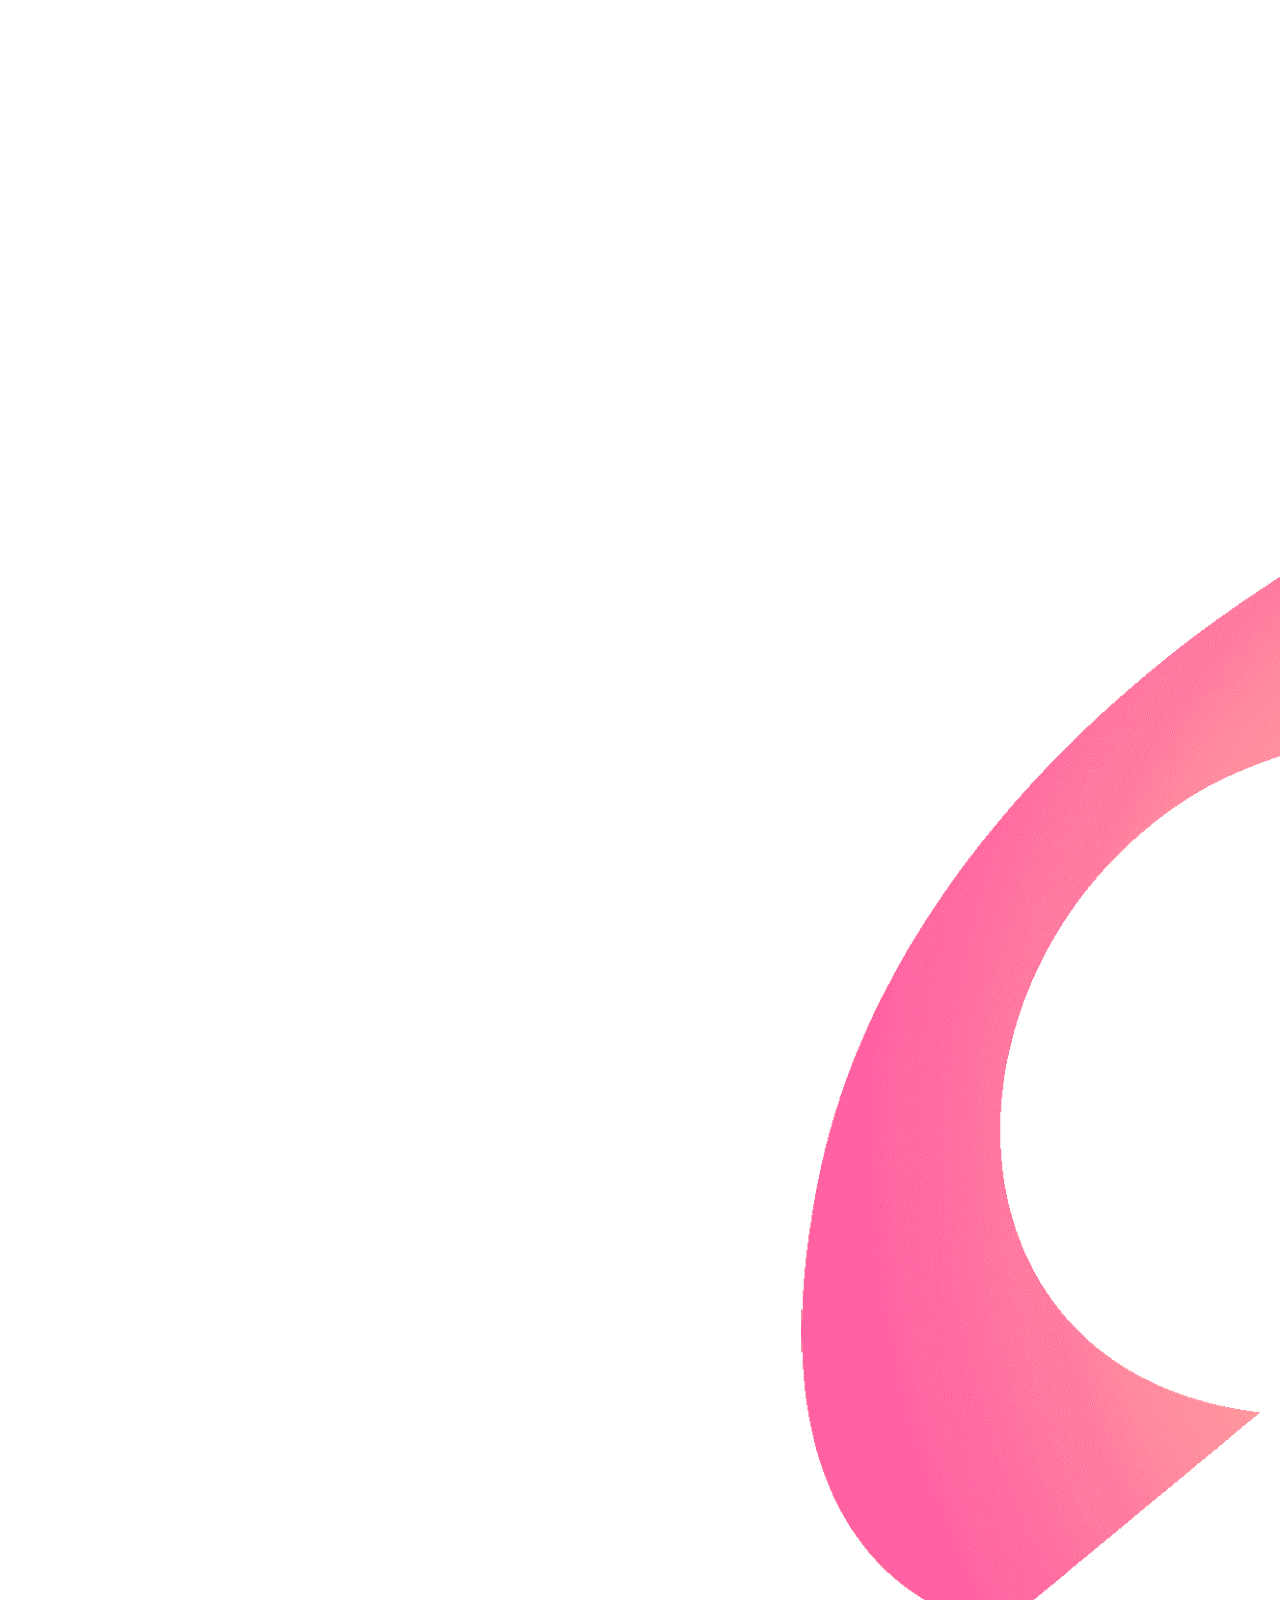
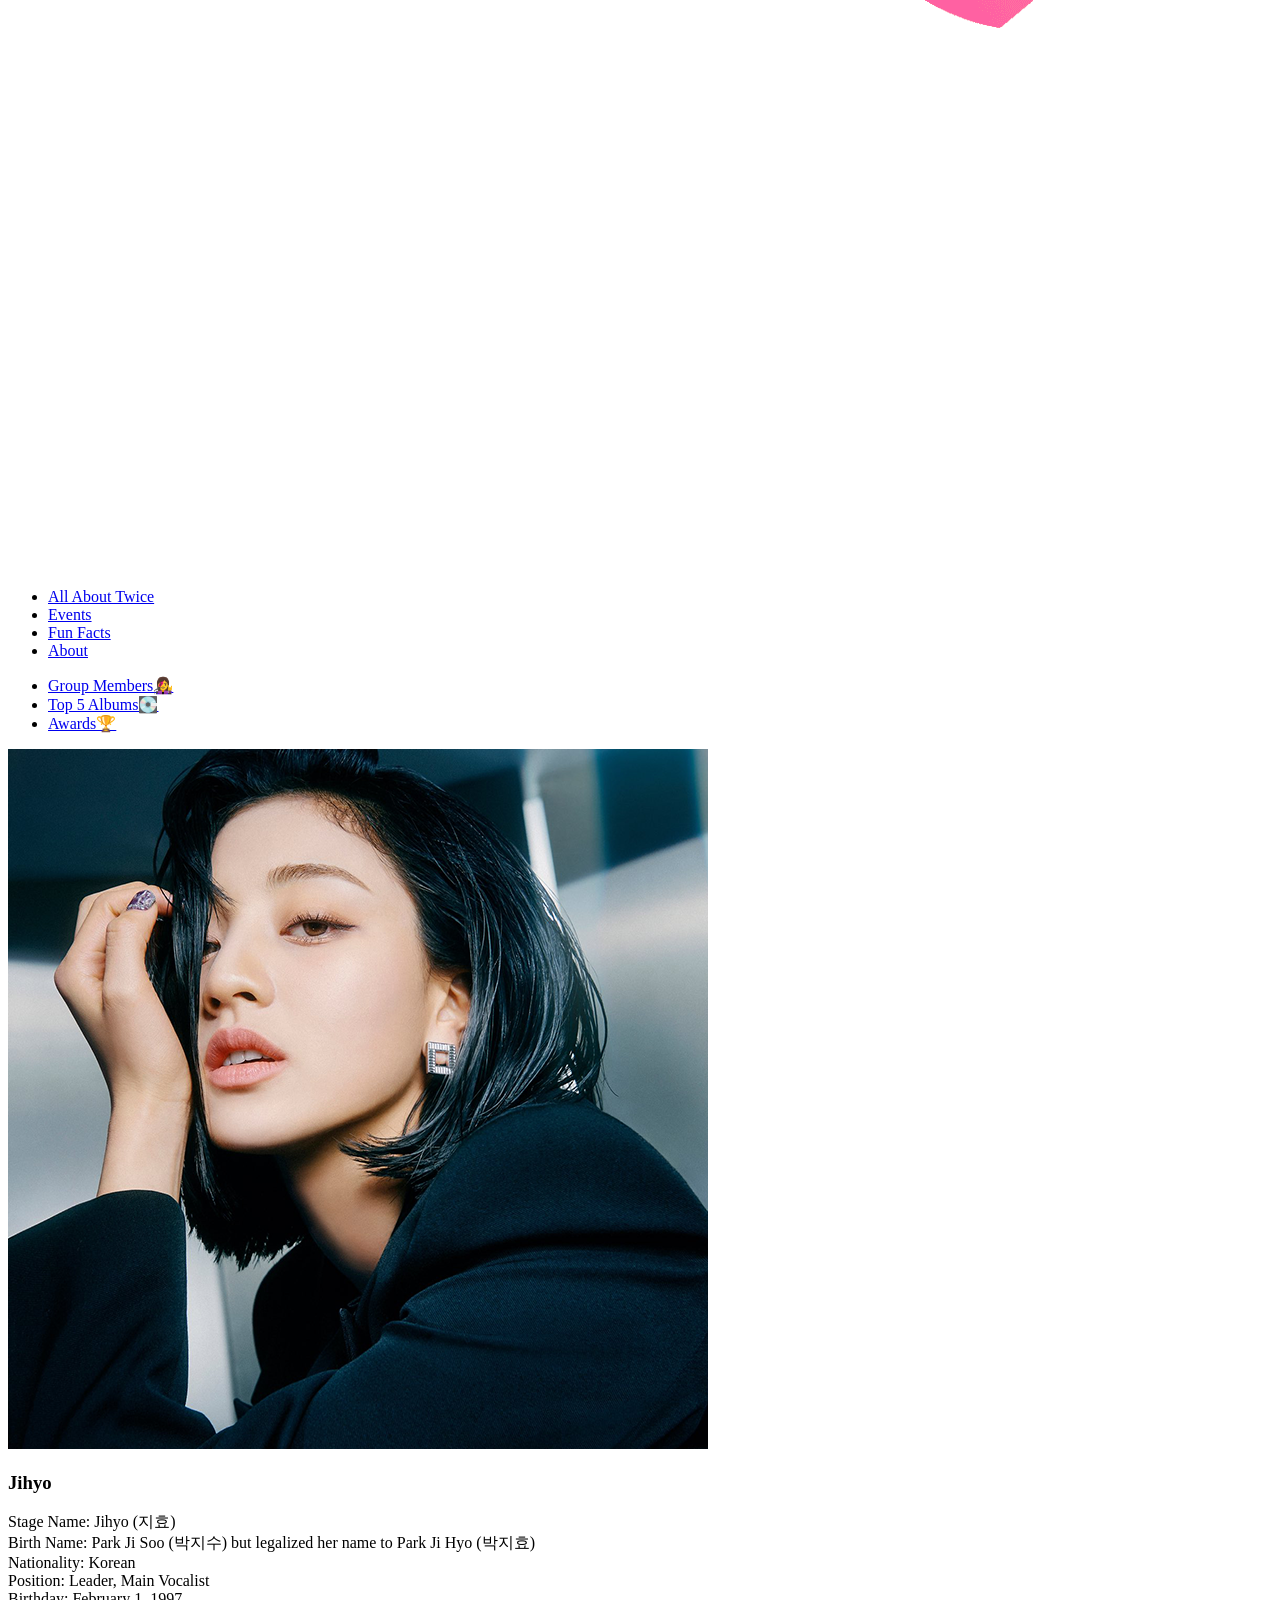
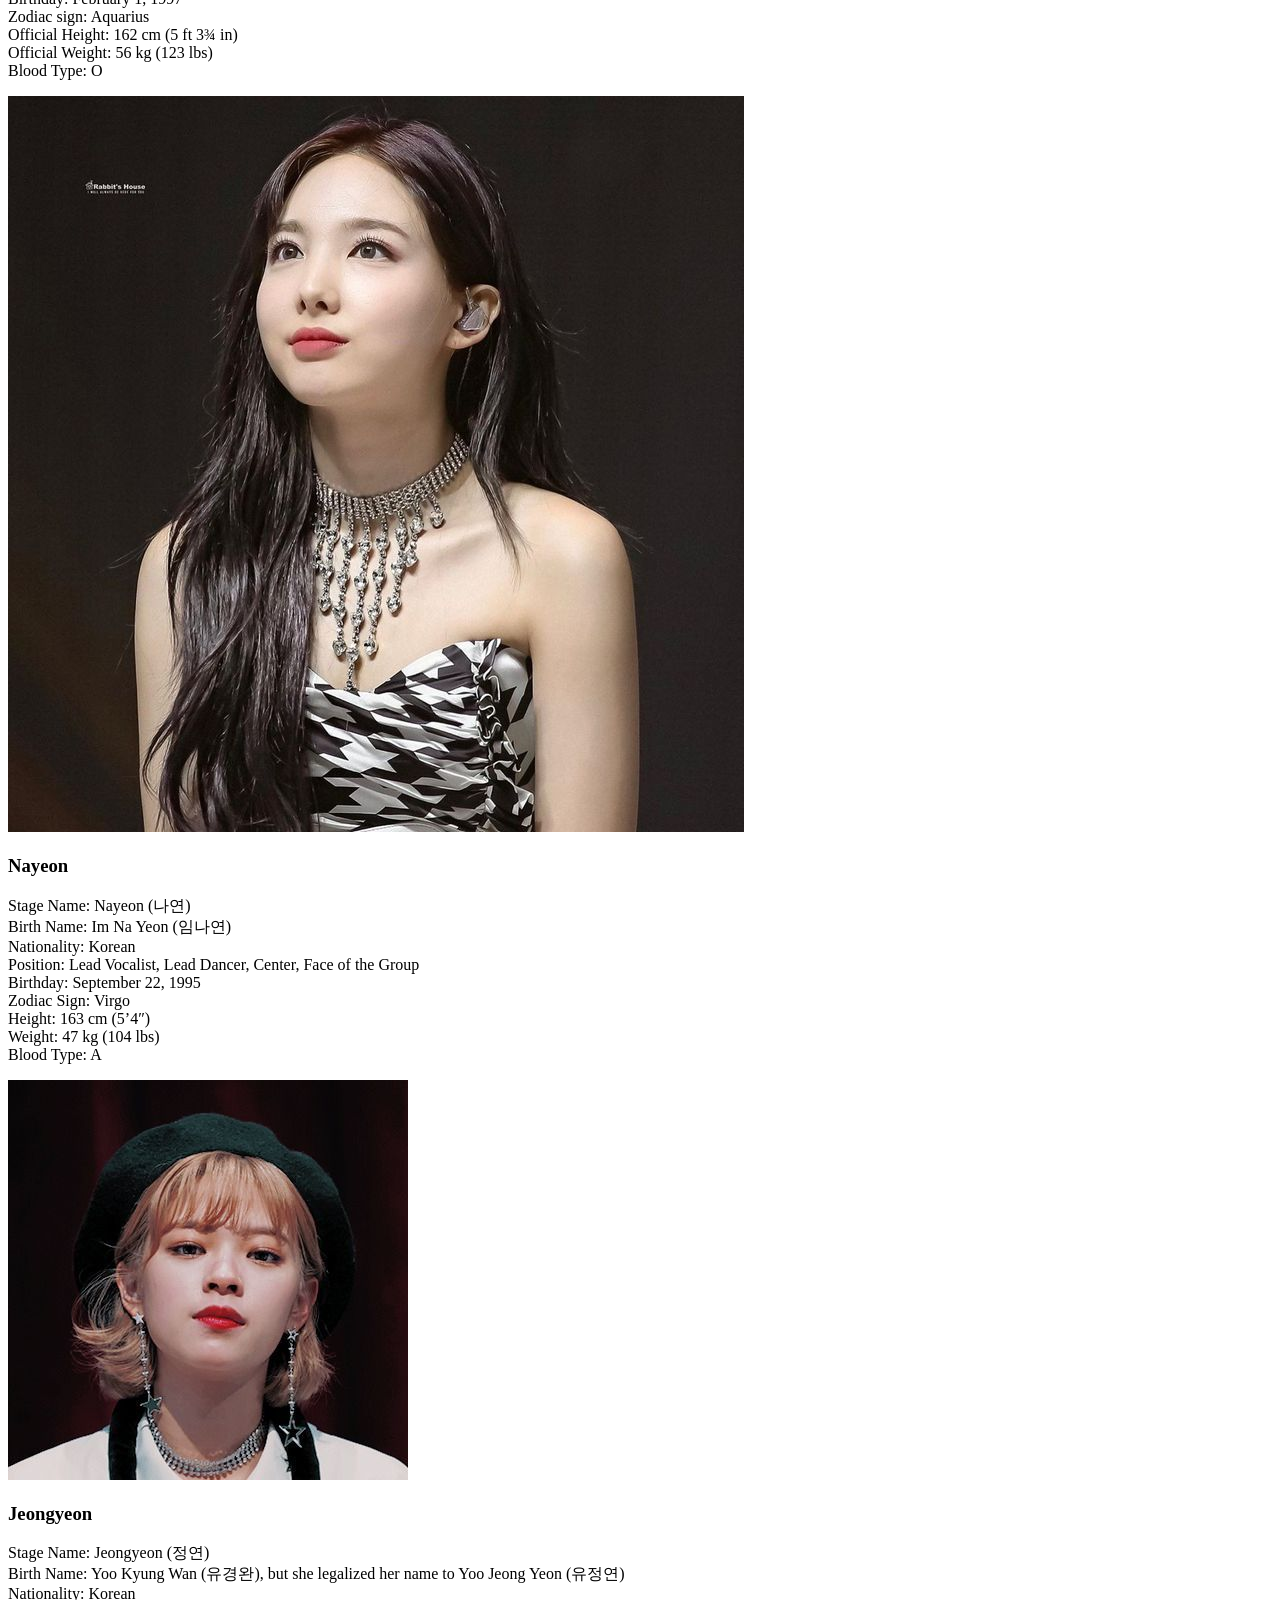
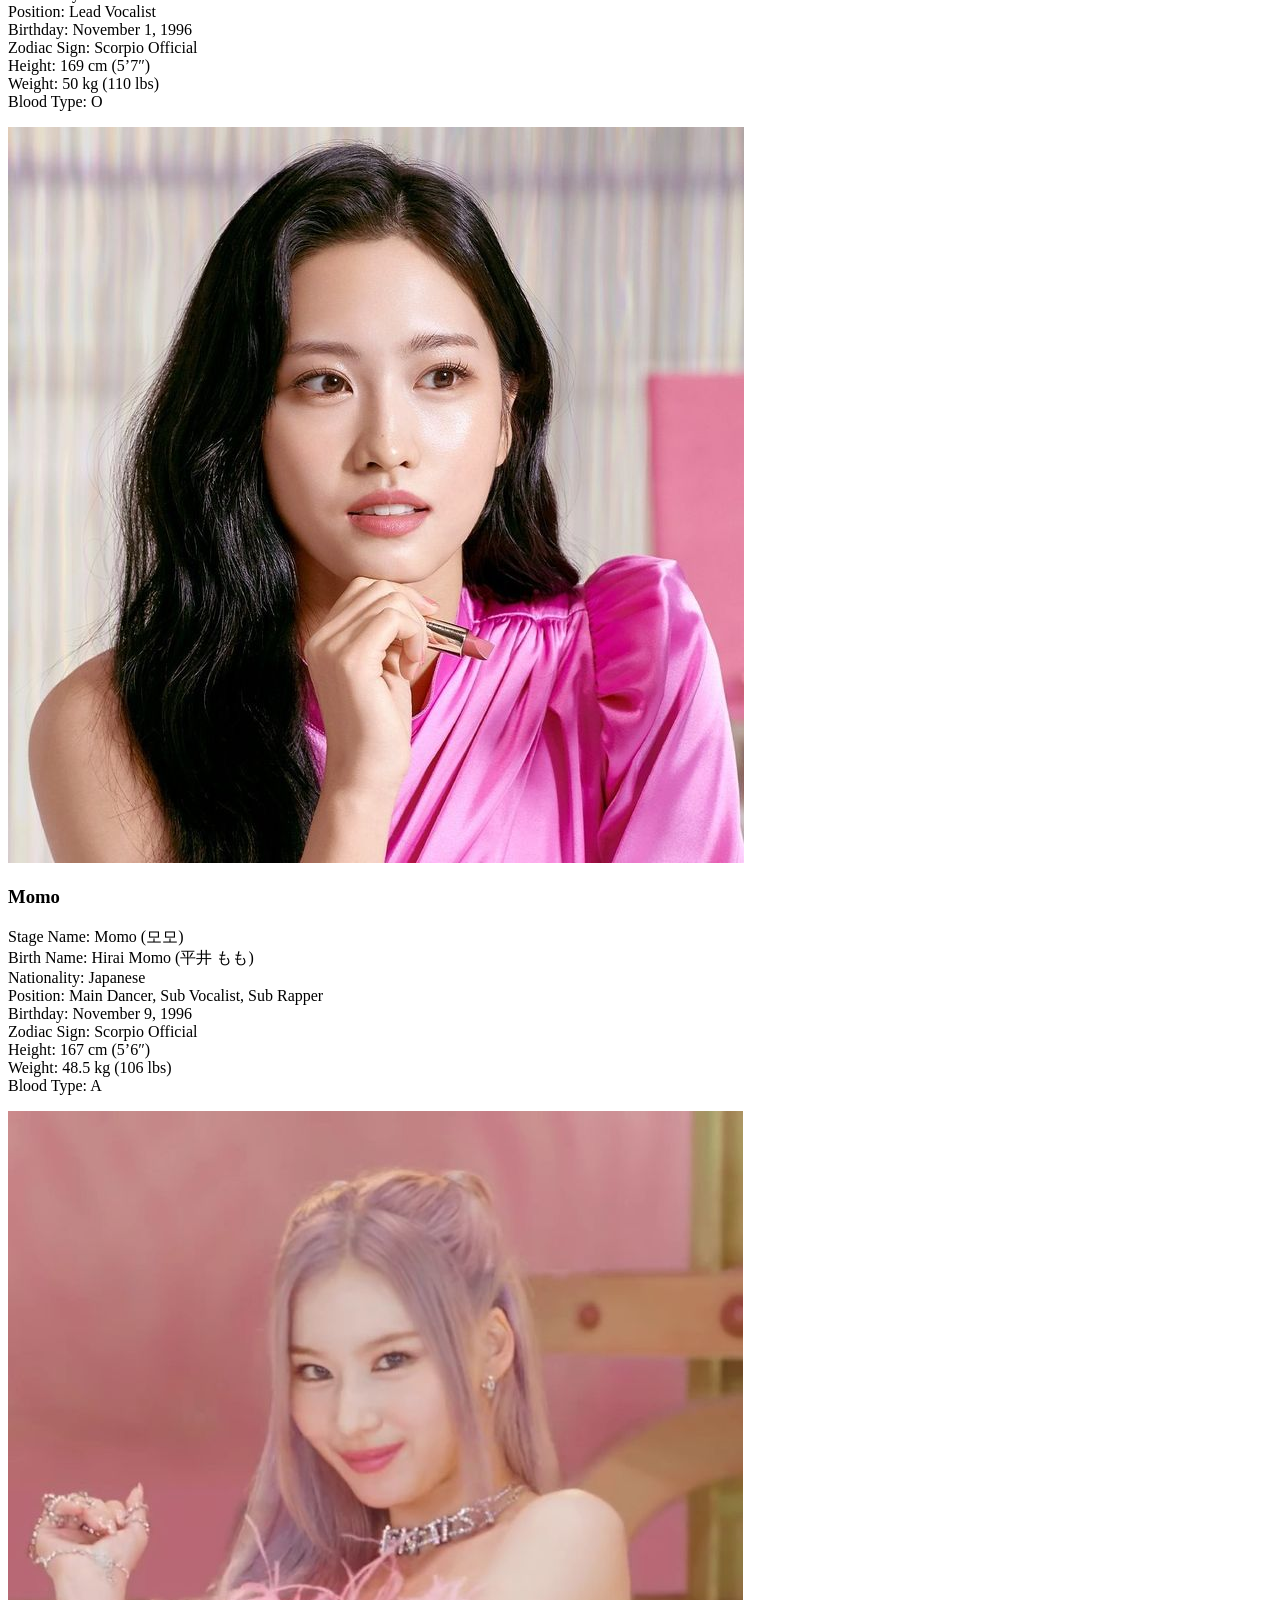
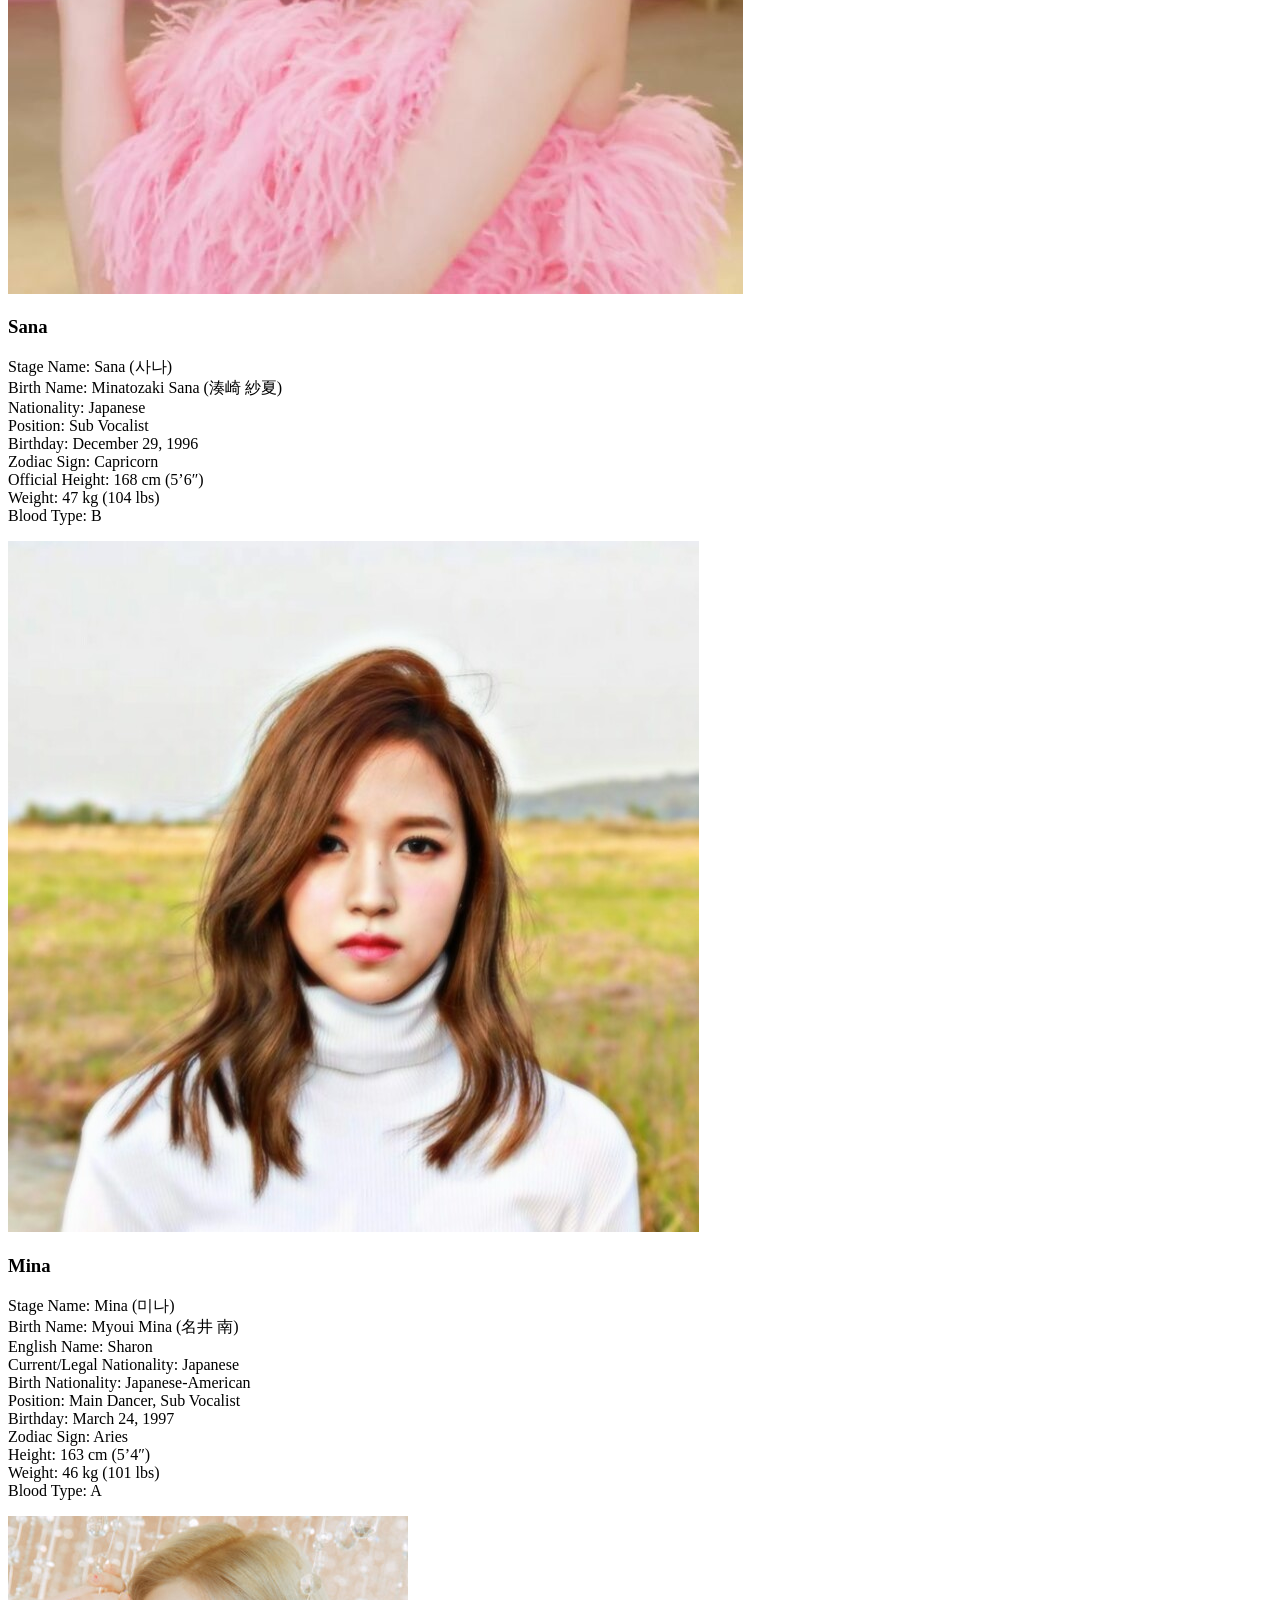
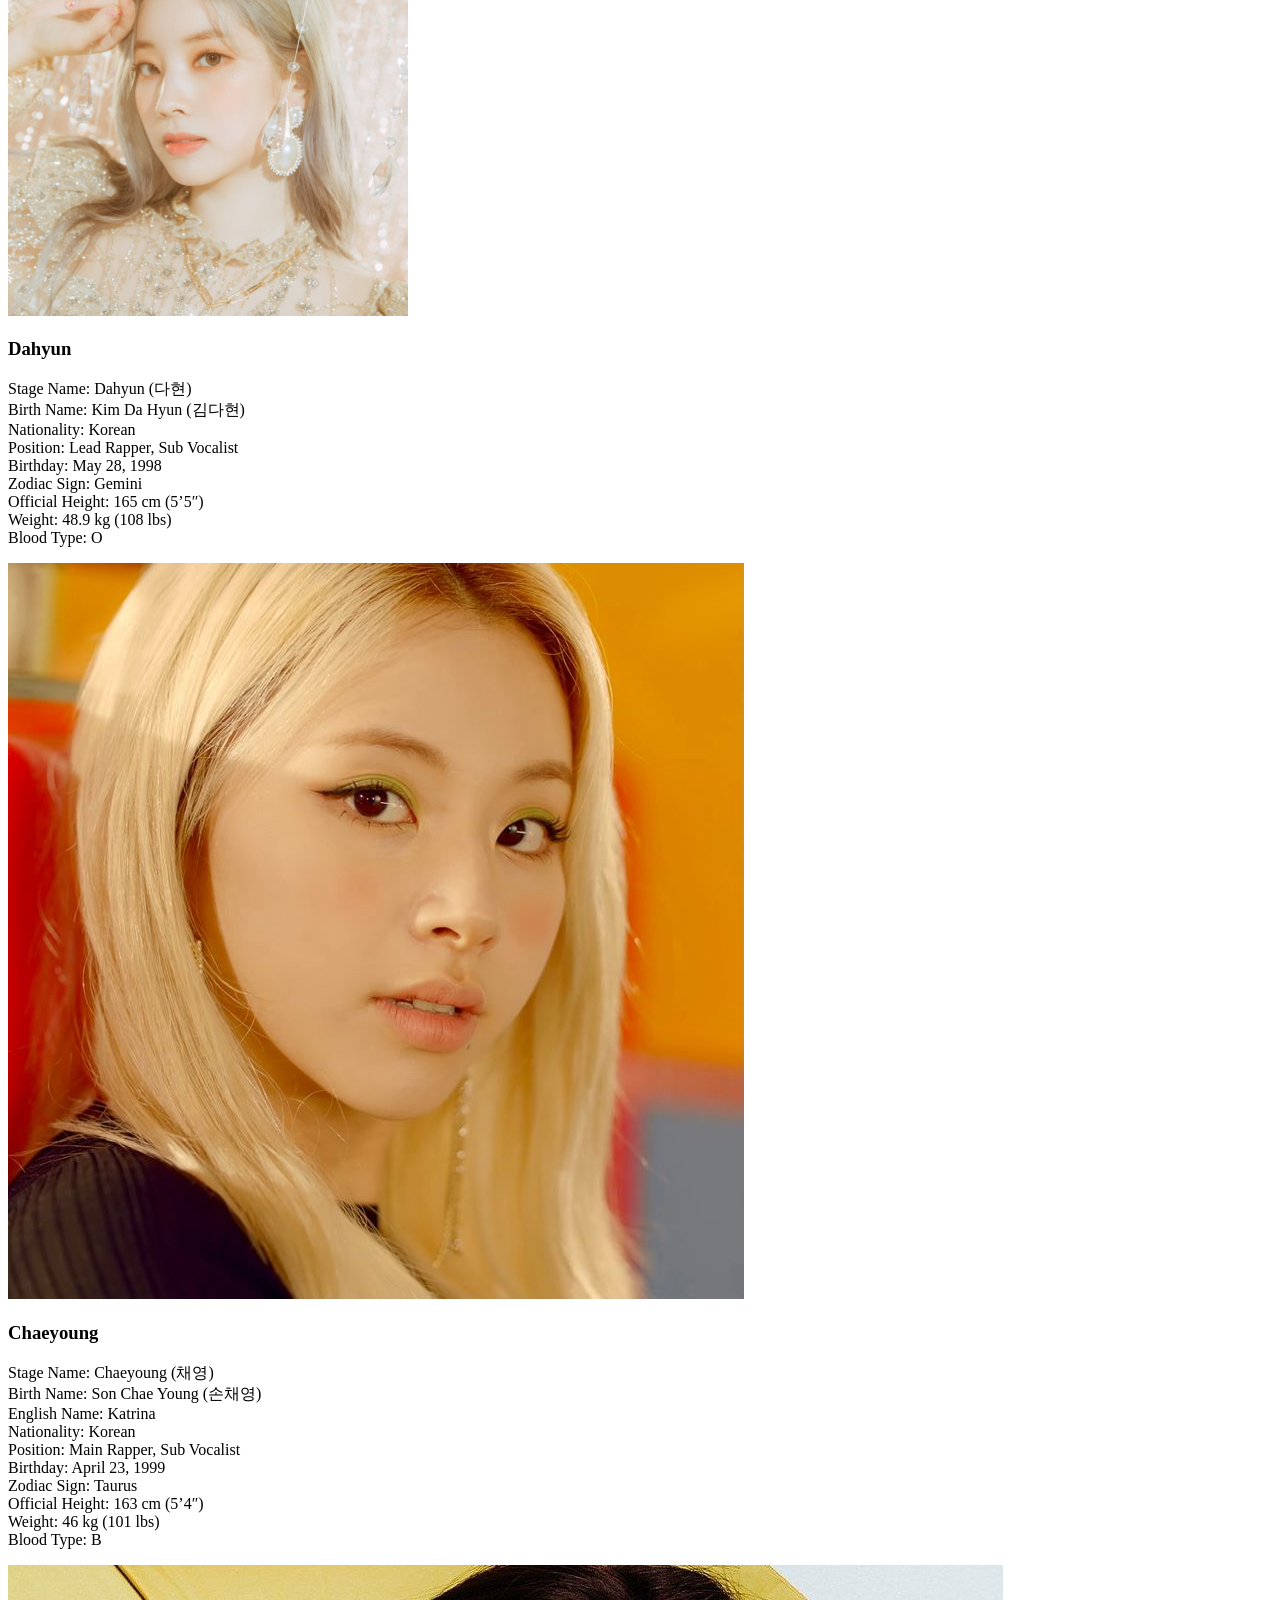
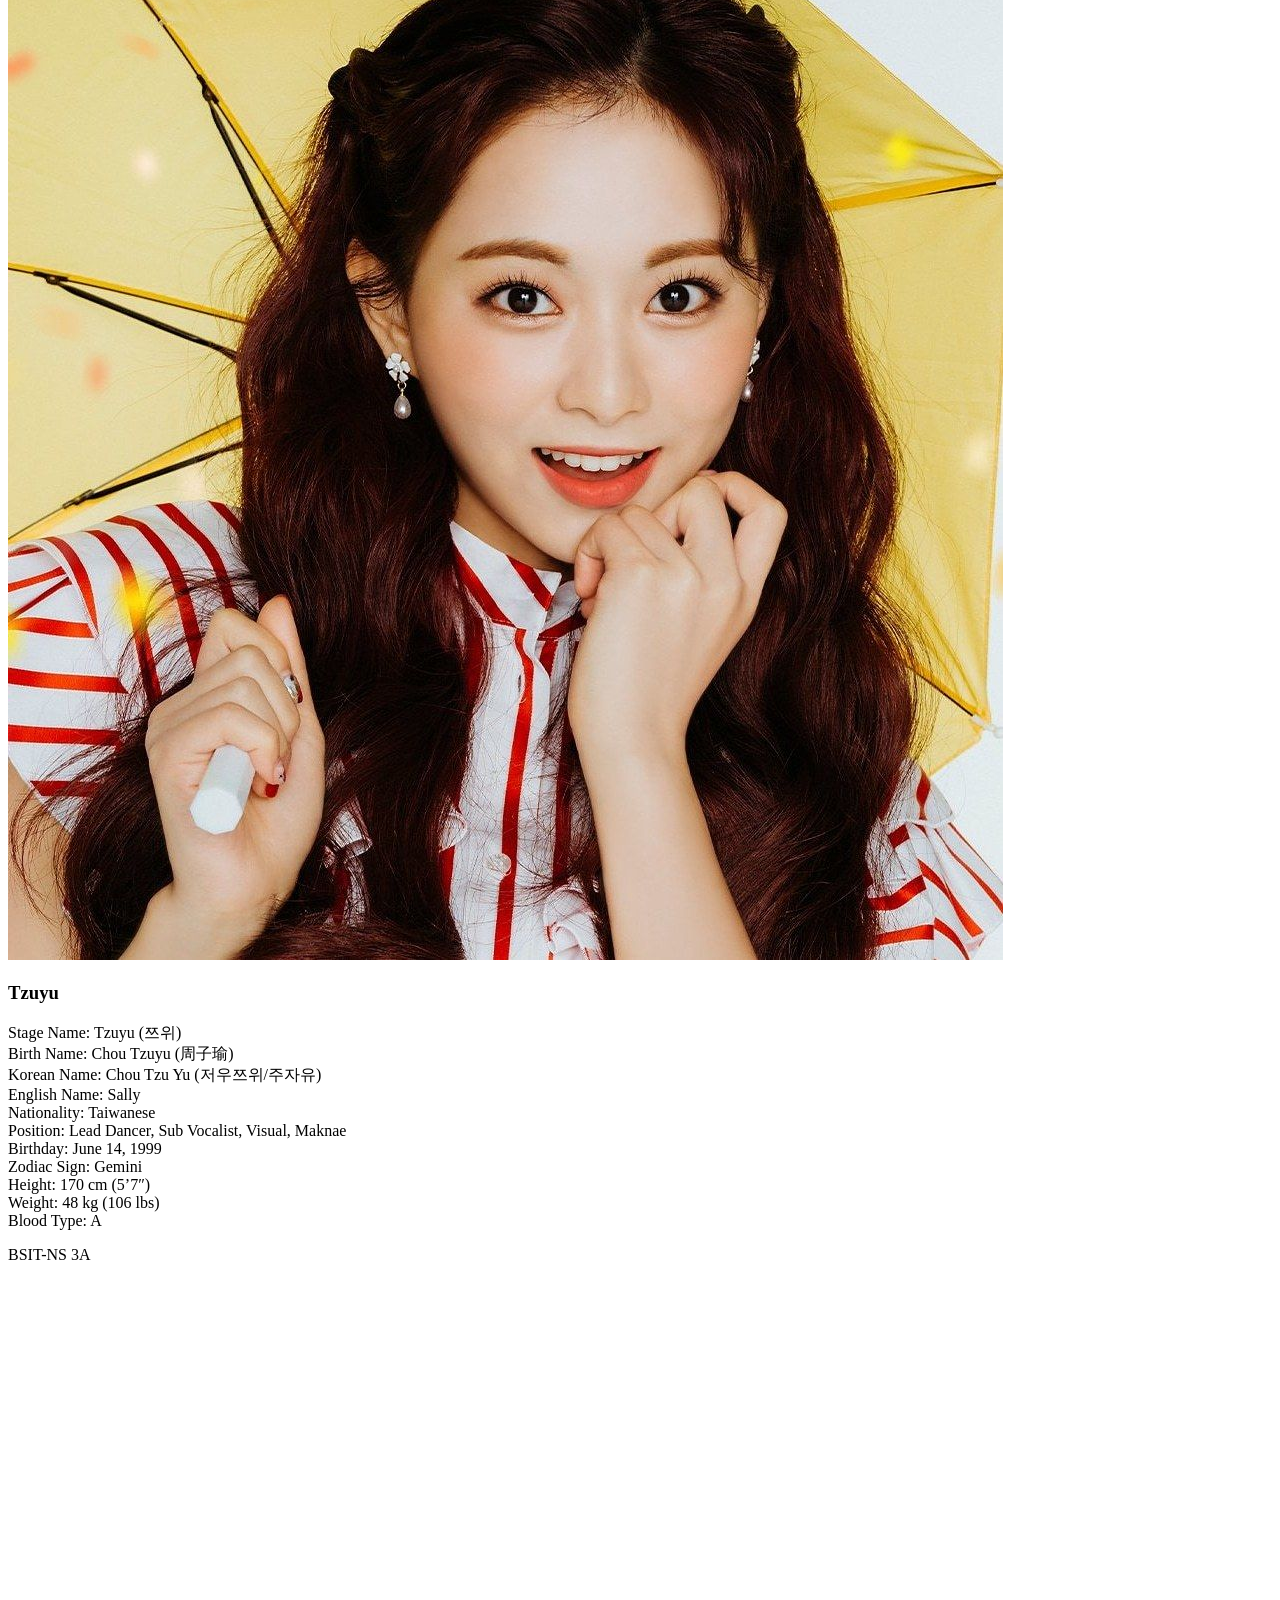
==== index.html @ b96ccc8d "Merge branch 'main' of https://github.com/016Dan/GR-WEB-INTRST" ====
<!DOCTYPE html>
<html lang="en">
  <head>
    <meta charset="UTF-8" />
    <meta name="viewport" content="width=device-width, initial-scale=1.0" />
    <title>The Meta of Twice</title>
    <link
      href="https://fonts.googleapis.com/css?family=Open+Sans:300,400"
      rel="stylesheet"
    />
    <!-- https://fonts.google.com/ -->
    <link rel="stylesheet" href="css/style.css" />
  </head>
  <body>
    <div class="tm-container">
      <div class="tm-row">
        <!-- Site Header -->
        <div class="tm-left">
          <div class="tm-left-inner">
            <div class="tm-site-header">
              <img
                class="tm-site-name"
                src="img/Twice-Symbol.png"
                alt="TWICE"
              />
            </div>
            <nav class="tm-site-nav">
              <ul class="tm-site-nav-ul">
                <li class="tm-page-nav-item">
                  <a href="#aatwices" class="tm-page-link active">
                    <i class="fas fa-mug-hot tm-page-link-icon"></i>
                    <span>All About Twice</span>
                  </a>
                </li>
                <li class="tm-page-nav-item">
                  <a href="#event" class="tm-page-link">
                    <i class="fas fa-users tm-page-link-icon"></i>
                    <span>Events</span>
                  </a>
                </li>
                <li class="tm-page-nav-item">
                  <a href="#FunFacts" class="tm-page-link">
                    <i class="fas fa-glass-martini tm-page-link-icon"></i>
                    <span>Fun Facts</span>
                  </a>
                </li>
                <li class="tm-page-nav-item">
                  <a href="#aboutt" class="tm-page-link">
                    <i class="fas fa-comments tm-page-link-icon"></i>
                    <span>About</span>
                  </a>
                </li>
              </ul>
            </nav>
          </div>
        </div>
        <div class="tm-right">
          <main class="tm-main">
            <div id="aatwices" class="tm-page-content">
              <!-- All About TWice Page -->
              <nav class="tm-black-bg tm-aatwices-nav">
                <ul>
                  <li>
                    <a href="#" class="tm-tab-link active" data-id="member"
                      >Group Members👩‍🎤</a
                    >
                  </li>
                  <li>
                    <a href="#" class="tm-tab-link" data-id="albm"
                      >Top 5 Albums💽</a
                    >
                  </li>
                  <li>
                    <a href="#" class="tm-tab-link" data-id="awrd">Awards🏆</a>
                  </li>
                </ul>
              </nav>

              <div id="member" class="tm-tab-content">
                <div class="tm-list">
                  <div class="tm-list-item">
                    <img
                      src="img/jihyo.png"
                      alt="Image"
                      class="tm-list-item-img"
                    />
                    <div class="tm-black-bg tm-list-item-text">
                      <h3 class="tm-list-item-name">Jihyo</h3>
                      <p class="tm-list-item-description">
                        Stage Name: Jihyo (지효)<br />Birth Name: Park Ji Soo
                        (박지수) but legalized her name to Park Ji Hyo
                        (박지효)<br />Nationality: Korean <br />Position:
                        Leader, Main Vocalist <br />Birthday: February 1, 1997
                        <br />Zodiac sign: Aquarius<br />Official Height: 162 cm
                        (5 ft 3¾ in) <br />Official Weight: 56 kg (123 lbs)<br />Blood
                        Type: O
                      </p>
                    </div>
                  </div>
                  <div class="tm-list-item">
                    <img
                      src="img/nayeon.jpg"
                      alt="Image"
                      class="tm-list-item-img"
                    />
                    <div class="tm-black-bg tm-list-item-text">
                      <h3 class="tm-list-item-name">Nayeon</h3>
                      <p class="tm-list-item-description">
                        Stage Name: Nayeon (나연) <br />Birth Name: Im Na Yeon
                        (임나연) <br />Nationality: Korean <br />Position: Lead
                        Vocalist, Lead Dancer, Center, Face of the Group
                        <br />Birthday: September 22, 1995 <br />Zodiac Sign:
                        Virgo<br />
                        Height: 163 cm (5’4″) <br />Weight: 47 kg (104 lbs)<br />
                        Blood Type: A
                      </p>
                    </div>
                  </div>
                  <div class="tm-list-item">
                    <img
                      src="img/Jeongyeon.jpg"
                      alt="Image"
                      class="tm-list-item-img"
                    />
                    <div class="tm-black-bg tm-list-item-text"> 
                      <h3 class="tm-list-item-name">Jeongyeon</h3>
                      <p class="tm-list-item-description">
                        Stage Name: Jeongyeon (정연) <br />Birth Name: Yoo Kyung
                        Wan (유경완), but she legalized her name to Yoo Jeong
                        Yeon (유정연) <br />Nationality: Korean <br />Position:
                        Lead Vocalist <br />Birthday: November 1, 1996
                        <br />Zodiac Sign: Scorpio Official <br />Height: 169 cm
                        (5’7″) <br />Weight: 50 kg (110 lbs) <br />Blood Type: O
                      </p>
                    </div>
                  </div>
                  <div class="tm-list-item">
                    <img
                      src="img/Momo.jpg"
                      alt="Image"
                      class="tm-list-item-img"
                    />
                    <div class="tm-black-bg tm-list-item-text">
                      <h3 class="tm-list-item-name">Momo</h3>
                      <p class="tm-list-item-description">
                        Stage Name: Momo (모모) <br />Birth Name: Hirai Momo
                        (平井 もも) <br />Nationality: Japanese <br />Position:
                        Main Dancer, Sub Vocalist, Sub Rapper <br />Birthday:
                        November 9, 1996 <br />Zodiac Sign: Scorpio Official
                        <br />Height: 167 cm (5’6″) <br />Weight: 48.5 kg (106
                        lbs) <br />Blood Type: A
                      </p>
                    </div>
                  </div>
                  <div class="tm-list-item">
                    <img
                      src="img/Sana.jpg"
                      alt="Image"
                      class="tm-list-item-img"
                    />
                    <div class="tm-black-bg tm-list-item-text">
                      <h3 class="tm-list-item-name">Sana</h3>
                      <p class="tm-list-item-description">
                        Stage Name: Sana (사나)<br />Birth Name: Minatozaki Sana
                        (湊崎 紗夏) <br />Nationality: Japanese<br />Position:
                        Sub Vocalist<br />Birthday: December 29, 1996
                        <br />Zodiac Sign: Capricorn<br />Official Height: 168
                        cm (5’6″) <br />Weight: 47 kg (104 lbs)<br />Blood Type:
                        B
                      </p>
                    </div>
                  </div>
                  <div class="tm-list-item">
                    <img
                      src="img/Mina.jpg"
                      alt="Image"
                      class="tm-list-item-img"
                    />
                    <div class="tm-black-bg tm-list-item-text">
                      <h3 class="tm-list-item-name">Mina</h3>
                      <p class="tm-list-item-description">
                        Stage Name: Mina (미나)
                        <br />Birth Name: Myoui Mina (名井 南) <br />English
                        Name: Sharon <br />Current/Legal Nationality: Japanese
                        <br />Birth Nationality: Japanese-American
                        <br />Position: Main Dancer, Sub Vocalist
                        <br />Birthday: March 24, 1997 <br />Zodiac Sign: Aries
                        <br />Height: 163 cm (5’4″) <br />Weight: 46 kg (101
                        lbs) <br />Blood Type: A
                      </p>
                    </div>
                  </div>
                  <div class="tm-list-item">
                    <img
                      src="img/Dahyun.jpg"
                      alt="Image"
                      class="tm-list-item-img"
                    />
                    <div class="tm-black-bg tm-list-item-text">
                      <h3 class="tm-list-item-name">Dahyun</h3>
                      <p class="tm-list-item-description">
                        Stage Name: Dahyun (다현)
                        <br />Birth Name: Kim Da Hyun (김다현)
                        <br />Nationality: Korean <br />Position: Lead Rapper,
                        Sub Vocalist <br />Birthday: May 28, 1998 <br />Zodiac
                        Sign: Gemini <br />Official Height: 165 cm (5’5″)
                        <br />Weight: 48.9 kg (108 lbs) <br />Blood Type: O
                      </p>
                    </div>
                  </div>
                  <div class="tm-list-item">
                    <img
                      src="img/Chaeyoung.jpg"
                      alt="Image"
                      class="tm-list-item-img"
                    />
                    <div class="tm-black-bg tm-list-item-text">
                      <h3 class="tm-list-item-name">Chaeyoung</h3>
                      <p class="tm-list-item-description">
                        Stage Name: Chaeyoung (채영)
                        <br />Birth Name: Son Chae Young (손채영) <br />English
                        Name: Katrina <br />Nationality: Korean <br />Position:
                        Main Rapper, Sub Vocalist <br />Birthday: April 23, 1999
                        <br />Zodiac Sign: Taurus <br />Official Height: 163 cm
                        (5’4″) <br />Weight: 46 kg (101 lbs) <br />Blood Type: B
                      </p>
                    </div>
                  </div>
                  <div class="tm-list-item">
                    <img
                      src="img/Tzuyu.jpg"
                      alt="Image"
                      class="tm-list-item-img"
                    />
                    <div class="tm-black-bg tm-list-item-text">
                      <h3 class="tm-list-item-name">Tzuyu</h3>
                      <p class="tm-list-item-description">
                        Stage Name: Tzuyu (쯔위)
                        <br />Birth Name: Chou Tzuyu (周子瑜) <br />Korean Name:
                        Chou Tzu Yu (저우쯔위/주자유) <br />English Name: Sally
                        <br />Nationality: Taiwanese <br />Position: Lead
                        Dancer, Sub Vocalist, Visual, Maknae <br />Birthday:
                        June 14, 1999 <br />Zodiac Sign: Gemini <br />Height:
                        170 cm (5’7″) <br />Weight: 48 kg (106 lbs) <br />Blood
                        Type: A
                      </p>
                    </div>
                  </div>
                </div>
              </div>

              <div id="albm" class="tm-tab-content">
                <div class="tm-list">
                  <div class="tm-list-item">
                    <img
                      src="img/whatislove.jpg"
                      alt="Image"
                      class="tm-list-item-img"
                    />
                    <div class="tm-black-bg tm-list-item-text">
                      <h3 class="tm-list-item-name">
                        5TH: What Is Love? <span>(5th mini-album)</span>
                      </h3>
                      <p class="tm-list-item-description">
                        Released on April 9, 2018, this album has sold 414.7k
                        copies since then based on Gaon! The title track is
                        “What Is Love?”, which has 427.0 million views on
                        YouTube.
                      </p>
                    </div>
                  </div>
                  <div class="tm-list-item">
                    <img
                      src="img/fancyyou.jpg"
                      alt="Image"
                      class="tm-list-item-img"
                    />
                    <div class="tm-black-bg tm-list-item-text">
                      <h3 class="tm-list-item-name">
                        4TH: Fancy You<span>(7th mini-album)</span>
                      </h3>
                      <p class="tm-list-item-description">
                        Released on April 22, 2019, this album has sold 419.9k
                        copies since then based on Gaon! The title track is
                        “Fancy”, which has 344.5 million views on YouTube.
                      </p>
                    </div>
                  </div>
                  <div class="tm-list-item">
                    <img
                      src="img/feelspecial.jpg"
                      alt="Image"
                      class="tm-list-item-img"
                    />
                    <div class="tm-black-bg tm-list-item-text">
                      <h3 class="tm-list-item-name">
                        3RD: Feel Special<span>(8th mini-album)</span>
                      </h3>
                      <p class="tm-list-item-description">
                        Released on September 23, 2019, this album has sold
                        456.6k copies since then based on Gaon! The title track
                        is “Feel Special”, which has 272.2 million views on
                        YouTube.
                      </p>
                    </div>
                  </div>
                  <div class="tm-list-item">
                    <img
                      src="img/lane1.jpg"
                      alt="Image"
                      class="tm-list-item-img"
                    />
                    <div class="tm-black-bg tm-list-item-text">
                      <h3 class="tm-list-item-name">
                        2ND: LANE 1<span>(3rd mini-album)</span>
                      </h3>
                      <p class="tm-list-item-description">
                        Released on October 24, 2016, this album has sold 475.3k
                        copies since then based on Gaon! The title track is
                        “TT”, which has 543.9 million views on YouTube.
                      </p>
                    </div>
                  </div>
                  <div class="tm-list-item">
                    <img
                      src="img/more.jpg"
                      alt="Image"
                      class="tm-list-item-img"
                    />
                    <div class="tm-black-bg tm-list-item-text">
                      <h3 class="tm-list-item-name">
                        More & More<span>(9th mini-album)</span>
                      </h3>
                      <p class="tm-list-item-description">
                        Released on June 1, 2020, this album has sold 569.1k
                        copies since then based on Gaon! The title track is
                        “More & More”, which has 187.1 million views on YouTube.
                      </p>
                    </div>
                  </div>
                </div>
              </div>

              <div id="awrd" class="tm-tab-content">
                <div class="tm-list">
                  <div class="tm-list-item">
                    <div class="tm-black-bg tm-list-item-text">
                      <h3 class="tm-list-item-name">
                        Recent Awards of the Group<span>(2015 - 2023)</span>
                      </h3>
                      <p class="tm-list-item-description">
                        2015 (2 Awards)<br />
                        🏆MAMA Awards🏆<br />
                        Best New Female Artist<br />
                        🏆Philippine K-POP Awards🏆<br />
                        Female Rookie of the Year<br />
                        <br />
                        2016 (10 Awards)<br />
                        🏆Asia Artist Awards🏆<br />
                        Best Artist Award – Singer<br />
                        🏆Golden Disc Awards🏆<br />
                        Rookie of the Year Award<br />
                        🏆Korea Cable TV Association Awards🏆<br />
                        Best Singer Selected by Cable TV Music Producers<br />
                        🏆Korean Consumer Forum Award🏆<br />
                        Korea’s Brand of the Year<br />
                        🏆MAMA Awards🏆<br />
                        Best Female Group<br />
                        🏆Melon Music Awards🏆<br />
                        Song of the Year “Cheer Up”<br />
                        Top 10 Artists<br />
                        🏆Philippine K-POP Awards🏆<br />
                        Best Female Group<br />
                        Song of the Year “Cheer Up”<br />
                        🏆V LIVE Awards🏆<br />
                        V Refreshing Youngster Award<br />
                        <br />
                        2017 (18 Awards)<br />
                        🏆Circle Chart Music Awards🏆<br />
                        Song of the Year – April “Cheer Up”<br />
                        Song of the Year – October “TT”<br />
                        🏆Golden Disc Awards🏆<br />
                        Digital Daesang “Cheer Up”<br />
                        Digital Bonsang “Cheer Up”<br />
                        🏆Korea Cable TV Association Awards🏆<br />
                        Artist of the Year<br />
                        🏆Korea PD Awards🏆<br />
                        Performer of the Year (Daesang)<br />
                        🏆MAMA Awards🏆<br />
                        Best Female Group Dance Performance “Signal”<br />
                        Song of the Year “Signal”<br />
                        🏆Melon Music Awards🏆<br />
                        Best Female Dance “Knock Knock”<br />
                        Top 10 Artists<br />
                        🏆Philippine K-POP Awards🏆<br />
                        Song of the Year “Likey”<br />
                        🏆Seoul Music Awards🏆<br />
                        Record of the Year in Digital Release “Cheer Up”<br />
                        Bonsang Award<br />
                        Female Dance Performance Award<br />
                        🏆Soompi Awards🏆<br />
                        Best Female Group<br />
                        🏆Soribada Best K-Music Awards🏆<br />
                        Digital Daesang Award<br />
                        Bonsang Award<br />
                        🏆V LIVE Awards🏆<br />
                        Global Artist Top 10<br />
                        <br />
                        2018 (31 Awards)<br />
                        🏆Asia Artist Awards🏆<br />
                        Fabulous Singer Award<br />
                        Music Artist of the Year<br />
                        Best Singer Artist Award<br />
                        🏆Circle Chart Music Awards🏆<br />
                        Song of the Year – February “Knock Knock”<br />
                        Song of the Year – December “Heart Shaker”<br />
                        🏆The Fact Music Awards🏆<br />
                        Artist of the Year (Bonsang)<br />
                        Worldwide Icon<br />
                        🏆Genie Music Awards🏆<br />
                        The Best Selling Artist<br />
                        The Female Group<br />
                        Best Global Performance<br />
                        🏆Golden Disc Awards🏆<br />
                        Album Bonsang “Twicetagram”<br />
                        Digital Bonsang “Knock Knock”<br />
                        CeCi Asia Icon Award<br />
                        🏆Japan Gold Disc Awards🏆<br />
                        New Artist of the Year (Asia)<br />
                        Best 3 New Artist (Asia)<br />
                        Album of the Year (Asia) “#Twice”<br />
                        Best 3 Albums (Asia) “#Twice”<br />
                        Song of the Year by Download (Asia) “TT (Japanese
                        ver.)”<br />
                        🏆Japan Record Awards🏆<br />
                        Best Song Award “Wake Me Up”<br />
                        🏆Korea Popular Music Awards🏆<br />
                        Bonsang Award<br />
                        Best Digital Song “Heart Shaker”<br />
                        🏆MAMA Awards🏆<br />
                        Best Female Group Dance Performance “What Is Love?”<br />
                        Best Female Group<br />
                        Favorite Female Dance Artist<br />
                        Song of the Year “What Is Love?”<br />
                        Worldwide Fans’ Choice Top 10<br />
                        🏆Melon Music Awards🏆<br />
                        Top 10 Artists<br />
                        🏆Seoul Music Awards🏆<br />
                        Bonsang Award<br />
                        🏆Soribada Best K-Music Awards🏆<br />
                        Digital Daesang Award<br />
                        Bonsang Award<br />
                        🏆V LIVE Awards🏆<br />
                        Global Artist Top 10<br />
                        <br />
                        2019 (24 Awards)<br />
                        🏆Asia Artist Awards🏆<br />
                        Artist of the Year (Daesang)<br />
                        Best Social Music Artist Award<br />
                        🏆Circle Chart Music Awards🏆<br />
                        Song of the Year – April “What Is Love?”<br />
                        Song of the Year – July “Dance the Night Away”<br />
                        🏆The Fact Music Awards🏆<br />
                        Artist of the Year (Bonsang)<br />
                        🏆Genie Music Awards🏆<br />
                        The Best Selling Artist<br />
                        The Female Group<br />
                        🏆Golden Disc Awards🏆<br />
                        Album Bonsang “What Is Love?”<br />
                        Digital Bonsang “Heart Shaker”<br />
                        🏆Japan Gold Disc Awards🏆<br />
                        Best 3 Albums (Asia) “BDZ”<br />
                        Song of the Year by Download (Asia) “Candy Pop”<br />
                        🏆Korean Ministry of Culture, Sports and Tourism🏆<br />
                        Hallyu Culture Grand Prize<br />
                        🏆MAMA Awards🏆<br />
                        Best Female Group Dance Performance “Fancy”<br />
                        Best Female Group<br />
                        Worldwide Fans’ Choice Top 10<br />
                        2019 Qoo10 Favorite Female Artist<br />
                        🏆Philippine K-POP Awards🏆<br />
                        Best Female Group<br />
                        🏆Seoul Music Awards🏆<br />
                        Bonsang Award<br />
                        🏆Soribada Best K-Music Awards🏆<br />
                        Music of the Year<br />
                        Bonsang Award<br />
                        Female Popularity Award<br />
                        🏆V LIVE Awards🏆<br />
                        Artist Top 10<br />
                        Best Channel – 3 million followers<br />
                        Global Artist Top 12<br />
                        <br />
                        2020 (17 Awards)<br />
                        🏆Asia Artist Awards🏆<br />
                        Popularity Award Female Singer<br />
                        Artist of the Year (Daesang)<br />
                        🏆Bugs Music Awards🏆<br />
                        20th Anniversary Awards – Most Loved Music “Cheer Up” &
                        “TT”<br />
                        20th Anniversary Awards – Most Loved Artists<br />
                        🏆The Fact Music Awards🏆<br />
                        Artist of the Year (Bonsang)<br />
                        🏆Golden Disc Awards🏆<br />
                        Album Bonsang “Feel Special”<br />
                        Digital Bonsang “Yes or Yes”<br />
                        Cosmopolitan Artist Award<br />
                        🏆Japan Gold Disc Awards🏆<br />
                        Best 3 Albums (Asia) “&Twice” & “#Twice2”<br />
                        Album of the Year (Asia) “#Twice2”<br />
                        🏆MAMA Awards🏆<br />
                        Most Popular Artist<br />
                        Worldwide Fans’ Choice Top 10<br />
                        🏆Seoul Music Awards🏆<br />
                        Bonsang Award<br />
                        🏆Shorty Awards🏆<br />
                        Best in Music<br />
                        🏆Soribada Best K-Music Awards🏆<br />
                        Artist of the Year<br />
                        Bonsang Award<br />
                        New K-Wave Favorite Female Bias<br />
                        <br />
                        2021 (8 Awards)<br />
                        🏆APAN Music Awards🏆<br />
                        APAN Top 10 (Bonsang)<br />
                        Represent Record of the Year<br />
                        🏆Asia Artist Awards🏆<br />
                        RET Popularity Award – Female Singer<br />
                        🏆Edaily Culture Awards🏆<br />
                        Best Concert Award “TWICE: World in a Day”<br />
                        🏆Golden Disc Awards🏆<br />
                        Album Bonsang “More & More”<br />
                        🏆MAMA Awards🏆<br />
                        Best Female Group<br />
                        Worldwide Fans’ Choice Top 10<br />
                        🏆Seoul Music Awards🏆<br />
                        Bonsang Award<br />
                        <br />
                        2022 (1 Awards)<br />
                        🏆Circle Chart Music Awards🏆<br />
                        Song of the Year – November “Scientist“<br />
                        <br />
                        2023 (1 Awards)<br />
                        🏆Billboard Women in Music🏆<br />
                        Breakthrough Award<br />
                      </p>
                    </div>
                  </div>
                </div>
              </div>
              <!-- end All About Twice Page -->
            </div>

            <!-- Event Page -->
            <div id="event" class="tm-page-content">
              <div class="tm-black-bg tm-mb-20 tm-event-box-2">
                <div class="tm-list-item tm-list-item-2">
                  <div class="tm-list-item-text-2">
                    <h2 class="tm-text-primary">Twiceland - The Opening (2017) </h2>
                    <p>
                     Twice 1st Tour: Twiceland - The Opening on February 17, 2017 and ends
                     on June 18, 2017.
                    </p>
                  </div>
                  <img
                    src="img/twiceland.jpg"
                    alt="Image"
                    class="tm-list-item-img tm-list-item-img-big tm-img-right"
                  />
                </div>
                <p>
                 Their 1st tour lasting three days in Seoul, one day in Bangkok, 
                 one day in Singapore, and two days in Seoul for the Encore with a 
                 total attendees of 36,000.
                 <p>Associated albums: The Story Begins, Page Two, Twicecoaster: Lane 1, 
                  Twicecoaster: Lane 2, and Signal</p>
                </p>
              </div>
              
              <div class="tm-black-bg tm-mb-20 tm-event-box-2">
                <div class="tm-list-item tm-list-item-2">
                  <div class="tm-list-item-text-  2">
                    <h2 class="tm-text-primary">Twice Debut Showcase "Touchdown in Japan" (2017) </h2>
                    <p>
                     Twice "Touchdown in Japan" happen on July 2, 2017.
                    </p>
                  </div>
                  <img
                    src="img/touchdown.jpeg"
                    alt="Image"
                    class="tm-list-item-img tm-list-item-img-big tm-img-right"
                  />
                </div>
                <p>
                Twice Debut Showcase "Touchdown in Japan" having two shows in Tokyo, Japan.
                It has 15,000 attendees.
                <p>Associated albums: #Twice</p>
                </p>
              </div>

              <div class="tm-black-bg tm-mb-20 tm-event-box-2">
                <div class="tm-list-item tm-list-item-2">
                  <div class="tm-list-item-text-2">
                    <h2 class="tm-text-primary">Twice Showcase Live Tour "Candy Pop" (2018) </h2>
                    <p>
                     Twice "Candy Pop" starts on January 19, 2018
                     and ends on February 1, 2018.
                    </p>
                  </div>
                  <img
                    src="img/candypop.jpg"
                    alt="Image"
                    class="tm-list-item-img tm-list-item-img-big tm-img-right"
                  />
                </div>
                <p>
                The live tour has a total of 8 shows in different venues all over
                Japan and it has a total of 20,000 attendees.
                <p>Associated albums: One More Time and Candy Pop</p>
                </p>
              </div>

              <div class="tm-black-bg tm-mb-20 tm-event-box-2">
                <div class="tm-list-item tm-list-item-2">
                  <div class="tm-list-item-text-2">
                    <h2 class="tm-text-primary">Twice 2nd Tour: Twiceland Zone 2 - Fantasy Park (2018)</h2>
                    <p>
                     Twice "Fantasy Park" starts on May 18, 2018
                     and ends on August 25, 2018.
                    </p>
                  </div>
                  <img
                    src="img/fantasypark.jpg"
                    alt="Image"
                    class="tm-list-item-img tm-list-item-img-big tm-img-right"
                  />
                </div>
                <p>
                The asia tour has a total of 10 shows. Three shows in South Korea, four in Japan, 
                one in Singapore, one in Thailand, and one in Indonesia with a total of 90,000 attendees in
                these five countries.
                <p>Associated albums: Twicetagram and What Is Love?</p>
                </p>
              </div>

              <div class="tm-black-bg tm-mb-20 tm-event-box-2">
                <div class="tm-list-item tm-list-item-2">
                  <div class="tm-list-item-text-2">
                    <h2 class="tm-text-primary">Twice 1st Arena Tour "BDZ" (2018)</h2>
                    <p>
                     Twice "BDZ" starts on September 29, 2018 and ends on October 17, 2018.
                    </p>
                  </div>
                  <img
                    src="img/bdz.jpg"
                    alt="Image"
                    class="tm-list-item-img tm-list-item-img-big tm-img-right"
                  />
                </div>
                <p>
                A Japan tour has a total of 8 shows with a total of 70,000 attendees. 
                One in Chiba, two in Nagoya, three in Kobe, and two in Tokyo.
                <p>Associated albums: BDZ</p>
                </p>
              </div>

              <div class="tm-black-bg tm-mb-20 tm-event-box-2">
                <div class="tm-list-item tm-list-item-2">
                  <div class="tm-list-item-text-2">
                    <h2 class="tm-text-primary">Twice Dome Tour "#Dreamday" (2019)</h2>
                    <p>
                     Twice "#Dreamday" starts on March 20, 2019
                     and ends on April 6, 2019.
                    </p>
                  </div>
                  <img
                    src="img/dreamday.jpg"
                    alt="Image"
                    class="tm-list-item-img tm-list-item-img-big tm-img-right"
                  />
                </div>
                <p>
                Another Japan tour that has a total of 5 shows with a total of 220,000 attendees. 
                Two shows in Osaka, two in Tokyo, and one in Nagoya
                <p>Associated albums: #Twice2</p>
                </p>
              </div>

              <div class="tm-black-bg tm-mb-20 tm-event-box-2">
                <div class="tm-list-item tm-list-item-2">
                  <div class="tm-list-item-text-2">
                    <h2 class="tm-text-primary">Twice World Tour "Twicelights" (2019)</h2>
                    <p>
                     Twice "Twicelights" starts on May 25, 2019 and ends on February 23, 2020.
                    </p>
                  </div>
                  <img
                    src="img/twicelights.jpg"
                    alt="Image"
                    class="tm-list-item-img tm-list-item-img-big tm-img-right"
                  />
                </div>
                <p>
                This time it's World tour that has 21 shows in Asia and 4 in North America. The countries are Japan, 
                Malaysia, Mexico, Philippines, South Korea, Thailand, and United States 
                <p>Associated albums: Yes or Yes, Fancy You, Feel Special, and &Twice</p>
                </p>
              </div>

              <div class="tm-black-bg tm-mb-20 tm-event-box-2">
                <div class="tm-list-item tm-list-item-2">
                  <div class="tm-list-item-text-2">
                    <h2 class="tm-text-primary">Twice 4th World Tour "III" (2021)</h2>
                    <p>
                     Twice "III" starts on December 25, 2021 and ends on May 15, 2022.
                    </p>
                  </div>
                  <img
                    src="img/III.jpg"
                    alt="Image"
                    class="tm-list-item-img tm-list-item-img-big tm-img-right"
                  />
                </div>
                <p>
                This time it's World tour that has 5 shows in Asia and 9 in North America with a total of 14 shows. 
                The countries are Japan, South Korea, and United States. Some shows are cancelled due to new social 
                distancing guidelines in Seoul.
                <p>Associated albums: Formula of Love: O+T=<3</p>
                </p>
              </div>

              <div class="tm-black-bg tm-mb-20 tm-event-box-2">
                <div class="tm-list-item tm-list-item-2">
                  <div class="tm-list-item-text-2">
                    <h2 class="tm-text-primary">Twice 5th World Tour "Ready to Be" (2023)</h2>
                    <p>
                     Twice "Ready to Be" starts on April 15, 2023.
                    </p>
                  </div>
                  <img
                    src="img/readytobe.jpg"
                    alt="Image"
                    class="tm-list-item-img tm-list-item-img-big tm-img-right"
                  />
                </div>
                <p>
                Another World tour that has 17 shows in Asia, 15 in North America, 5 in Oceania, 
                5 in Europe, and 2 in South America with 44 in total. The countries are Australia, 
                Brazil, Canada, France, Germany, Indonesia, Japan, Mexico, Philippines, 
                Singapore, South Korea, Thailand, United Kingdom, and lastly the United States.
                <p>Associated albums: Ready to Be</p>
                </p>
              </div>       

             <div class="tm-black-bg tm-mb-20 tm-event-box-2">
                <div class="tm-list-item tm-list-item-2">
                  <div class="tm-list-item-text-2">
                    <h2 class="tm-text-primary">Beyond Live (2020)</h2>
                    <p>
                     "Twice: World in a Day"
                    </p>
                  </div>
                  <img
                    src="img/beyond live.jpg"
                    alt="Image"
                    class="tm-list-item-img tm-list-item-img-big tm-img-right"
                  />
                </div>
                <p>
                  Twice’s “World in A Day” was held under the concept of traveling the world
                  in a day via an online tour, where the stage was themed around 16 cities
                  across the world and the songs were rearranged to match the vibe of the
                  different cities, from Seoul to Bangkok, Manila and Singapore to Los Angeles,
                  New York and Chicago. Keeping true to the theme, thousands of fans from 126 
                  countries around the world joined in to watch the concert, paying a minimum 
                  of 33,000 won ($28) per ticket.
                </p>
              </div>
            </div>          
            <!-- end events Page -->

            <!-- FUN FACTS -->
            <div id="FunFacts" class="tm-page-content">
              <div class="twice-funfacts">
                <div class="tm-black-bg tm-funfact">
                  <img src="img/FunFact_Group.jpg" alt="Image" />
                  <div class="tm-funfacts-description">
                    <h2 class="tm-text-primary tm-funfacts-title">TWICE</h2>
                    <h2 class="tm-text-primary tm-funfacts-title2">
                      As a Group 🎵🎤🌟 
                    </h2>
                    <p class="tm-funfatcs-text">
                      🩷 Their fandom is called ONCE.<br />
                      🩷 TWICE releases music in different languages.<br />
                      🩷 The band was created as part of a television competition
                      series. <br />
                    </p>
                  </div>
                </div>
                <div class="tm-black-bg tm-funfact">
                  <img src="img/FunFact_Jihyo.jpg" alt="Image" />
                  <div class="tm-funfacts-description">
                    <h2 class="tm-text-primary tm-funfacts-title">TWICE</h2>
                    <h2 class="tm-text-primary tm-funfacts-title2">
                      Jihyo (지효) 👑
                    </h2>
                    <p class="tm-funfatcs-text">
                      👑 Jihyo loves karaoke it is also her stress reliever.<br />
                      👑 Her hobbies include web-surfing and reading
                      webtoons.<br />
                      👑 Jihyo likes yogurt, smoothies, chicken, and meat. She
                      hates broccoli.<br />
                    </p>
                  </div>
                </div>
                <div class="tm-black-bg tm-funfact">
                  <img src="img/FunFact_Nayeon.jpg" alt="Image" />
                  <div class="tm-funfacts-description">
                    <h2 class="tm-text-primary tm-funfacts-title">TWICE</h2>
                    <h2 class="tm-text-primary tm-funfacts-title2">
                      Nayeon (나연) 🐰
                    </h2>
                    <p class="tm-funfatcs-text">
                      🐰 Nayeon likes spicy food, but not good at eating
                      them.<br />
                      🐰 Nayeon hobby is binge-watching dramas and movies.<br />
                      🐰 Nayeon thinks her most prettiest part are her lips.<br />
                    </p>
                  </div>
                </div>
                <div class="tm-black-bg tm-funfact">
                  <img src="img/FunFact_Dahyun.jpg" alt="Image" />
                  <div class="tm-funfacts-description">
                    <h2 class="tm-text-primary tm-funfacts-title">TWICE</h2>
                    <h2 class="tm-text-primary tm-funfacts-title2">
                      Dahyun (다현) 🍭
                    </h2>
                    <p class="tm-funfatcs-text">
                      🍭 Dahyun is the most flexible in TWICE.<br />
                      🍭 Dahyun is the heavy sleeper in TWICE.<br />
                      🍭 Dahyun cannot and will not watch horror movies.<br />
                    </p>
                  </div>
                </div>
                <div class="tm-black-bg tm-funfact">
                  <img src="img/FunFact__Mina.jpg" alt="Image" />
                  <div class="tm-funfacts-description">
                    <h2 class="tm-text-primary tm-funfacts-title">TWICE</h2>
                    <h2 class="tm-text-primary tm-funfacts-title2">
                      Mina (미나) 🐧
                    </h2>
                    <p class="tm-funfatcs-text">
                      🐧 Mina loves The Harry Potter Series. She like
                      Hermione.<br />
                      🐧 Mina dislikes Plum Blossom and Natto.<br />
                      🐧 Mina’s favorite song to Karaoke is “Almost is never
                      Enough” by Ariana Grande.<br />
                    </p>
                  </div>
                </div>
                <div class="tm-black-bg tm-funfact">
                  <img src="img/FunFact_Sana.jpg" alt="Image" />
                  <div class="tm-funfacts-description">
                    <h2 class="tm-text-primary tm-funfacts-title">TWICE</h2>
                    <h2 class="tm-text-primary tm-funfacts-title2">
                      Sana (사나) 🌞
                    </h2>
                    <p class="tm-funfatcs-text">
                      🌞 Sana relieves stress by taking walks or lighting
                      candles.<br />
                      🌞 Sana likes horror movies, she’s the type to scream
                      while she keeps watching it.<br />
                      🌞 Sana was scouted while she was still in high school
                      walking down a street.<br />
                    </p>
                  </div>
                </div>
                <div class="tm-black-bg tm-funfact">
                  <img src="img/FunFact_Momo.jpg" alt="Image" />
                  <div class="tm-funfacts-description">
                    <h2 class="tm-text-primary tm-funfacts-title">TWICE</h2>
                    <h2 class="tm-text-primary tm-funfacts-title2">
                      Momo (모모) 🍑
                    </h2>
                    <p class="tm-funfatcs-text">
                      🍑 MoMo dislikes cucumbers, watermelon, and melon.<br />
                      🍑 When on a diet, she looks at pictures of food.<br />
                      🍑 Momo is touchy in clingy with the other members.<br />
                    </p>
                  </div>
                </div>
                <div class="tm-black-bg tm-funfact">
                  <img src="img/FunFact_Tzuyu.jpg" alt="Image" />
                  <div class="tm-funfacts-description">
                    <h2 class="tm-text-primary tm-funfacts-title">TWICE</h2>
                    <h2 class="tm-text-primary tm-funfacts-title2">
                      Tzuyu (쯔위) 💐
                    </h2>
                    <p class="tm-funfatcs-text">
                      💐 Tzuyu likes Choco-ae-mong (Chocolate Milk).<br />
                      💐 Tzuyu is the earliest member to sleep in TWICE.<br />
                      💐 Tzuyu is really truthful and honest, based on Jihyo.<br />
                    </p>
                  </div>
                </div>
                <div class="tm-black-bg tm-funfact">
                  <img src="img/FunFact_Chaeyoung.jpg" alt="Image" />
                  <div class="tm-funfacts-description">
                    <h2 class="tm-text-primary tm-funfacts-title">TWICE</h2>
                    <h2 class="tm-text-primary tm-funfacts-title2">
                      Chaeyoung (채영) 🍓
                    </h2>
                    <p class="tm-funfatcs-text">
                      🍓 Chaeyoung likes basketball.<br />
                      🍓 Chaeyoung sleeps the most of the group.<br />
                      🍓 Chaeyoung likes eating healthy like fruits and veggies,
                      she does not like sweets. <br />
                    </p>
                  </div>
                </div>
                <div class="tm-black-bg tm-funfact">
                  <img src="img/FunFact_Jeongyeon.jpg" alt="Image" />
                  <div class="tm-funfacts-description">
                    <h2 class="tm-text-primary tm-funfacts-title">TWICE</h2>
                    <h2 class="tm-text-primary tm-funfacts-title2">
                      Jeongyeon (유정연) 💃🏻
                    </h2>
                    <p class="tm-funfatcs-text">
                      💃🏻 Jeongyeon is in charge of cleaning the dorm. She likes
                      to clean.<br />
                      💃🏻 Jungyeon said she wants to learn how to play piano.<br />
                      💃🏻 Jungyeon has 2 dogs, a white Pomeranian named Bbosongie
                      and a poodle named Nanan.<br />
                    </p>
                  </div>
                </div>
              </div>
            </div>
            <!-- End of FUNFATCS -->

            <!-- ABOUT - GROUP MEMBERS -->
            <div id="aboutt" class="tm-page-content">
              <div class="tm-black-bg tm-aboutt-text-container">
                <h2 class="tm-text-primary">About</h2>
                <p>
                  This website is jointly created for our activity, where we're 
                  showcasing our individual/group interests. It's all about expressing 
                  our passions and demonstrating our web development skills using HTML,
                   CSS, and JavaScript. Explore our unique website which is based on the
                   Kpop group TWICE!
                </p>
              </div>
              <div class="tm-black-bg tm-aboutt-form-container tm-align-right">
                <h2 class="tm-text-primary">Members</h2>
                <div class="tm-black-bg tm-funfact">
                  <img src="img/grp-members/member-1.jpg" alt="Image" />
                  <div class="tm-funfacts-description">
                    <h2 class="tm-text-primary tm-funfacts-title">Leader</h2>
                    <h2 class="tm-text-primary tm-funfacts-title2">
                      Edan Fher Raymundo
                    </h2>
                  </div>
                </div>
                <div class="tm-black-bg tm-funfact">
                  <img src="img/grp-members/member-2.jpg" alt="Image" />
                  <div class="tm-funfacts-description">
                    <h2 class="tm-text-primary tm-funfacts-title">Member</h2>
                    <h2 class="tm-text-primary tm-funfacts-title2">
                      Nolly Alvarado
                    </h2>
                  </div>
                </div>
                <div class="tm-black-bg tm-funfact">
                  <img src="img/grp-members/member-3.jpg" alt="Image" />
                  <div class="tm-funfacts-description">
                    <h2 class="tm-text-primary tm-funfacts-title">Member</h2>
                    <h2 class="tm-text-primary tm-funfacts-title2">
                      Jestro De Castro
                    </h2>
                  </div>
                </div>
                <div class="tm-black-bg tm-funfact">
                  <img src="img/grp-members/member-5.jpg" alt="Image" />
                  <div class="tm-funfacts-description">
                    <h2 class="tm-text-primary tm-funfacts-title">Member</h2>
                    <h2 class="tm-text-primary tm-funfacts-title2">
                      Angelo Padilla
                    </h2>
                  </div>
                </div>
                <div class="tm-black-bg tm-funfact">
                  <img src="img/grp-members/member-4.jpg" alt="Image" />
                  <div class="tm-funfacts-description">
                    <h2 class="tm-text-primary tm-funfacts-title">Member</h2>
                    <h2 class="tm-text-primary tm-funfacts-title2">
                      RonaldJr. E. Labrado
                    </h2>
                  </div>
                </div>
            <!-- end Contact Page -->
          </main>
        </div>
      </div>
      <footer class="tm-site-footer">
        <p class="tm-black-bg tm-footer-text">BSIT-NS 3A</p>
      </footer>
    </div>

    <!-- Background video -->
    <div class="tm-video-wrapper">
      <i id="tm-video-control-button" class="fas fa-pause"></i>
      <video autoplay muted loop id="tm-video">
        <source src="video/bgvideo.mp4" type="video/mp4" />
      </video>
    </div>

    <script src="js/jquery-3.4.1.min.js"></script>
    <script>
      function setVideoSize() {
        const vidWidth = 1920;
        const vidHeight = 1080;
        const windowWidth = window.innerWidth;
        const windowHeight = window.innerHeight;
        const tempVidWidth = (windowHeight * vidWidth) / vidHeight;
        const tempVidHeight = (windowWidth * vidHeight) / vidWidth;
        const newVidWidth =
          tempVidWidth > windowWidth ? tempVidWidth : windowWidth;
        const newVidHeight =
          tempVidHeight > windowHeight ? tempVidHeight : windowHeight;
        const tmVideo = $("#tm-video");

        tmVideo.css("width", newVidWidth);
        tmVideo.css("height", newVidHeight);
      }

      function openTab(evt, id) {
        $(".tm-tab-content").hide();
        $("#" + id).show();
        $(".tm-tab-link").removeClass("active");
        $(evt.currentTarget).addClass("active");
      }

      function initPage() {
        let pageId = location.hash;

        if (pageId) {
          highlightMenu($(`.tm-page-link[href^="${pageId}"]`));
          showPage($(pageId));
        } else {
          pageId = $(".tm-page-link.active").attr("href");
          showPage($(pageId));
        }
      }

      function highlightMenu(menuItem) {
        $(".tm-page-link").removeClass("active");
        menuItem.addClass("active");
      }

      function showPage(page) {
        $(".tm-page-content").hide();
        page.show();
      }

      $(document).ready(function () {
        /***************** Pages *****************/

        initPage();

        $(".tm-page-link").click(function (event) {
          if (window.innerWidth > 991) {
            event.preventDefault();
          }

          highlightMenu($(event.currentTarget));
          showPage($(event.currentTarget.hash));
        });

        /***************** Tabs *******************/

        $(".tm-tab-link").on("click", (e) => {
          e.preventDefault();
          openTab(e, $(e.target).data("id"));
        });

        $(".tm-tab-link.active").click(); // Open default tab

        /************** Video background *********/

        setVideoSize();

        // Set video background size based on window size
        let timeout;
        window.onresize = function () {
          clearTimeout(timeout);
          timeout = setTimeout(setVideoSize, 100);
        };
      });
    </script>
  </body>
</html>
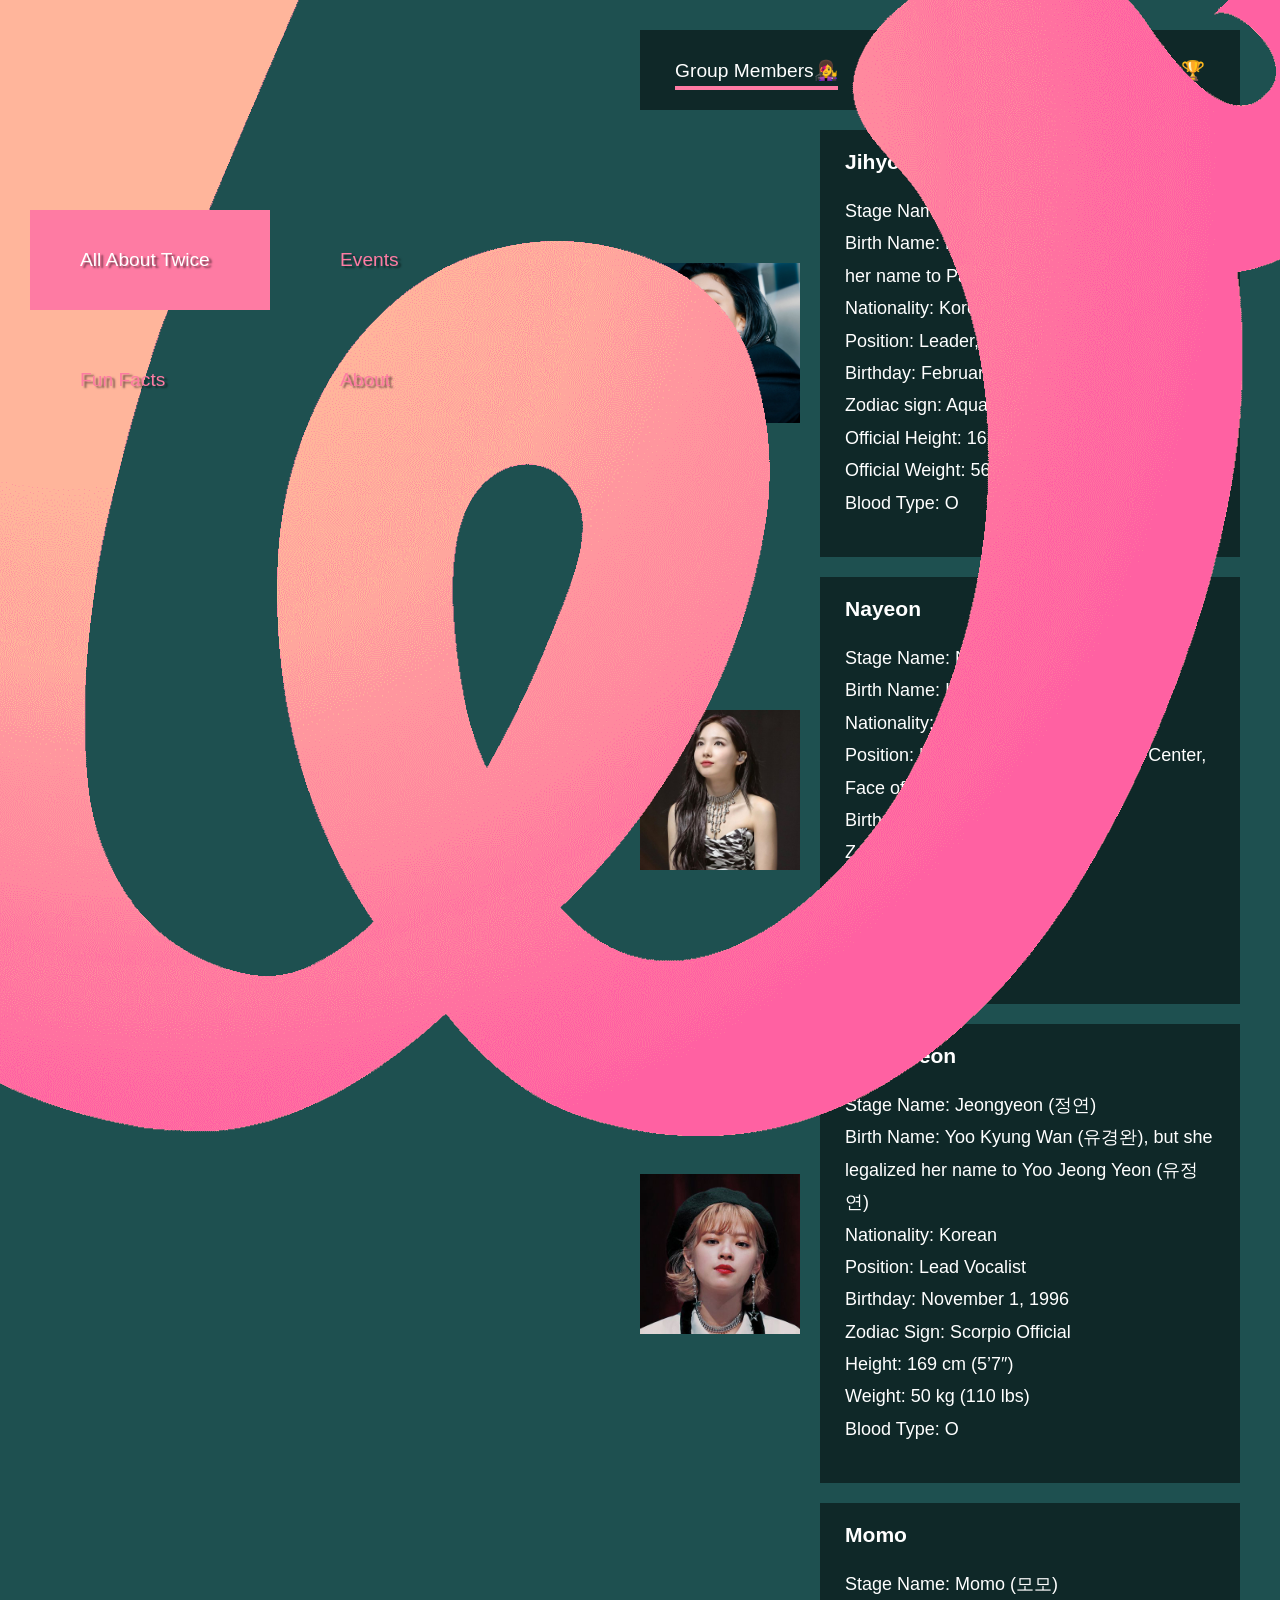
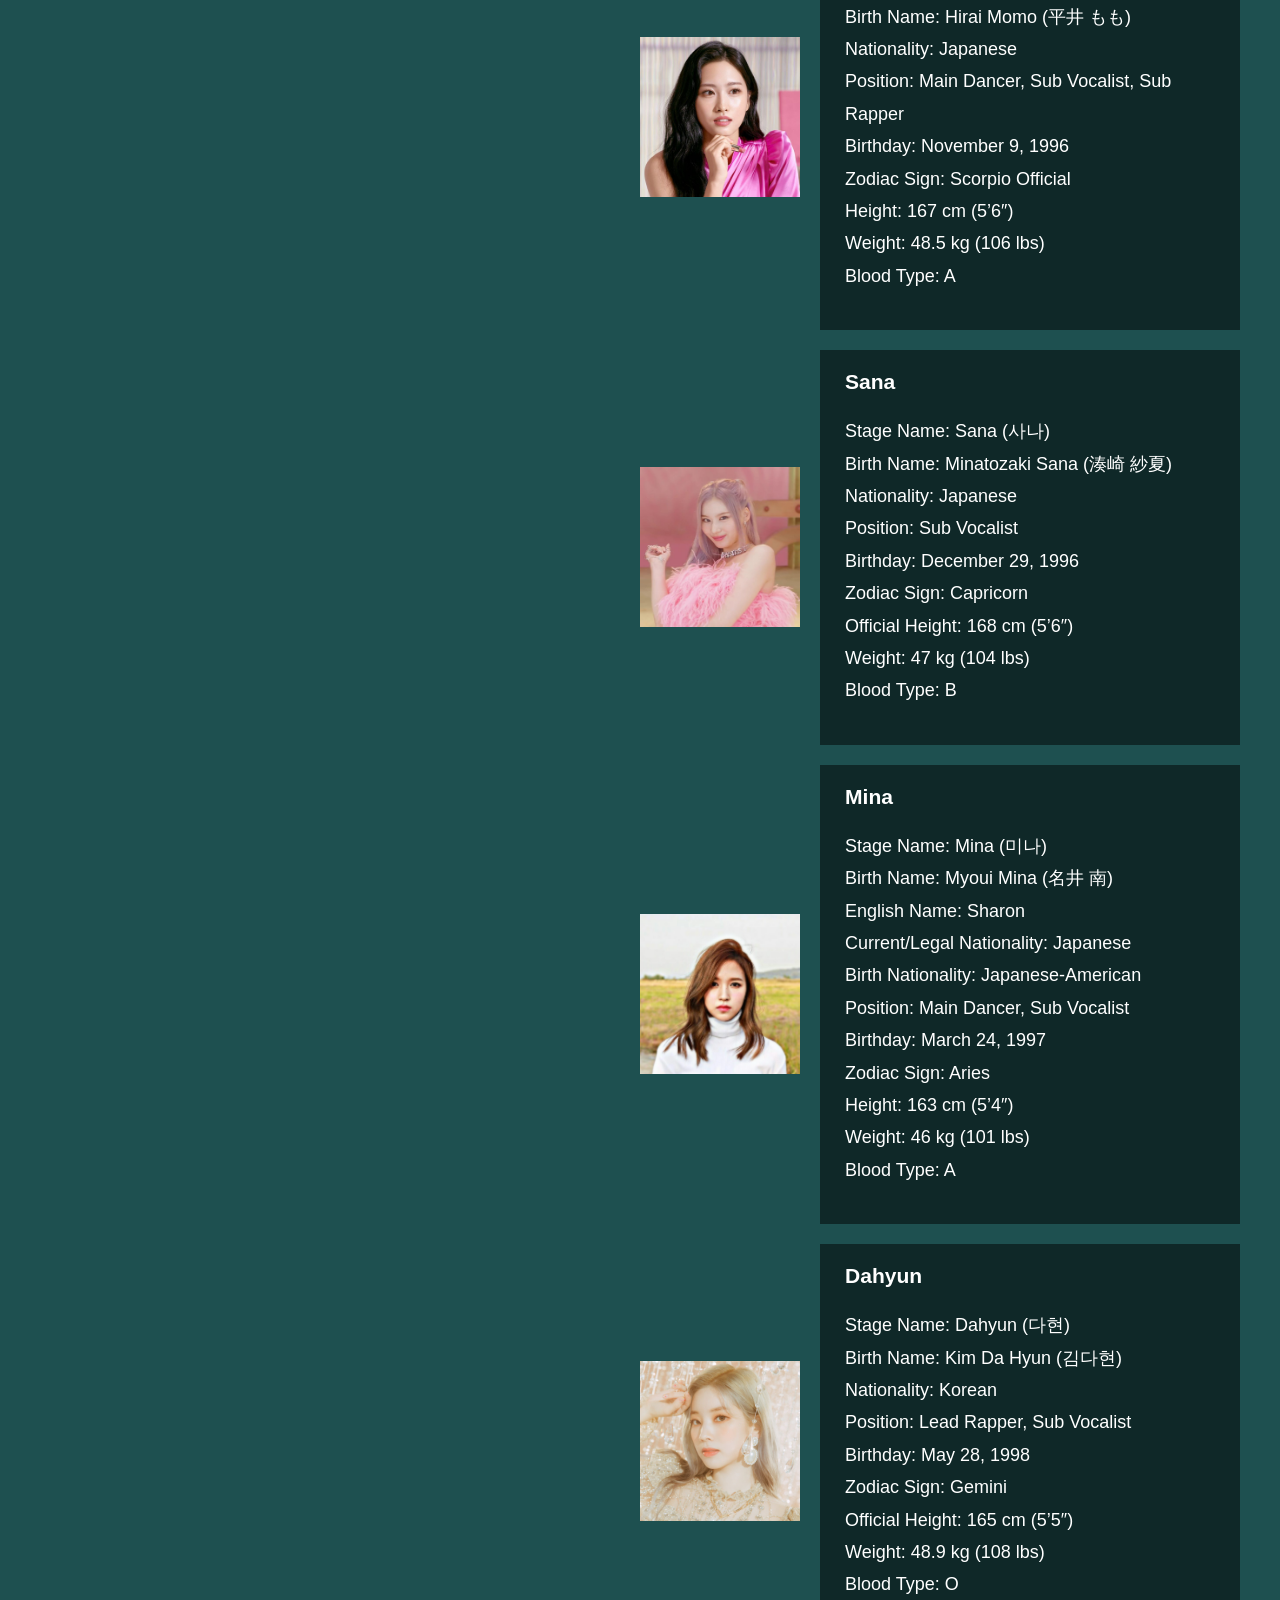
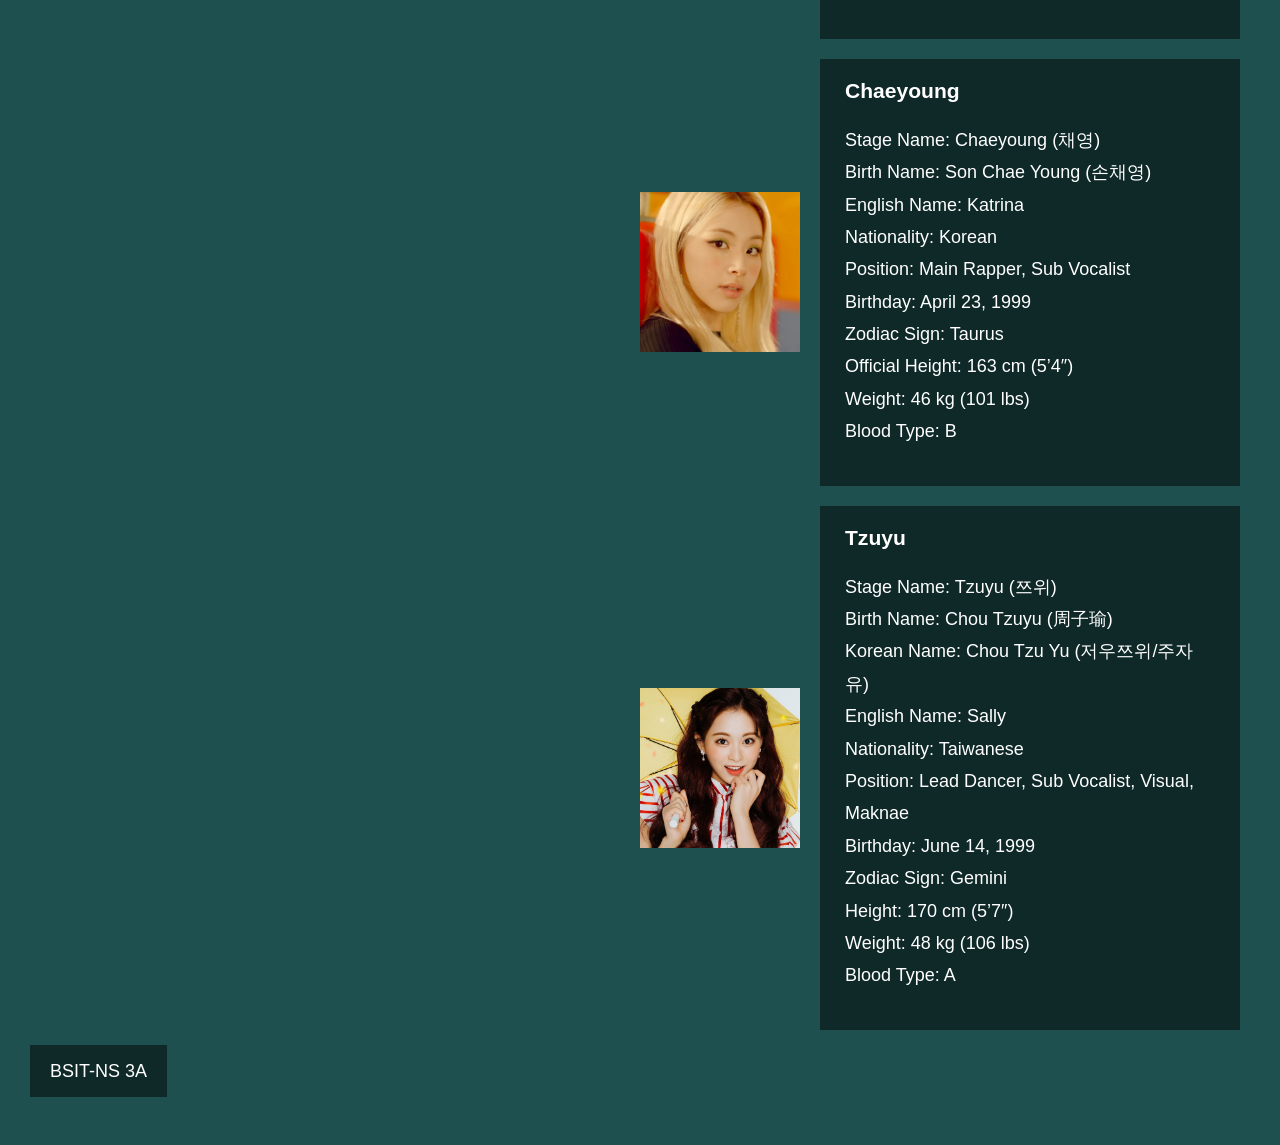
==== commit abbb5e21: "Update index.html" ====
--- a/index.html
+++ b/index.html
@@ -9,7 +9,7 @@
       rel="stylesheet"
     />
     <!-- https://fonts.google.com/ -->
-    <link rel="stylesheet" href="css/style.css" />
+    <link rel="stylesheet" href="style.css" />
   </head>
   <body>
     <div class="tm-container">
@@ -658,8 +658,8 @@
                   />
                 </div>
                 <p>
-                A Japan tour has a total of 8 shows with a total of 70,000 attendees. 
-                One in Chiba, two in Nagoya, three in Kobe, and two in Tokyo.
+                A Japan tour has a total of 8 shows with a total of 70,000 attendees. One in Chiba, 
+                two in Nagoya, three in Kobe, and two in Tokyo.
                 <p>Associated albums: BDZ</p>
                 </p>
               </div>
--- a/style.css
+++ b/style.css
@@ -0,0 +1,362 @@
+@import url("https://fonts.googleapis.com/css2?family=Oswald:wght@600&family=Poppins:wght@300;400;500;600&display=swap");
+
+html {
+  scroll-behavior: smooth;
+}
+
+body {
+  margin: 0;
+  padding: 0;
+  font-family: "Open Sans", Arial, Helvetica, sans-serif;
+  font-size: 18px;
+  overflow-x: hidden;
+  background-color: #1e5050;
+}
+
+ul {
+  padding: 0;
+  margin: 0;
+}
+
+nav > ul > li {
+  list-style: none;
+}
+
+a {
+  color: #3cf;
+  text-decoration: none;
+  transition: all 0.3 ease;
+}
+
+p {
+  line-height: 1.8;
+  margin-top: 0;
+}
+
+h2 {
+  margin-top: 0;
+}
+
+#tm-video {
+  position: fixed;
+  right: 0;
+  bottom: 0;
+  z-index: -1000;
+}
+
+.tm-video-wrapper {
+  position: relative;
+}
+
+.tm-container {
+  padding: 30px;
+}
+
+.tm-row {
+  display: flex;
+  justify-content: space-between;
+}
+
+.tm-left,
+.tm-right {
+  width: 50%;
+}
+
+.tm-left-inner {
+  position: fixed;
+}
+
+.tm-site-header {
+  background-color: 0 0 0;
+  color: #099;
+  width: 100%;
+  height: 160px;
+  display: flex;
+  align-items: center;
+  justify-content: center;
+}
+
+.tm-site-logo {
+  margin-right: 30px;
+}
+
+.time-site-name {
+  font-size: 2.2rem;
+  font-size: italic;
+  max-width: 200px;
+  max-height: 200px;
+}
+
+.tm-left-inner {
+  max-width: 500px;
+  width: 100%;
+}
+
+.tm-site-nav-ul {
+  display: flex;
+  flex-wrap: wrap;
+  justify-content: space-between;
+}
+
+.tm-page-nav-item {
+  margin-top: 20px;
+}
+
+.tm-page-link {
+  min-width: 240px;
+  height: 100px;
+  background-color: 0 0 0;
+  color: #fe7ba3;
+  text-shadow: 3px 2px 2px rgba(0, 0, 0, 0.5);
+  display: flex;
+  text-decoration: none;
+  align-items: center;
+  font-size: 1.2rem;
+}
+
+.tm-page-link:hover,
+.tm-page-link.active {
+  background-color: #fe7ba3;
+  color: white;
+}
+
+.tm-page-link-icon {
+  margin-right: 25px;
+  margin-left: 25px;
+  font-size: 1.5rem;
+}
+
+.tm-black-bg {
+  background-color: rgba(0, 0, 0, 0.5);
+  color: white;
+}
+
+.tm-aatwices-nav > ul > li {
+  display: inline-block;
+}
+
+.tm-aatwices-nav > ul > li > a {
+  color: white;
+  font-size: 1.2rem;
+  padding-top: 15px;
+  padding-bottom: 5px;
+  border-bottom: 3px solid transparent;
+}
+
+.tm-aatwices-nav {
+  height: 80px;
+}
+
+.tm-main {
+  max-width: 600px;
+}
+
+.tm-aatwices-nav > ul {
+  display: flex;
+  align-items: center;
+  justify-content: space-around;
+  height: 100%;
+}
+
+.tm-aatwices-nav > ul > li a.active,
+.tm-aatwices-nav > ul > li a:hover {
+  color: white;
+  border-bottom: 4px solid #fe7ba3;
+}
+
+.tm-list-item {
+  display: flex;
+  align-items: center;
+  justify-content: space-between;
+  margin-top: 20px;
+}
+
+.tm-list-item-2 {
+  align-items: flex-start;
+}
+
+.tm-list-item-img {
+  margin-right: 20px;
+  width: 160px;
+  height: 160px;
+  background: #099;
+}
+
+.tm-list-item-img-big {
+  margin-right: 25px;
+  width: 200px;
+  height: 200px;
+}
+
+.tm-list-item-text {
+  padding: 20px 25px;
+  flex: 1;
+}
+
+.tm-list-item-text-2 {
+  flex: 1;
+}
+
+.tm-list-item-name {
+  display: flex;
+  justify-content: space-between;
+  margin-top: 0;
+}
+
+.tm-list-item-price {
+  color: #96feff;
+}
+
+.tm-site-footer {
+  margin-top: 15px;
+}
+
+.tm-footer-text {
+  padding: 10px 20px 10px 20px;
+  display: inline-block;
+}
+
+.tm-footer-link {
+  color: white;
+}
+.tm-tab-content {
+  animation: fadeEffect 1s;
+}
+.tm-page-content {
+  animation: fadeEffect 1s;
+}
+
+.tm-text-primary {
+  color: #fe7ba3;
+}
+.tm-mb-20 {
+  margin-bottom: 20px;
+}
+.tm-mb-30 {
+  margin-bottom: 30px;
+}
+.tm-img-right {
+  margin-left: 30px;
+  margin-right: 0;
+}
+
+@keyframes fadeEffect {
+  from {
+    opacity: 0.3;
+  }
+  to {
+    opacity: 1;
+  }
+}
+
+/* EVENTS */
+.tm-event-box-1 {
+  padding: 40px 30px 50px 0;
+}
+
+.tm-event-box-2 {
+  padding: 50px 40px 30px;
+}
+
+.tm-event-header {
+  margin-left: 220px;
+}
+
+/* EVENTS */
+
+/*FUNFACTS*/
+
+.twice-funfacts {
+  display: flex;
+  flex-wrap: wrap;
+  margin: -30px -10px 0;
+}
+
+.tm-funfacts-title {
+  font-size: 1rem;
+  color: pink;
+}
+
+.tm-funfacts-title2 {
+  font-size: 1.4rem;
+  color: palevioletred;
+}
+
+.tm-funfacts-description {
+  padding: 25px 30px;
+}
+
+/* aboutt */
+
+/* end aboutt */
+
+.tm-aboutt-text-container {
+  padding: 45px 50px;
+  margin-bottom: 20px;
+}
+
+.tm-aboutt-form-container {
+  max-width: 460px;
+  padding: 40px 50px;
+  box-sizing: border-box;
+}
+.gallery-container {
+  display: flex;
+  justify-content: center;
+  flex-wrap: wrap;
+  max-width: 800px;
+  margin: 0 auto;
+  padding: 20px;
+}
+
+.gallery {
+  flex-basis: calc(50% - 10px);
+  text-align: center;
+  margin: 5px;
+  box-sizing: border-box;
+}
+
+.gallery:first-child {
+  flex: 0 0 100%;
+}
+
+.gallery:nth-child(2),
+.gallery:nth-child(3) {
+  flex-basis: calc(50% - 10px);
+}
+
+.gallery img {
+  max-width: 70%;
+  height: 70%;
+}
+
+.tm-form-group {
+  margin-bottom: 25px;
+}
+
+.tm-form-control {
+  display: block;
+  box-sizing: border-box;
+  width: 100%;
+  padding: 15px;
+  font-family: "Open Sans", Arial, Helvetica, sans-serif;
+  font-size: 1rem;
+  line-height: 1.5;
+  color: #fff;
+  background-color: transparent;
+  background-clip: padding-box;
+  border: 0;
+  border-bottom: 1px solid white;
+}
+
+.tm-form-control::-webkit-input-placeholder {
+  color: white;
+}
+
+/* Edge */
+
+.tm-form-control:-ms-input-placeholder {
+  color: white;
+}
+
+/* Internet Explorer 10-11 */
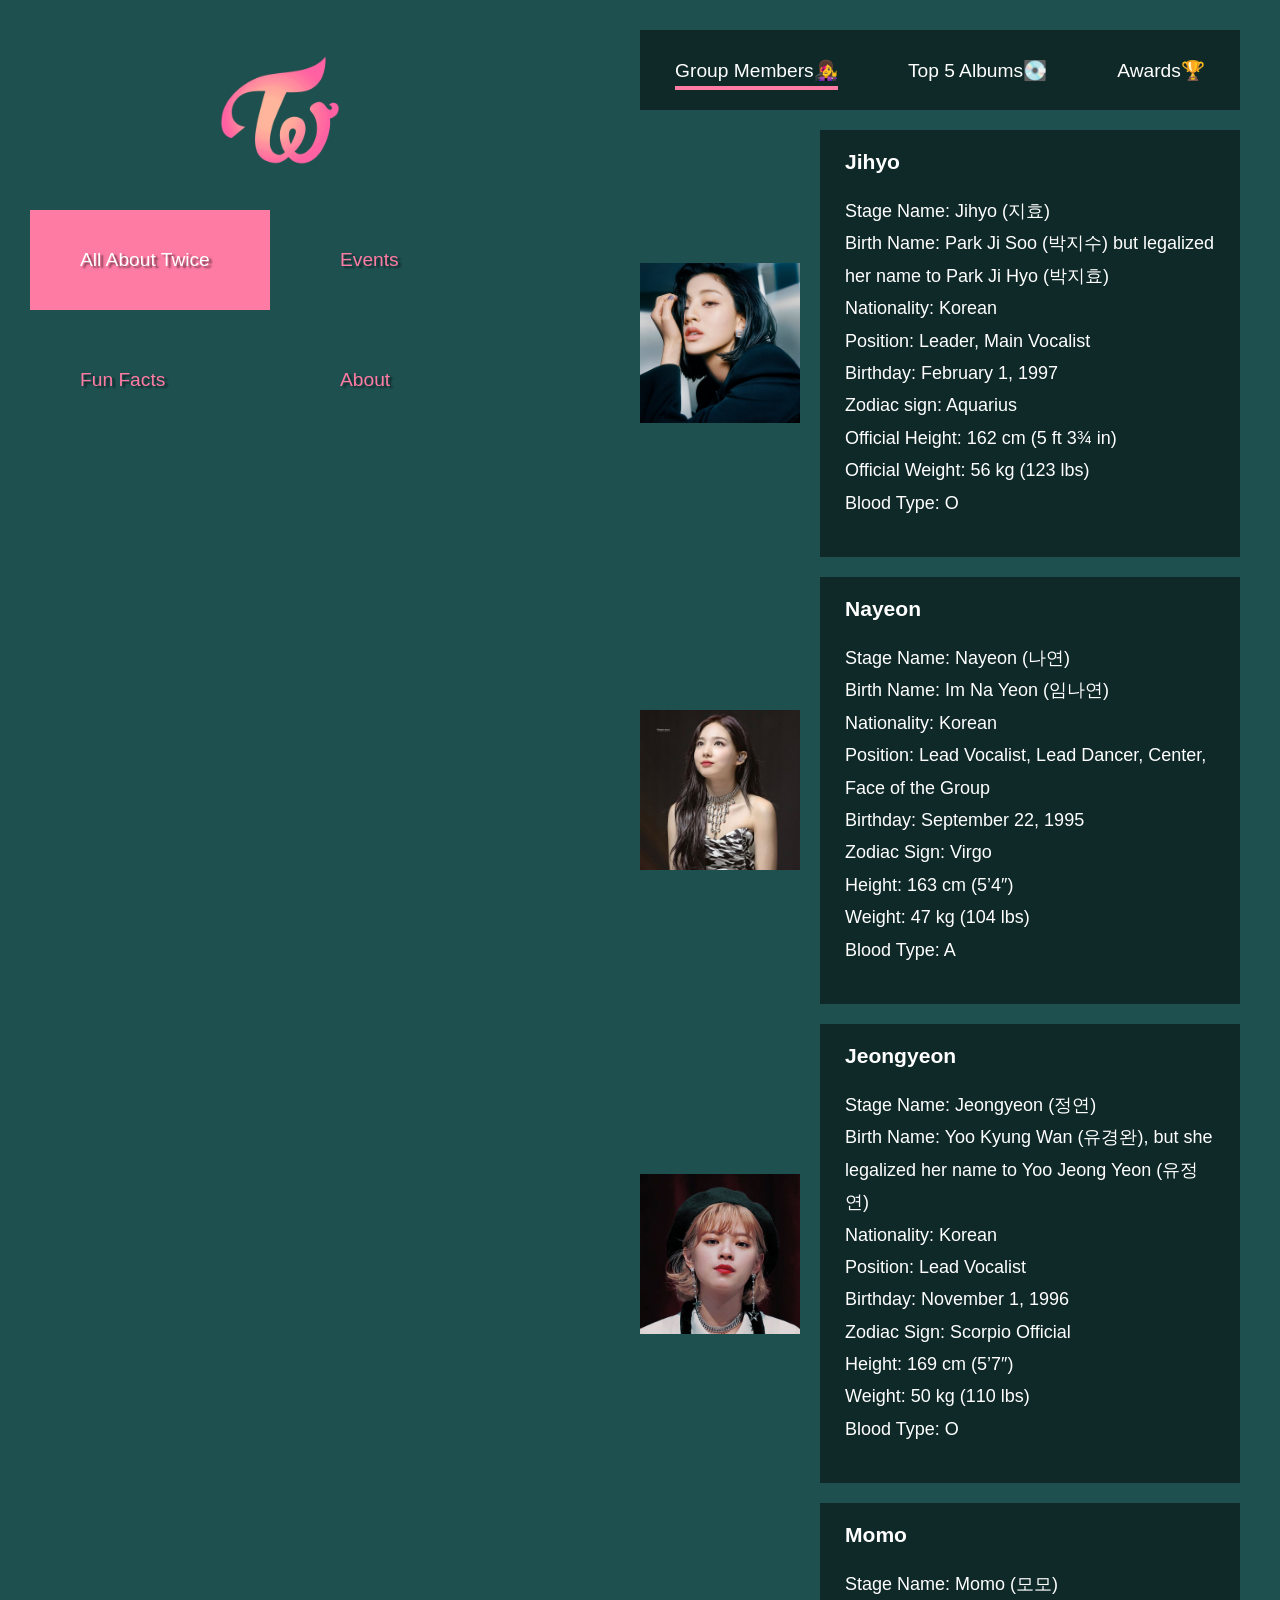
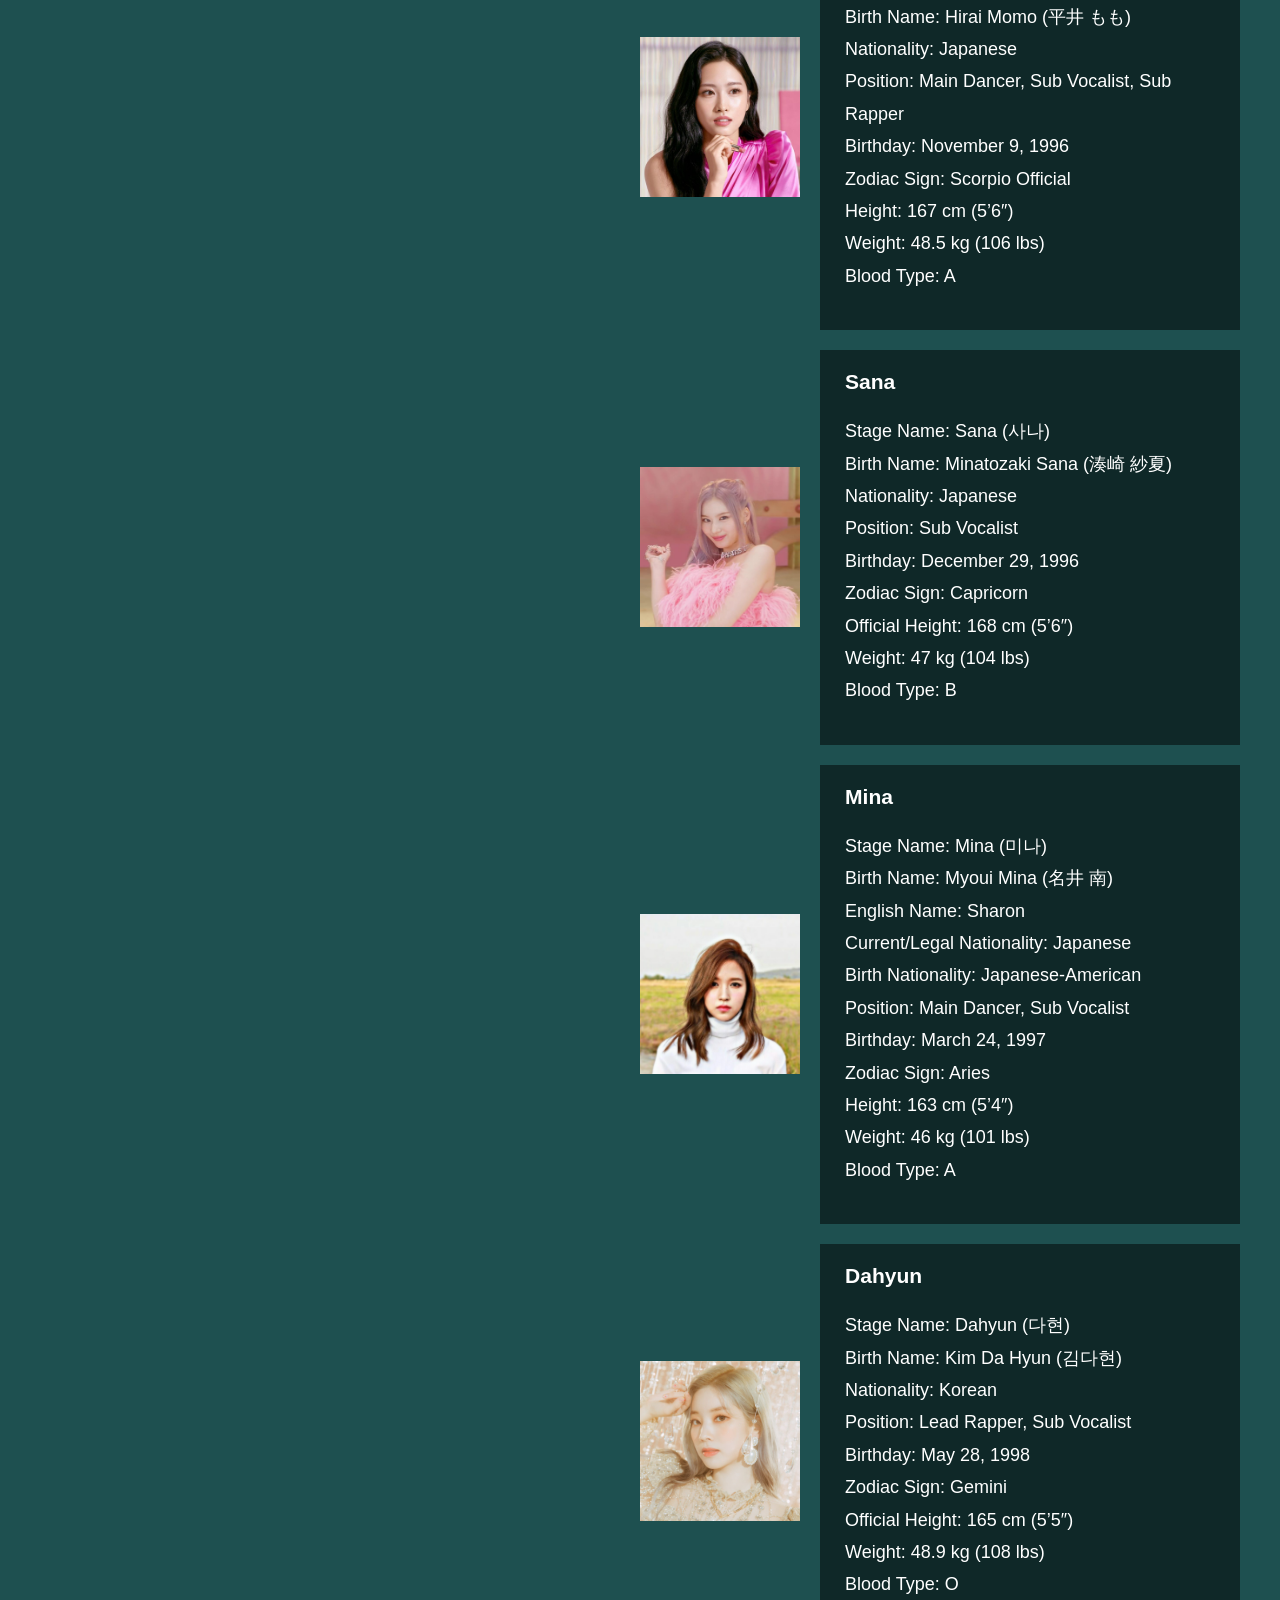
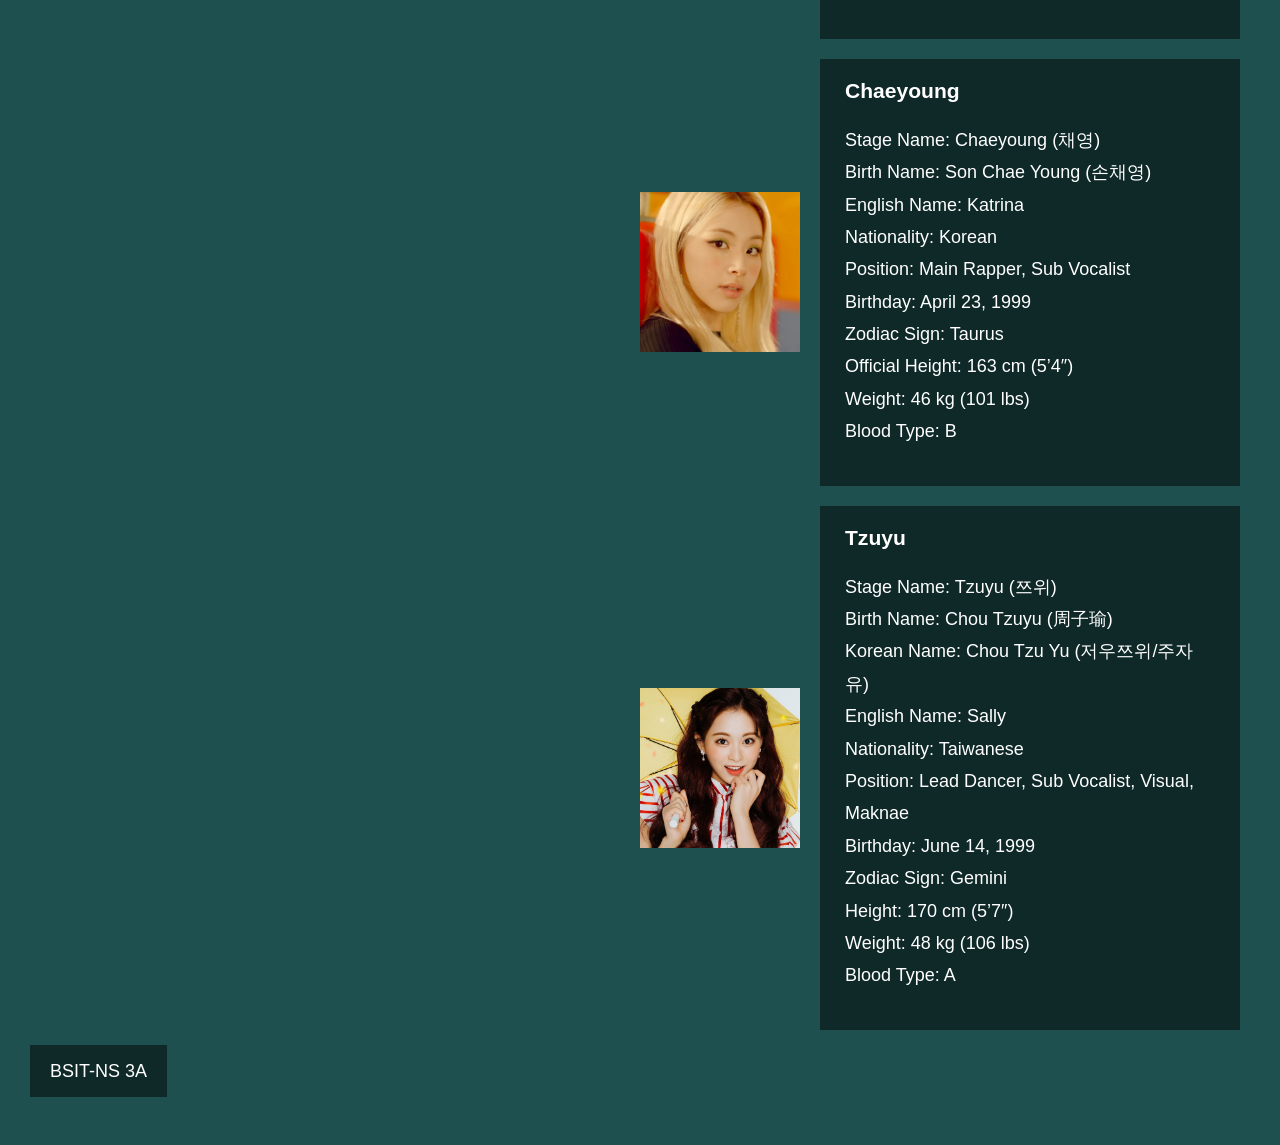
==== commit 1fc59659: "Minor changes" ====
--- a/index.html
+++ b/index.html
@@ -28,7 +28,7 @@
               <ul class="tm-site-nav-ul">
                 <li class="tm-page-nav-item">
                   <a href="#aatwices" class="tm-page-link active">
-                    <i class="fas fa-mug-hot tm-page-link-icon"></i>
+                    <i class="fas tm-page-link-icon"></i>
                     <span>All About Twice</span>
                   </a>
                 </li>
@@ -40,7 +40,7 @@
                 </li>
                 <li class="tm-page-nav-item">
                   <a href="#FunFacts" class="tm-page-link">
-                    <i class="fas fa-glass-martini tm-page-link-icon"></i>
+                    <i class="fas tm-page-link-icon"></i>
                     <span>Fun Facts</span>
                   </a>
                 </li>
--- a/style.css
+++ b/style.css
@@ -79,7 +79,12 @@
 .tm-site-logo {
   margin-right: 30px;
 }
-
+.tm-site-name {
+  font-size: 2.2rem;
+  font-style: italic;
+  max-width: 200px;
+  max-height: 200px;
+}
 .time-site-name {
   font-size: 2.2rem;
   font-size: italic;
@@ -270,6 +275,11 @@
   display: flex;
   flex-wrap: wrap;
   margin: -30px -10px 0;
+}
+
+.tm-funfact {
+  max-width: 320px;
+  margin: 30px 10px;
 }
 
 .tm-funfacts-title {
@@ -360,3 +370,158 @@
 }
 
 /* Internet Explorer 10-11 */
+
+.tm-form-control::placeholder {
+  color: white;
+}
+
+.tm-btn-primary {
+  color: #099;
+  background-color: white;
+  border: 0;
+  padding: 12px 40px;
+  font-size: 1.4rem;
+  cursor: pointer;
+  transition: all 0.3s ease;
+}
+
+.tm-btn-primary:hover {
+  color: white;
+  background-color: #fe7ba3;
+}
+
+.tm-align-right {
+  display: block;
+  margin-left: auto;
+  margin-right: 0;
+}
+
+.tm-mb-30 {
+  margin-bottom: 30px;
+}
+
+@media (max-width: 1130px) and (min-width: 992px) {
+  .tm-left-inner {
+    max-width: 380px;
+  }
+
+  .tm-site-name {
+    font-size: 2.6rem;
+  }
+
+  .tm-site-logo {
+    margin-right: 20px;
+  }
+
+  .tm-page-link {
+    width: 100%;
+  }
+
+  .tm-page-link-icon {
+    margin-right: 15px;
+  }
+
+  .tm-left {
+    width: 45%;
+  }
+
+  .tm-right {
+    width: 55%;
+  }
+}
+
+@media (max-width: 991px) {
+  .tm-left-inner {
+    position: static;
+  }
+
+  .tm-left,
+  .tm-right {
+    width: 100%;
+  }
+
+  .tm-left {
+    margin-bottom: 50px;
+  }
+
+  .tm-row {
+    display: block;
+  }
+}
+
+@media (max-width: 574px) {
+  .tm-site-nav-ul {
+    display: block;
+  }
+}
+
+@media (max-width: 550px) and (min-width: 501px) {
+  .tm-list-item-img-big {
+    width: 160px;
+    height: 160px;
+  }
+
+  .tm-about-header {
+    margin-left: 180px;
+  }
+}
+
+@media (max-width: 500px) {
+  .tm-about-header {
+    margin-left: 0;
+  }
+
+  .tm-list-item-2 {
+    flex-direction: column;
+  }
+
+  .tm-about-box-1 {
+    padding-left: 30px;
+  }
+
+  .tm-list-item-img-big {
+    margin-right: 0;
+    margin-bottom: 25px;
+  }
+
+  .tm-img-right {
+    margin-left: 0;
+  }
+}
+
+@media (max-width: 479px) {
+  .tm-site-name {
+    font-size: 2.6rem;
+  }
+
+  .tm-site-logo {
+    margin-right: 20px;
+  }
+
+  .tm-list-item {
+    flex-direction: column;
+    margin-top: 40px;
+  }
+
+  .tm-list-item-img {
+    margin-right: 0;
+    margin-bottom: 15px;
+  }
+
+  .tm-aatwices-nav {
+    height: auto;
+  }
+
+  .tm-aatwices-nav>ul {
+    flex-direction: column;
+    padding: 15px;
+  }
+
+  .tm-aatwices-nav>ul>li {
+    margin-bottom: 10px;
+  }
+
+  .tm-aatwices-nav>ul>li>a {
+    display: block;
+  }
+}
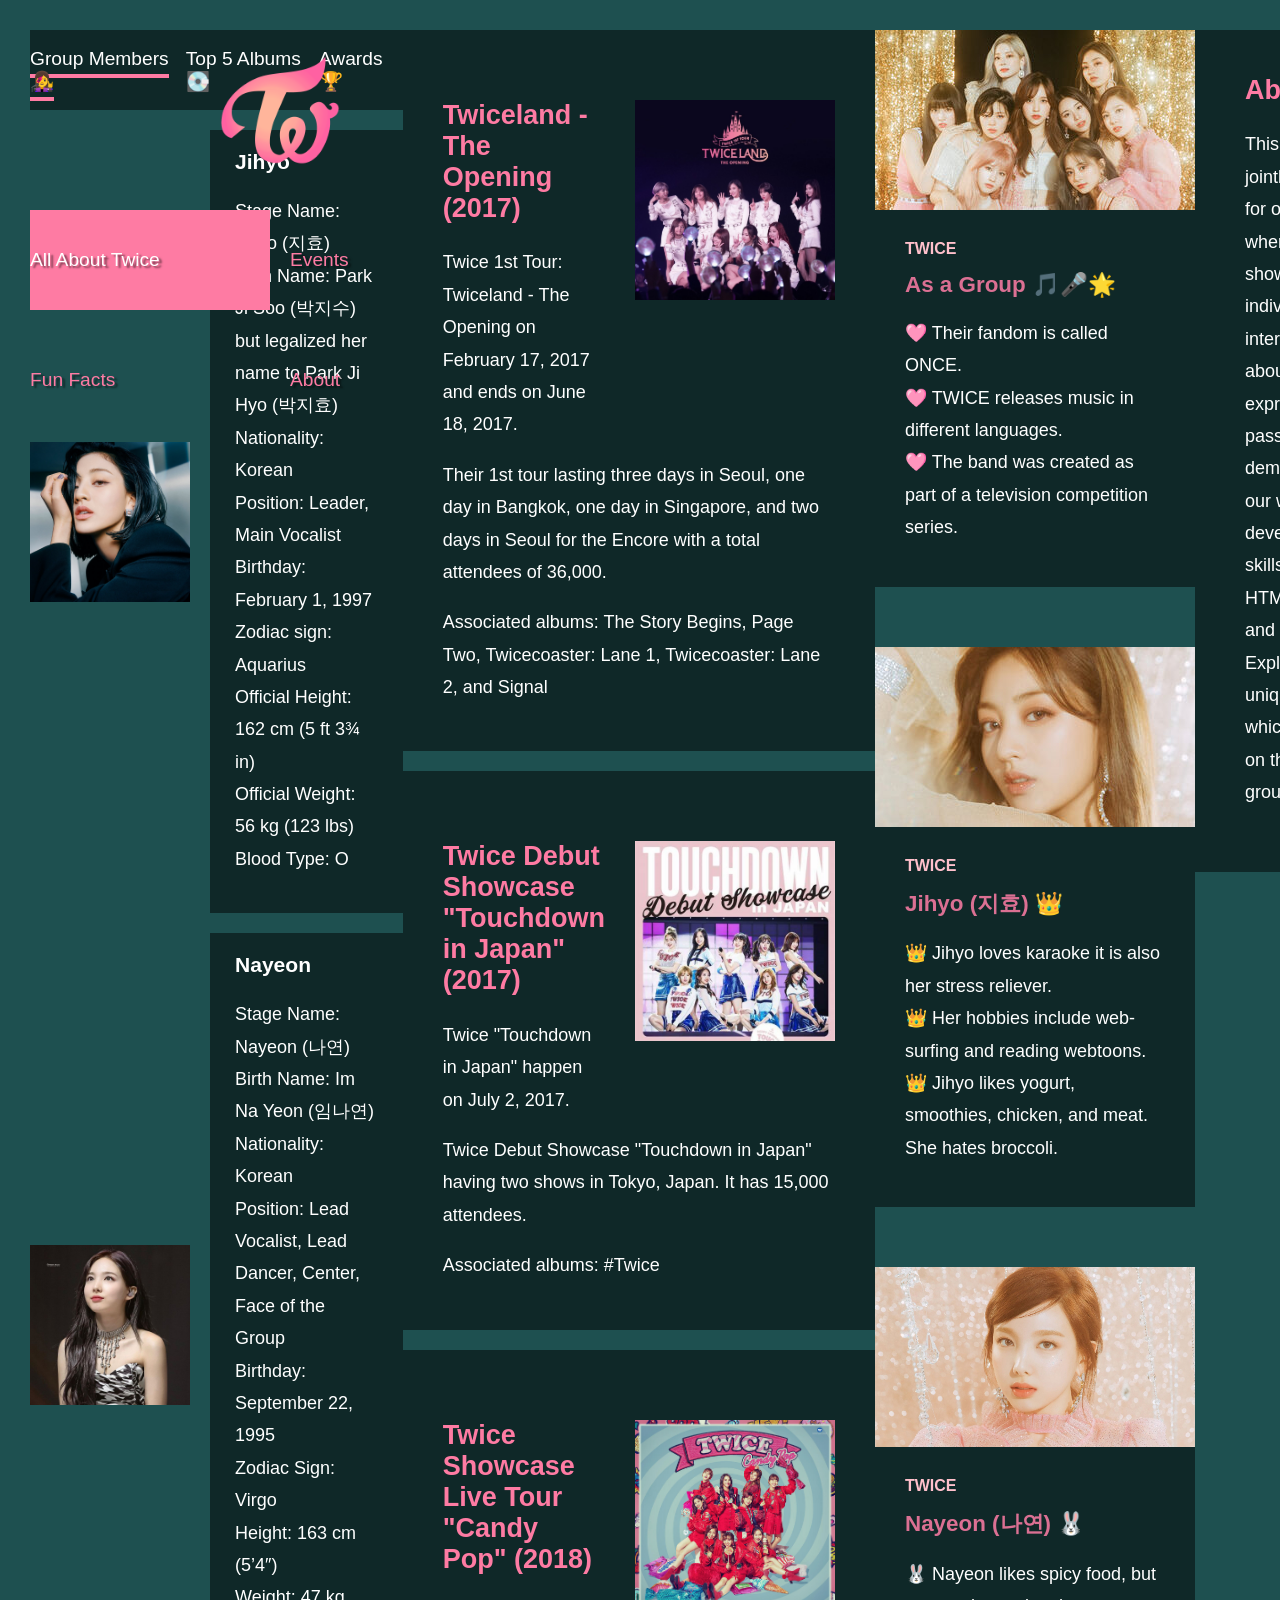
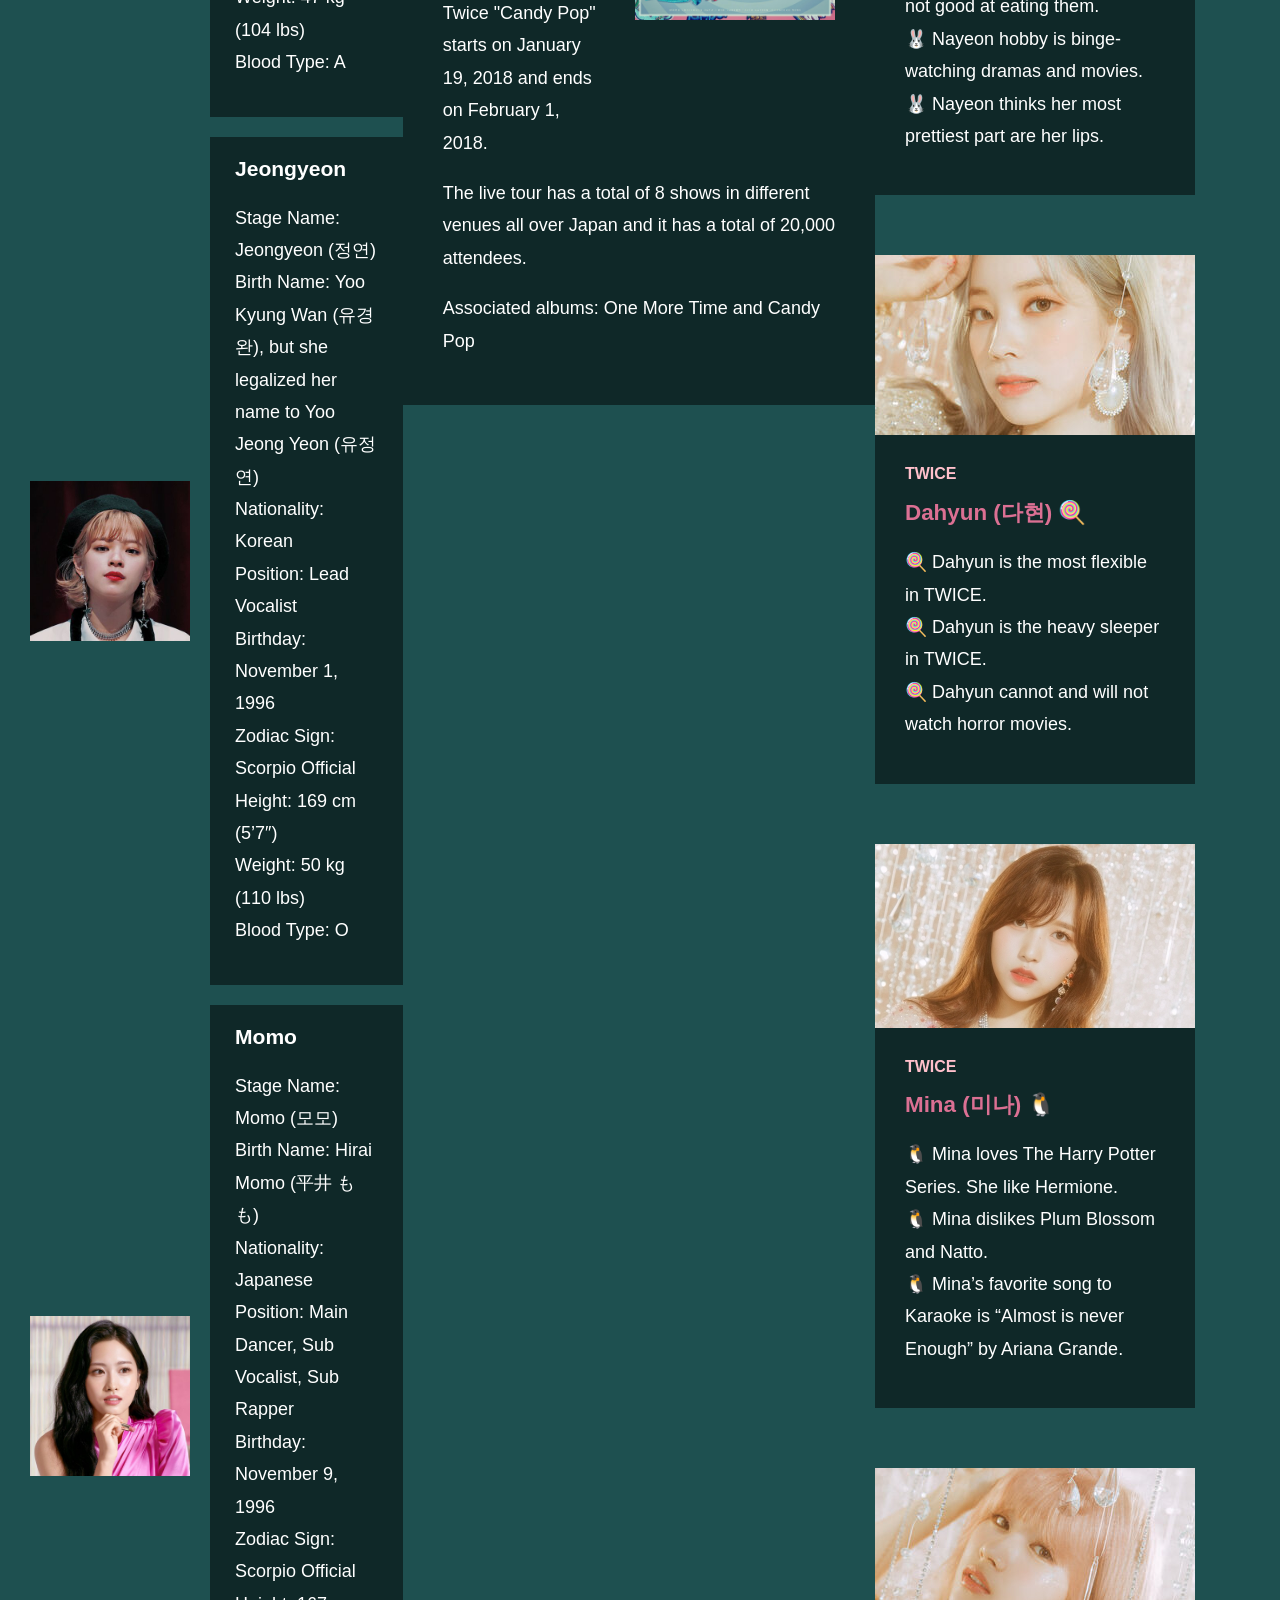
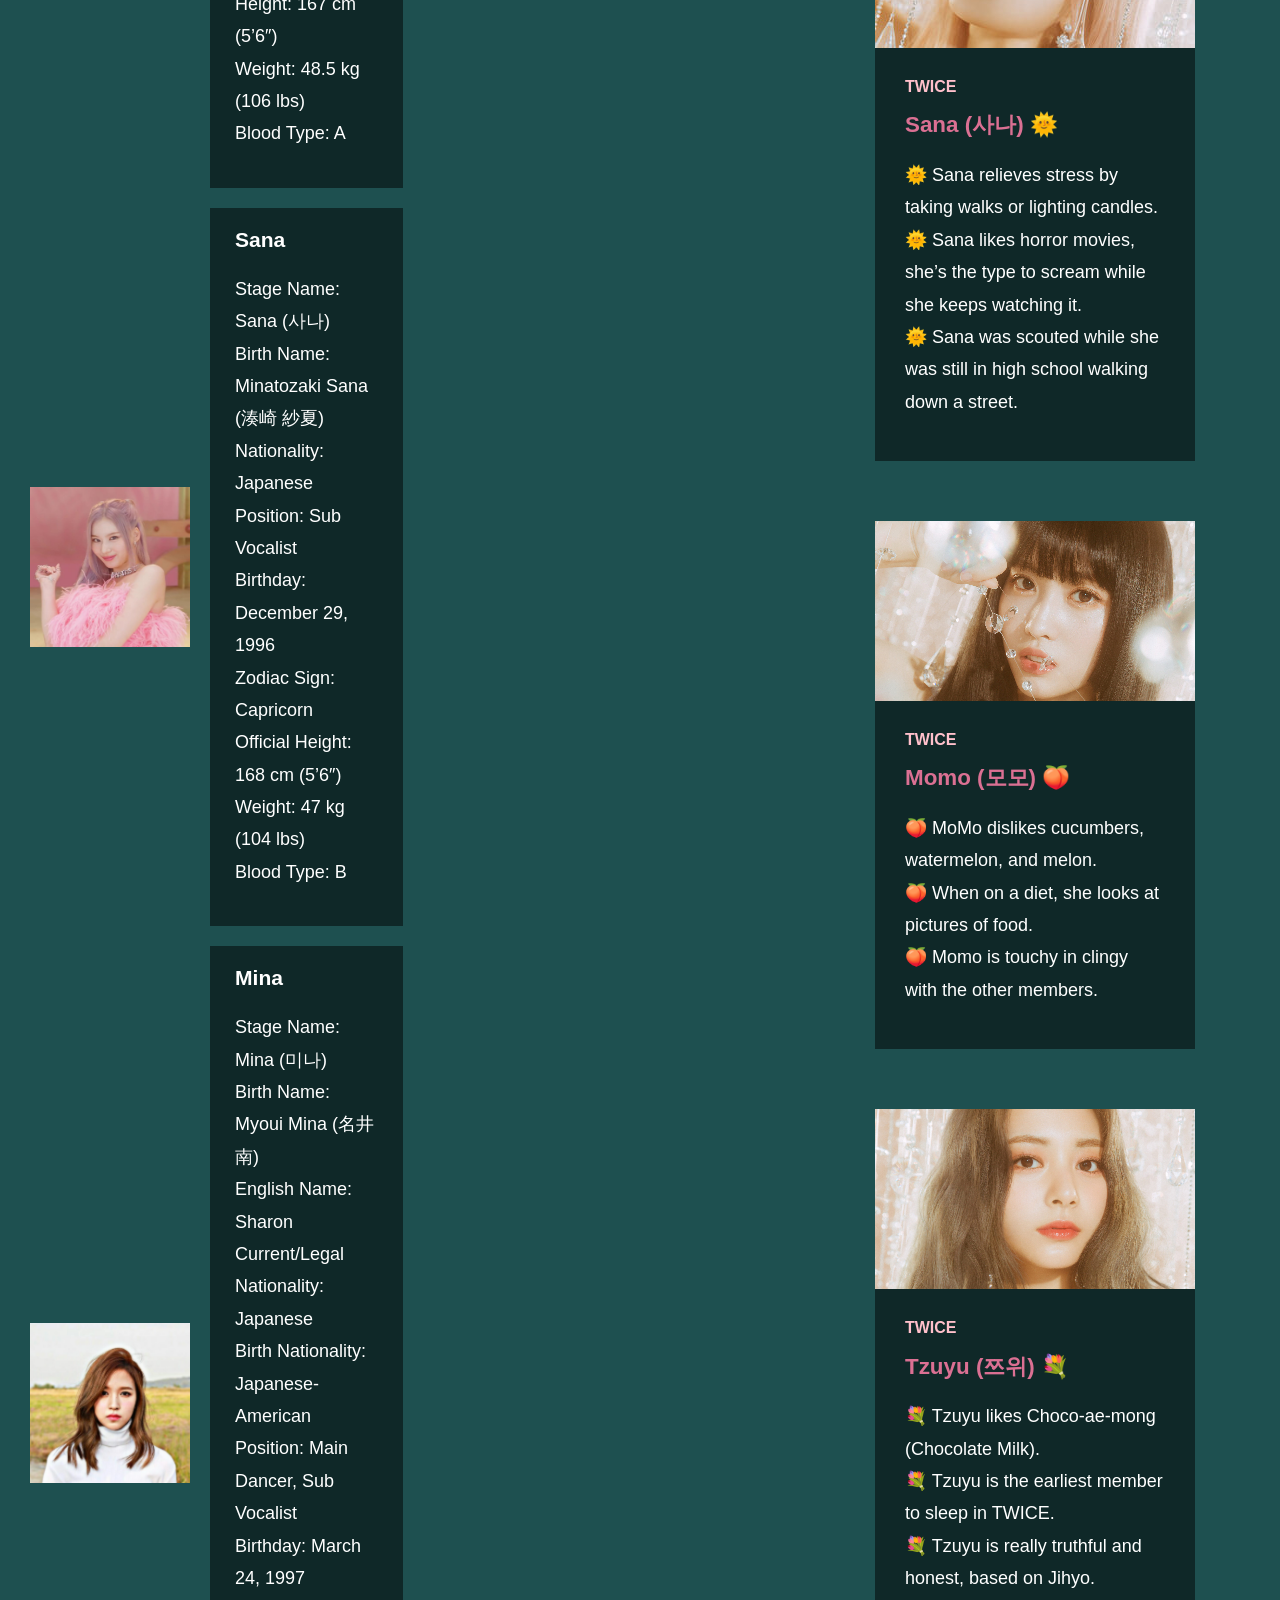
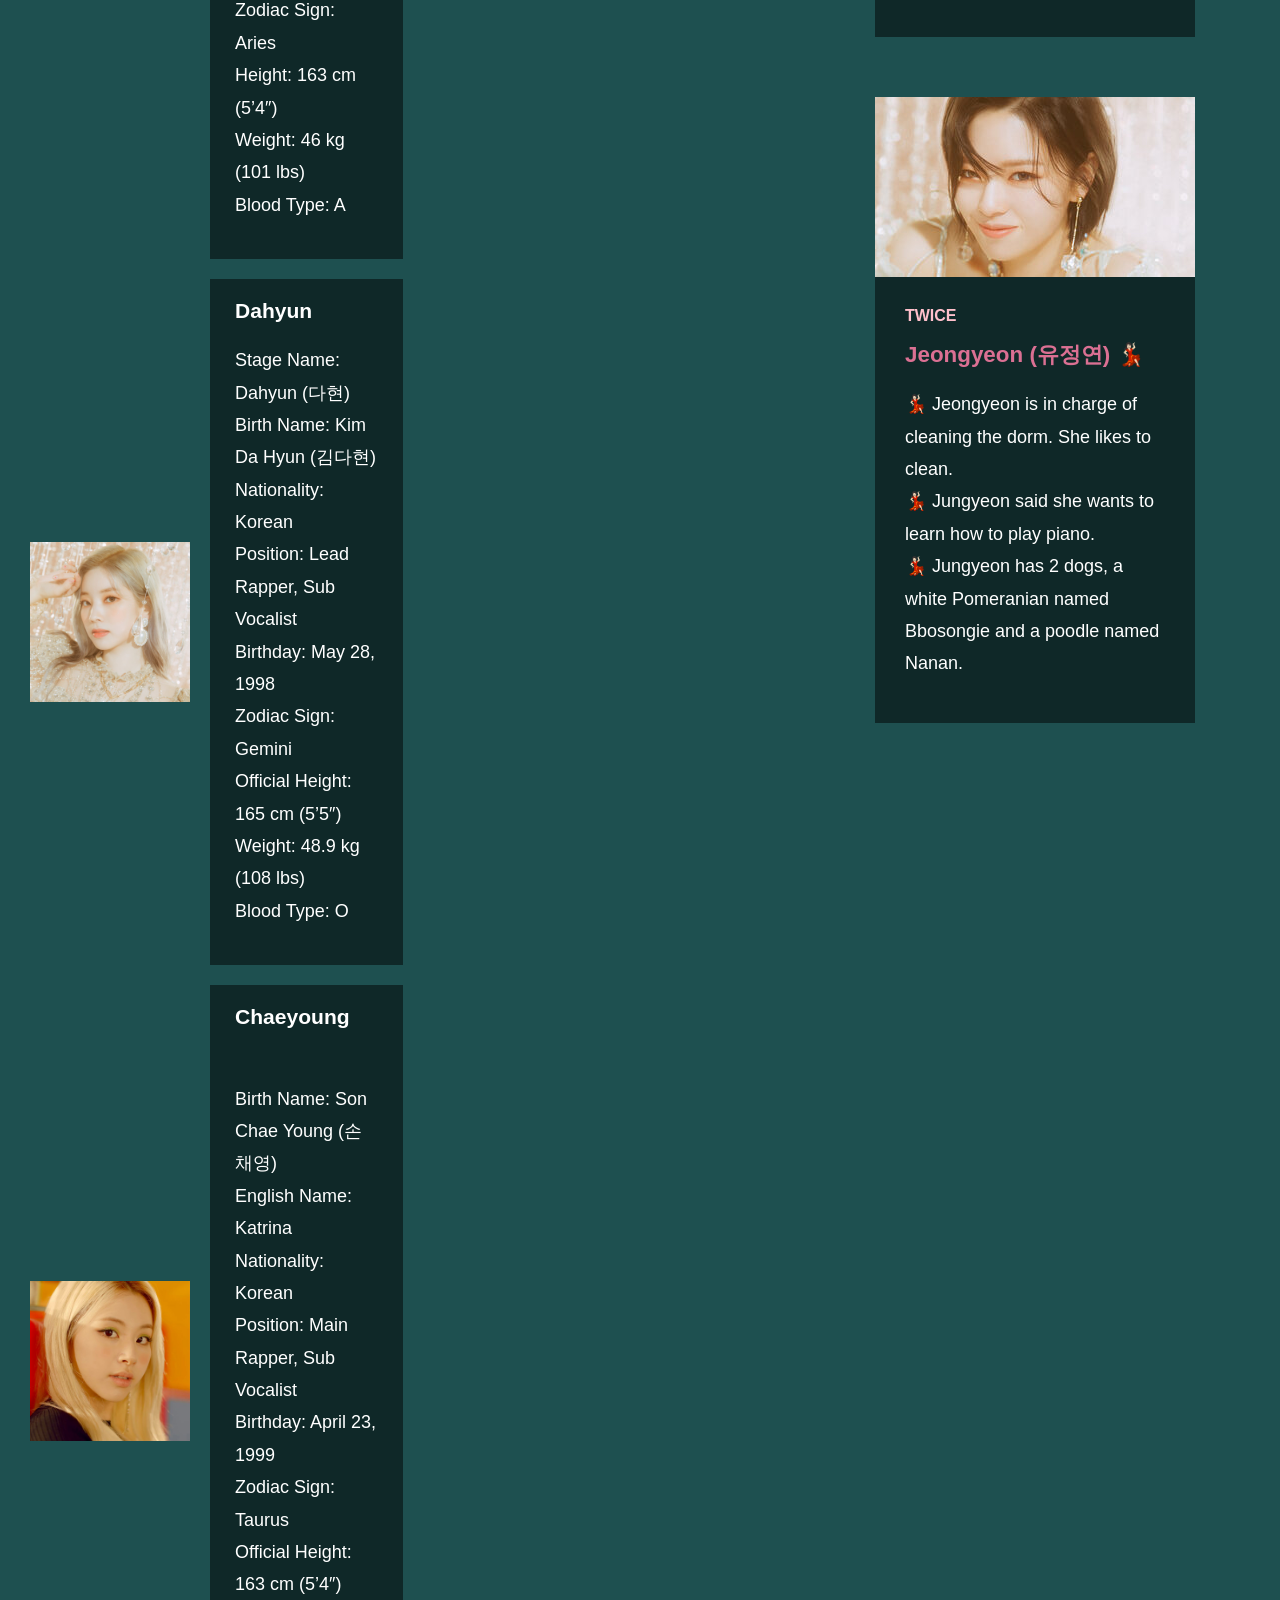
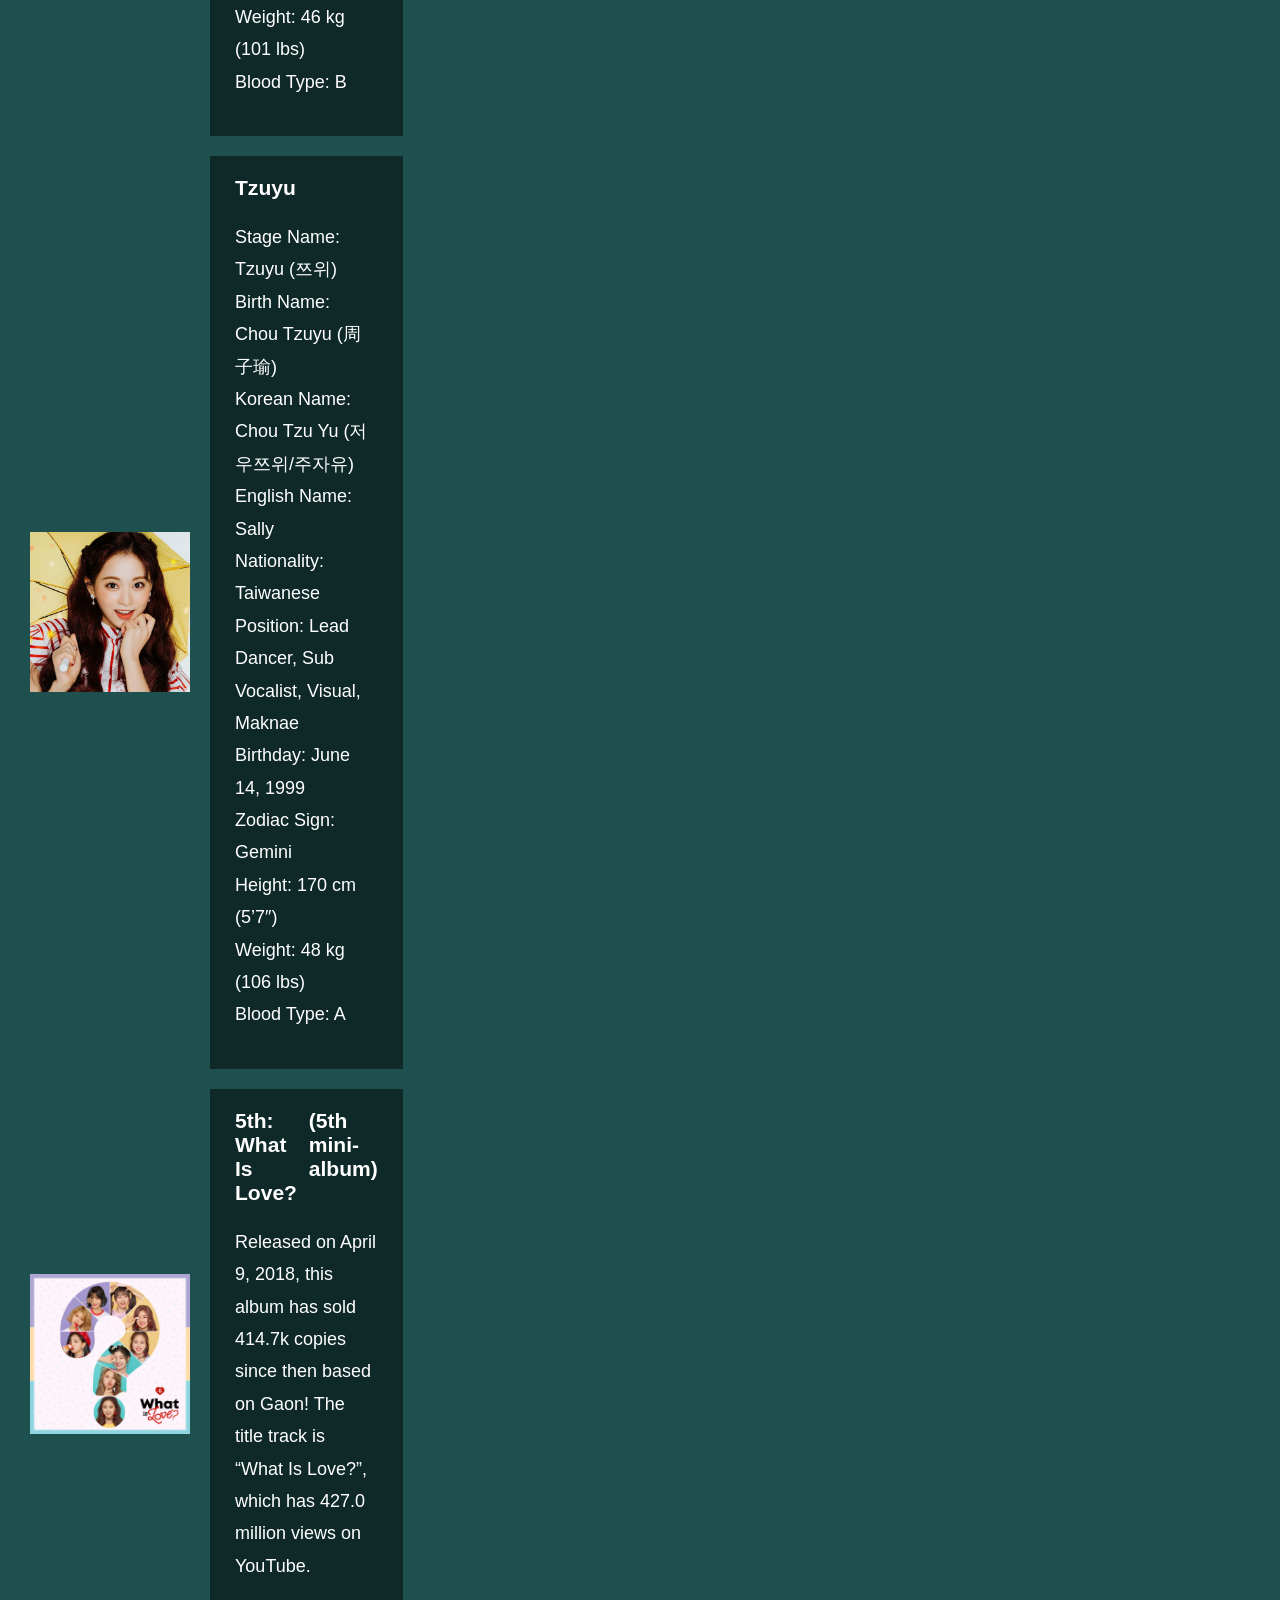
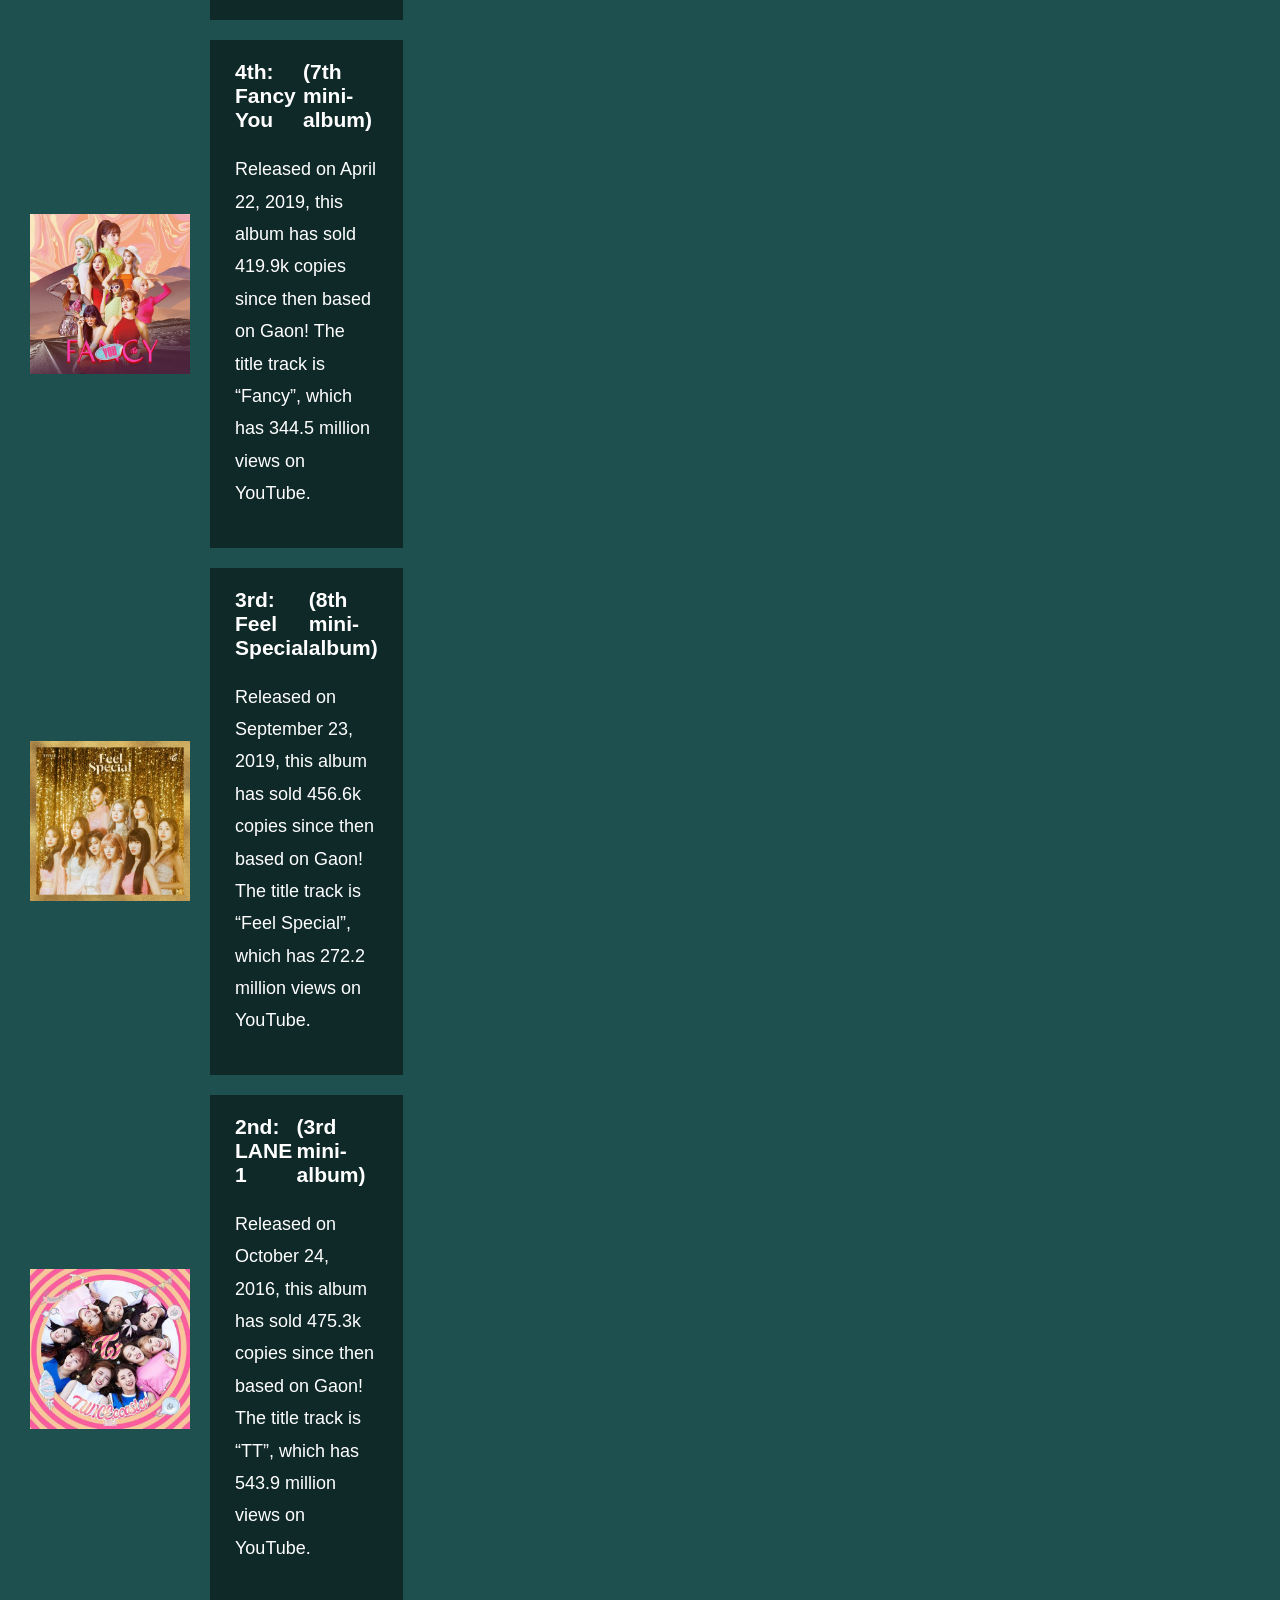
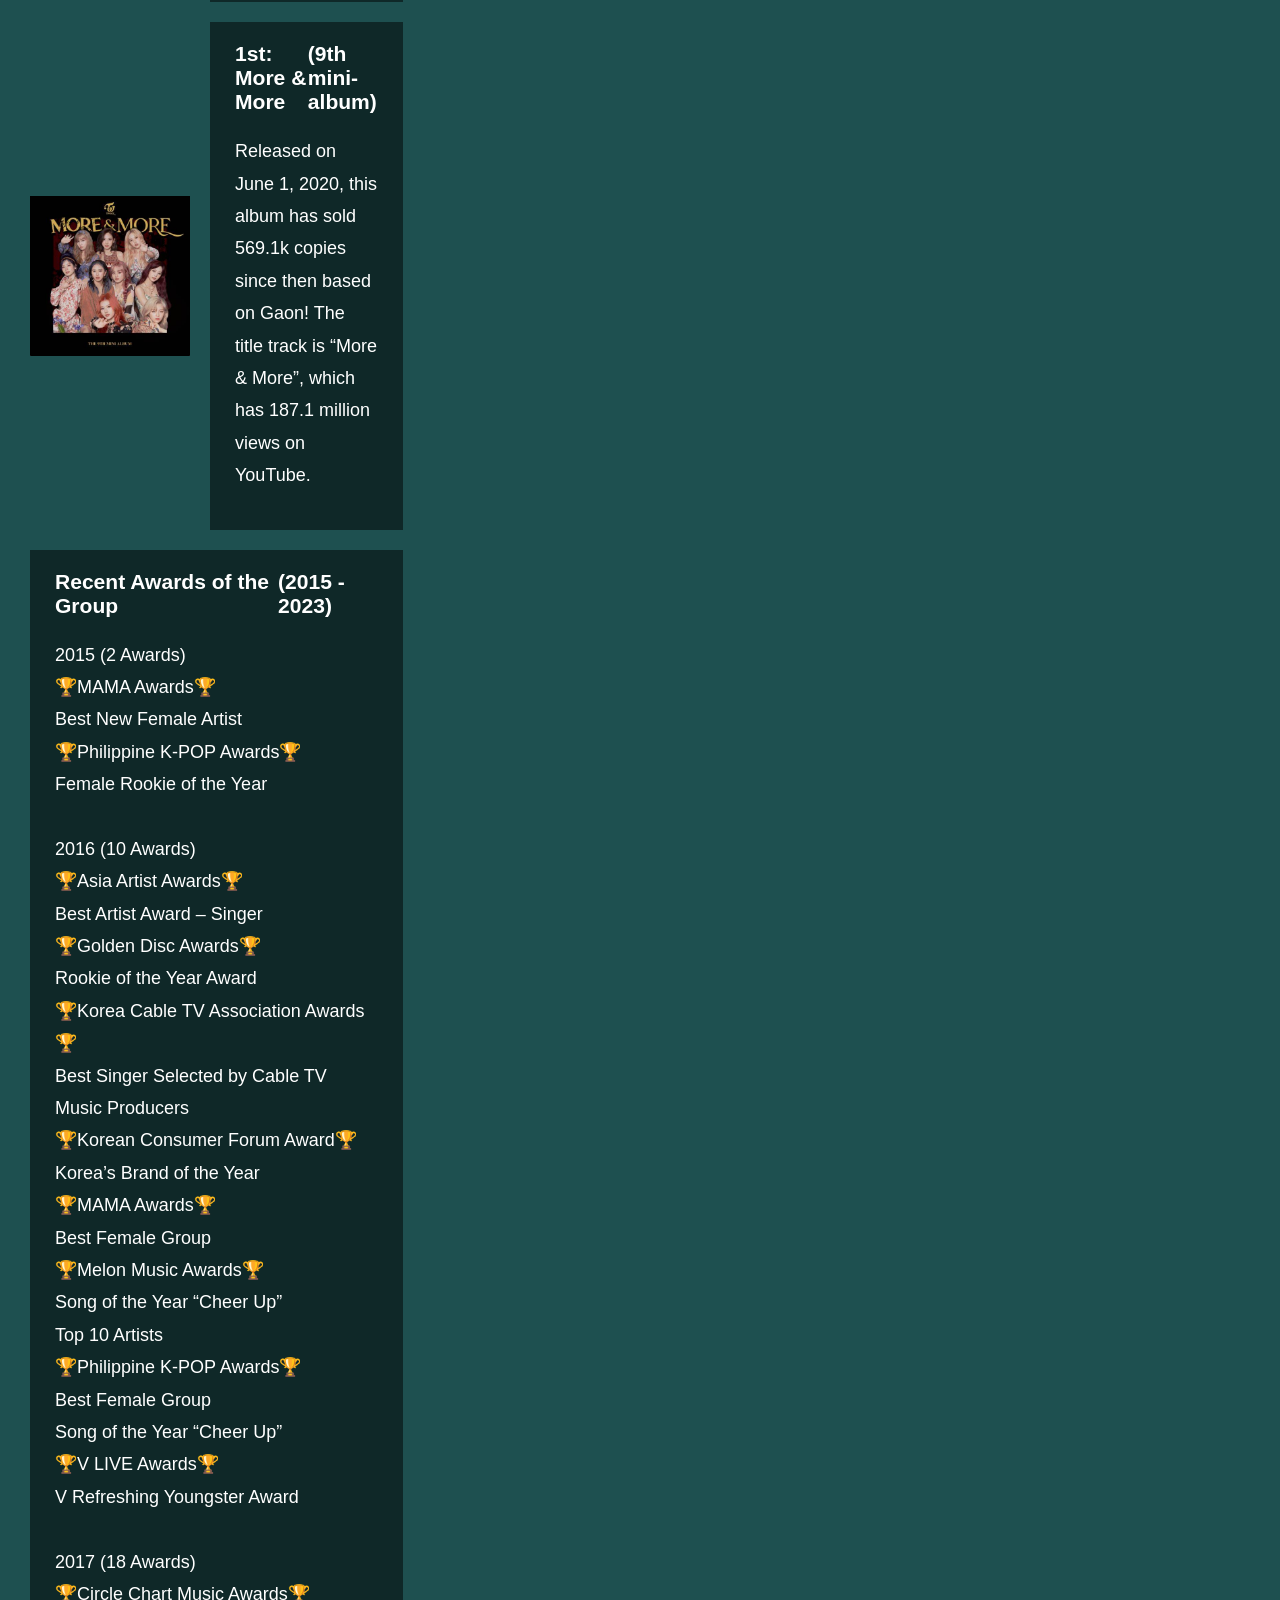
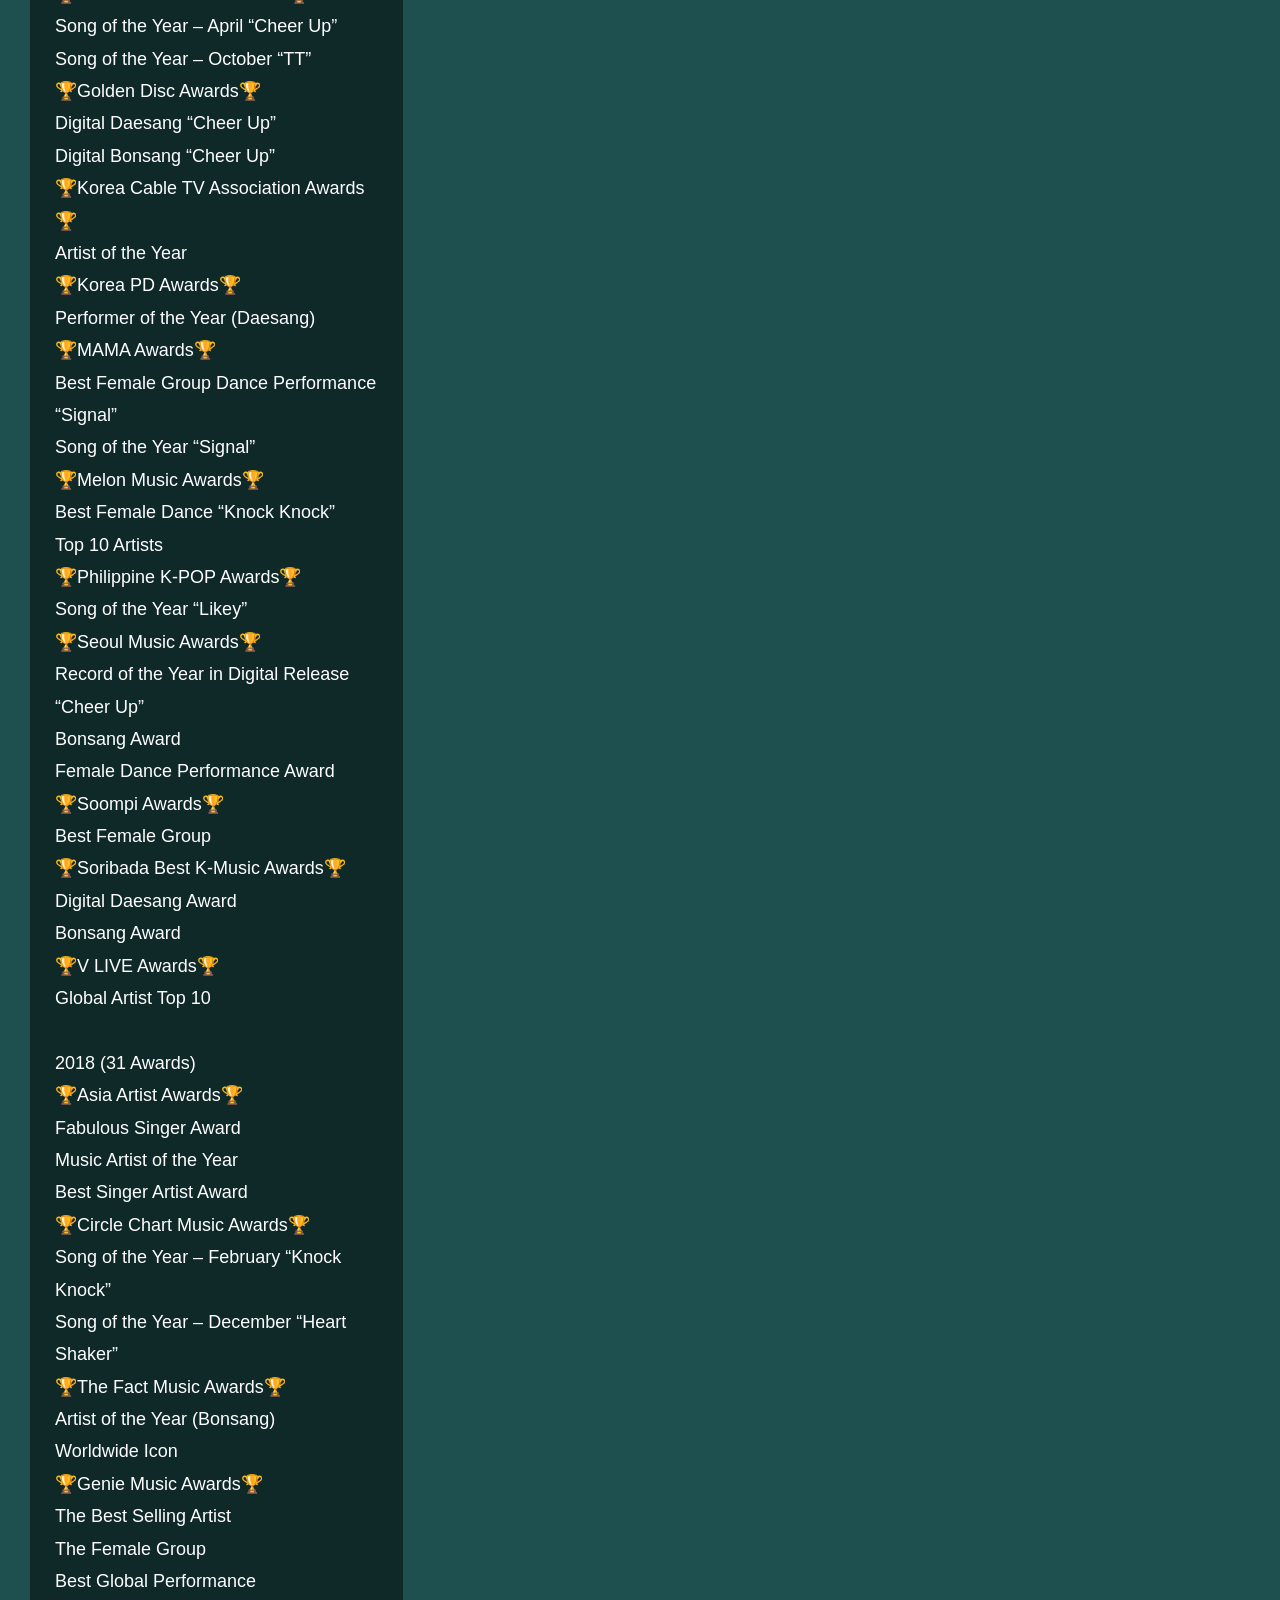
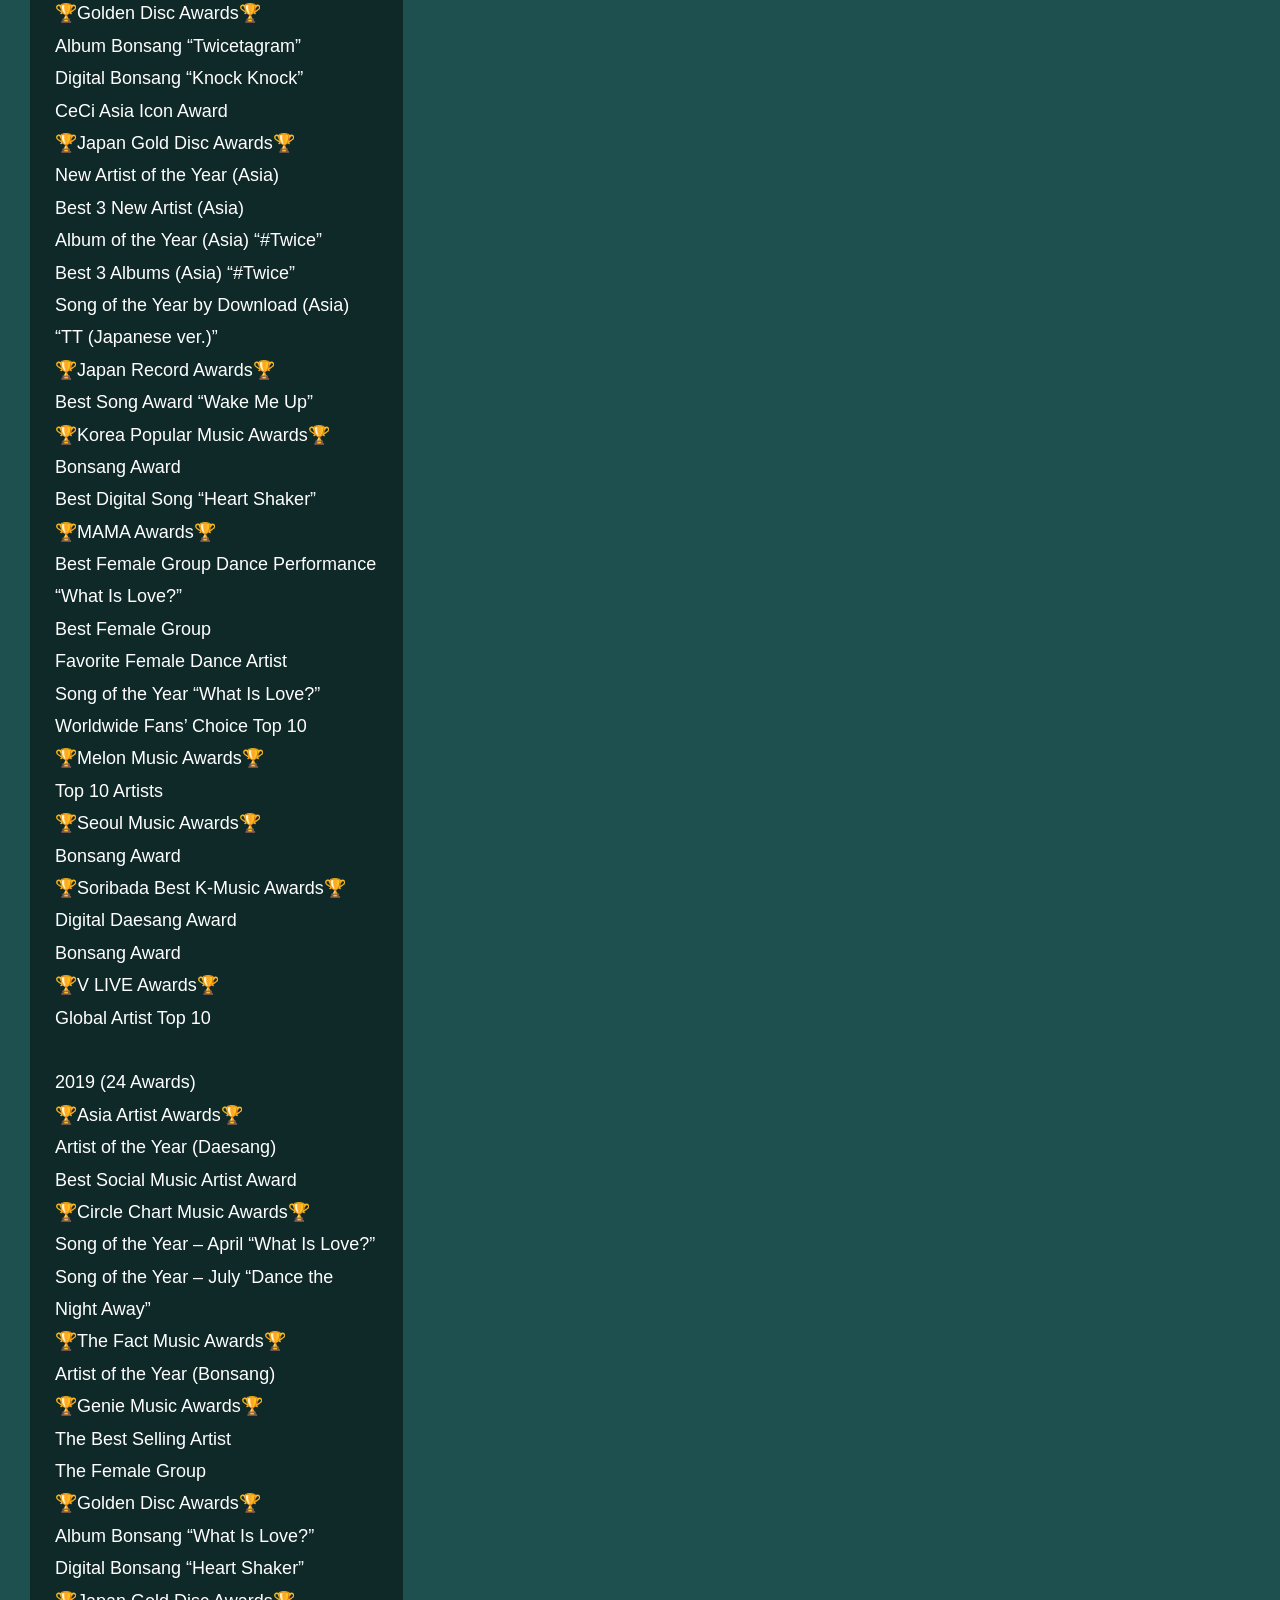
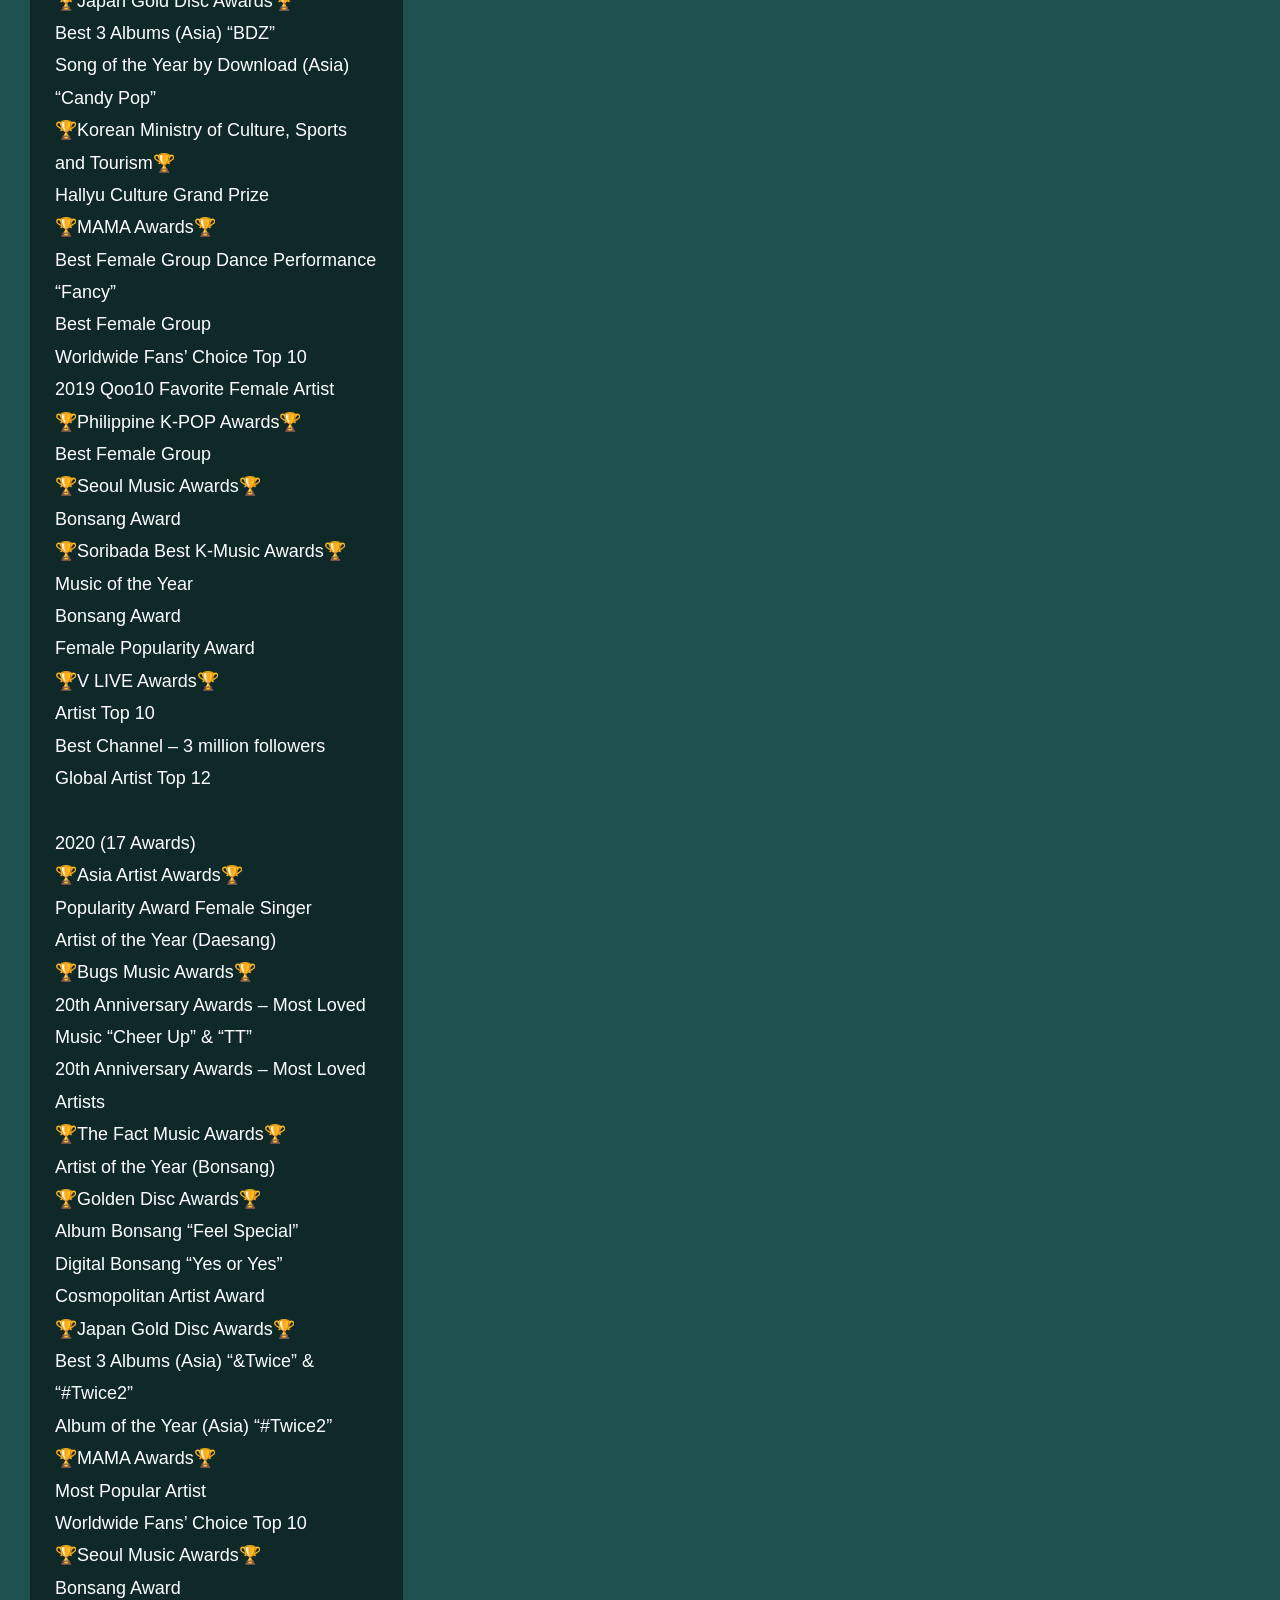
==== commit d83d39cb: "spacing clear" ====
--- a/index.html
+++ b/index.html
@@ -1,20 +1,21 @@
 <!DOCTYPE html>
 <html lang="en">
-  <head>
+  <header>
     <meta charset="UTF-8" />
-    <meta name="viewport" content="width=device-width, initial-scale=1.0" />
-    <title>The Meta of Twice</title>
+    <meta
+      name="viewport"
+      content="width = device - width, initial scale = 1.0"
+    />
+    <title>Meta of TWICE!</title>
     <link
       href="https://fonts.googleapis.com/css?family=Open+Sans:300,400"
       rel="stylesheet"
     />
-    <!-- https://fonts.google.com/ -->
     <link rel="stylesheet" href="style.css" />
-  </head>
+  </header>
   <body>
-    <div class="tm-container">
+     <div class="tm-container">
       <div class="tm-row">
-        <!-- Site Header -->
         <div class="tm-left">
           <div class="tm-left-inner">
             <div class="tm-site-header">
@@ -28,25 +29,21 @@
               <ul class="tm-site-nav-ul">
                 <li class="tm-page-nav-item">
                   <a href="#aatwices" class="tm-page-link active">
-                    <i class="fas tm-page-link-icon"></i>
                     <span>All About Twice</span>
                   </a>
                 </li>
                 <li class="tm-page-nav-item">
                   <a href="#event" class="tm-page-link">
-                    <i class="fas fa-users tm-page-link-icon"></i>
                     <span>Events</span>
                   </a>
                 </li>
                 <li class="tm-page-nav-item">
                   <a href="#FunFacts" class="tm-page-link">
-                    <i class="fas tm-page-link-icon"></i>
                     <span>Fun Facts</span>
                   </a>
                 </li>
                 <li class="tm-page-nav-item">
                   <a href="#aboutt" class="tm-page-link">
-                    <i class="fas fa-comments tm-page-link-icon"></i>
                     <span>About</span>
                   </a>
                 </li>
@@ -54,10 +51,10 @@
             </nav>
           </div>
         </div>
-        <div class="tm-right">
+                <div class="tm-right">
           <main class="tm-main">
             <div id="aatwices" class="tm-page-content">
-              <!-- All About TWice Page -->
+
               <nav class="tm-black-bg tm-aatwices-nav">
                 <ul>
                   <li>
@@ -76,109 +73,102 @@
                 </ul>
               </nav>
 
-              <div id="member" class="tm-tab-content">
-                <div class="tm-list">
-                  <div class="tm-list-item">
-                    <img
-                      src="img/jihyo.png"
-                      alt="Image"
-                      class="tm-list-item-img"
-                    />
-                    <div class="tm-black-bg tm-list-item-text">
-                      <h3 class="tm-list-item-name">Jihyo</h3>
-                      <p class="tm-list-item-description">
-                        Stage Name: Jihyo (지효)<br />Birth Name: Park Ji Soo
+              <div id = "member" class="tm-tab-content">
+                <div class="tm-list-item">
+                  <img src="img/jihyo.png" 
+                    alt="Image" 
+                    class="tm-list-item-img"
+                  />
+                  <div class="tm-black-bg tm-list-item-text">
+                    <h3 class="tm-list-item-name">Jihyo</h3>
+                    <p class="tm-list-item-description">
+                       Stage Name: Jihyo (지효)<br />Birth Name: Park Ji Soo
                         (박지수) but legalized her name to Park Ji Hyo
                         (박지효)<br />Nationality: Korean <br />Position:
                         Leader, Main Vocalist <br />Birthday: February 1, 1997
                         <br />Zodiac sign: Aquarius<br />Official Height: 162 cm
                         (5 ft 3¾ in) <br />Official Weight: 56 kg (123 lbs)<br />Blood
                         Type: O
-                      </p>
-                    </div>
-                  </div>
-                  <div class="tm-list-item">
-                    <img
-                      src="img/nayeon.jpg"
-                      alt="Image"
-                      class="tm-list-item-img"
-                    />
-                    <div class="tm-black-bg tm-list-item-text">
-                      <h3 class="tm-list-item-name">Nayeon</h3>
-                      <p class="tm-list-item-description">
-                        Stage Name: Nayeon (나연) <br />Birth Name: Im Na Yeon
+                    </p>
+                  </div>
+                </div>
+                <div class="tm-list-item">
+                  <img src="img/nayeon.jpg" 
+                    alt="Image" 
+                    class="tm-list-item-img"
+                  />
+                  <div class="tm-black-bg tm-list-item-text">
+                    <h3 class="tm-list-item-name">Nayeon</h3>
+                    <p class="tm-list-item-description">
+                       Stage Name: Nayeon (나연) <br />Birth Name: Im Na Yeon
                         (임나연) <br />Nationality: Korean <br />Position: Lead
                         Vocalist, Lead Dancer, Center, Face of the Group
                         <br />Birthday: September 22, 1995 <br />Zodiac Sign:
                         Virgo<br />
                         Height: 163 cm (5’4″) <br />Weight: 47 kg (104 lbs)<br />
                         Blood Type: A
-                      </p>
-                    </div>
-                  </div>
-                  <div class="tm-list-item">
-                    <img
-                      src="img/Jeongyeon.jpg"
-                      alt="Image"
-                      class="tm-list-item-img"
-                    />
-                    <div class="tm-black-bg tm-list-item-text"> 
-                      <h3 class="tm-list-item-name">Jeongyeon</h3>
-                      <p class="tm-list-item-description">
+                    </p>
+                  </div>
+                </div>
+                <div class="tm-list-item">
+                  <img src="img/Jeongyeon.jpg" 
+                    alt="Image" 
+                    class="tm-list-item-img"
+                  />
+                  <div class="tm-black-bg tm-list-item-text">
+                    <h3 class="tm-list-item-name">Jeongyeon</h3>
+                    <p class="tm-list-item-description">
                         Stage Name: Jeongyeon (정연) <br />Birth Name: Yoo Kyung
                         Wan (유경완), but she legalized her name to Yoo Jeong
                         Yeon (유정연) <br />Nationality: Korean <br />Position:
                         Lead Vocalist <br />Birthday: November 1, 1996
                         <br />Zodiac Sign: Scorpio Official <br />Height: 169 cm
                         (5’7″) <br />Weight: 50 kg (110 lbs) <br />Blood Type: O
-                      </p>
-                    </div>
-                  </div>
-                  <div class="tm-list-item">
-                    <img
-                      src="img/Momo.jpg"
-                      alt="Image"
-                      class="tm-list-item-img"
-                    />
-                    <div class="tm-black-bg tm-list-item-text">
-                      <h3 class="tm-list-item-name">Momo</h3>
-                      <p class="tm-list-item-description">
+                    </p>
+                  </div>
+                </div>
+                <div class="tm-list-item">
+                  <img src="img/Momo.jpg" 
+                    alt="Image" 
+                    class="tm-list-item-img"
+                  />
+                  <div class="tm-black-bg tm-list-item-text">
+                    <h3 class="tm-list-item-name">Momo</h3>
+                    <p class="tm-list-item-description">
                         Stage Name: Momo (모모) <br />Birth Name: Hirai Momo
                         (平井 もも) <br />Nationality: Japanese <br />Position:
                         Main Dancer, Sub Vocalist, Sub Rapper <br />Birthday:
                         November 9, 1996 <br />Zodiac Sign: Scorpio Official
                         <br />Height: 167 cm (5’6″) <br />Weight: 48.5 kg (106
                         lbs) <br />Blood Type: A
-                      </p>
-                    </div>
-                  </div>
-                  <div class="tm-list-item">
-                    <img
-                      src="img/Sana.jpg"
-                      alt="Image"
-                      class="tm-list-item-img"
-                    />
-                    <div class="tm-black-bg tm-list-item-text">
-                      <h3 class="tm-list-item-name">Sana</h3>
-                      <p class="tm-list-item-description">
+                    </p>
+                  </div>
+                </div>
+                <div class="tm-list-item">
+                  <img src="img/Sana.jpg" 
+                    alt="Image" 
+                    class="tm-list-item-img"
+                  />
+                  <div class="tm-black-bg tm-list-item-text">
+                    <h3 class="tm-list-item-name">Sana</h3>
+                    <p class="tm-list-item-description">
                         Stage Name: Sana (사나)<br />Birth Name: Minatozaki Sana
                         (湊崎 紗夏) <br />Nationality: Japanese<br />Position:
                         Sub Vocalist<br />Birthday: December 29, 1996
                         <br />Zodiac Sign: Capricorn<br />Official Height: 168
                         cm (5’6″) <br />Weight: 47 kg (104 lbs)<br />Blood Type:
                         B
-                      </p>
-                    </div>
-                  </div>
-                  <div class="tm-list-item">
-                    <img
-                      src="img/Mina.jpg"
-                      alt="Image"
-                      class="tm-list-item-img"
-                    />
-                    <div class="tm-black-bg tm-list-item-text">
-                      <h3 class="tm-list-item-name">Mina</h3>
-                      <p class="tm-list-item-description">
+                    </p>
+                  </div>
+                </div>
+                <div class="tm-list-item">
+                  <img src="img/Mina.jpg" 
+                    alt="Image" 
+                    class="tm-list-item-img"
+                  />
+                  <div class="tm-black-bg tm-list-item-text">
+                    <h3 class="tm-list-item-name">Mina</h3>
+                    <p class="tm-list-item-description">
                         Stage Name: Mina (미나)
                         <br />Birth Name: Myoui Mina (名井 南) <br />English
                         Name: Sharon <br />Current/Legal Nationality: Japanese
@@ -187,54 +177,51 @@
                         <br />Birthday: March 24, 1997 <br />Zodiac Sign: Aries
                         <br />Height: 163 cm (5’4″) <br />Weight: 46 kg (101
                         lbs) <br />Blood Type: A
-                      </p>
-                    </div>
-                  </div>
-                  <div class="tm-list-item">
-                    <img
-                      src="img/Dahyun.jpg"
-                      alt="Image"
-                      class="tm-list-item-img"
-                    />
-                    <div class="tm-black-bg tm-list-item-text">
-                      <h3 class="tm-list-item-name">Dahyun</h3>
-                      <p class="tm-list-item-description">
+                    </p>
+                  </div>
+                </div>
+                <div class="tm-list-item">
+                  <img src="img/Dahyun.jpg" 
+                    alt="Image" 
+                    class="tm-list-item-img"
+                  />
+                  <div class="tm-black-bg tm-list-item-text">
+                    <h3 class="tm-list-item-name">Dahyun</h3>
+                    <p class="tm-list-item-description">
                         Stage Name: Dahyun (다현)
                         <br />Birth Name: Kim Da Hyun (김다현)
                         <br />Nationality: Korean <br />Position: Lead Rapper,
                         Sub Vocalist <br />Birthday: May 28, 1998 <br />Zodiac
                         Sign: Gemini <br />Official Height: 165 cm (5’5″)
                         <br />Weight: 48.9 kg (108 lbs) <br />Blood Type: O
-                      </p>
-                    </div>
-                  </div>
-                  <div class="tm-list-item">
-                    <img
-                      src="img/Chaeyoung.jpg"
-                      alt="Image"
-                      class="tm-list-item-img"
-                    />
-                    <div class="tm-black-bg tm-list-item-text">
-                      <h3 class="tm-list-item-name">Chaeyoung</h3>
-                      <p class="tm-list-item-description">
-                        Stage Name: Chaeyoung (채영)
+                    </p>
+                  </div>
+                </div>
+                <div class="tm-list-item">
+                  <img src="img/Chaeyoung.jpg" 
+                    alt="Image" 
+                    class="tm-list-item-img"
+                  />
+                  <div class="tm-black-bg tm-list-item-text">
+                    <h3 class="tm-list-item-name">Chaeyoung</h3>
+                    <p class="tm-list-item-description">
                         <br />Birth Name: Son Chae Young (손채영) <br />English
                         Name: Katrina <br />Nationality: Korean <br />Position:
                         Main Rapper, Sub Vocalist <br />Birthday: April 23, 1999
                         <br />Zodiac Sign: Taurus <br />Official Height: 163 cm
                         (5’4″) <br />Weight: 46 kg (101 lbs) <br />Blood Type: B
-                      </p>
-                    </div>
-                  </div>
-                  <div class="tm-list-item">
-                    <img
-                      src="img/Tzuyu.jpg"
-                      alt="Image"
-                      class="tm-list-item-img"
-                    />
-                    <div class="tm-black-bg tm-list-item-text">
-                      <h3 class="tm-list-item-name">Tzuyu</h3>
-                      <p class="tm-list-item-description">
+                    </p>
+                  </div>
+                </div>
+
+                <div class="tm-list-item">
+                  <img src="img/Tzuyu.jpg" 
+                    alt="Image" 
+                    class="tm-list-item-img"
+                  />
+                  <div class="tm-black-bg tm-list-item-text">
+                    <h3 class="tm-list-item-name">Tzuyu</h3>
+                    <p class="tm-list-item-description">
                         Stage Name: Tzuyu (쯔위)
                         <br />Birth Name: Chou Tzuyu (周子瑜) <br />Korean Name:
                         Chou Tzu Yu (저우쯔위/주자유) <br />English Name: Sally
@@ -243,13 +230,13 @@
                         June 14, 1999 <br />Zodiac Sign: Gemini <br />Height:
                         170 cm (5’7″) <br />Weight: 48 kg (106 lbs) <br />Blood
                         Type: A
-                      </p>
-                    </div>
+                    </p>
                   </div>
                 </div>
               </div>
-
-              <div id="albm" class="tm-tab-content">
+            </div>
+
+            <div id="albm" class="tm-tab-content">
                 <div class="tm-list">
                   <div class="tm-list-item">
                     <img
@@ -259,7 +246,7 @@
                     />
                     <div class="tm-black-bg tm-list-item-text">
                       <h3 class="tm-list-item-name">
-                        5TH: What Is Love? <span>(5th mini-album)</span>
+                        5th: What Is Love? <span>(5th mini-album)</span>
                       </h3>
                       <p class="tm-list-item-description">
                         Released on April 9, 2018, this album has sold 414.7k
@@ -277,7 +264,7 @@
                     />
                     <div class="tm-black-bg tm-list-item-text">
                       <h3 class="tm-list-item-name">
-                        4TH: Fancy You<span>(7th mini-album)</span>
+                        4th: Fancy You<span>(7th mini-album)</span>
                       </h3>
                       <p class="tm-list-item-description">
                         Released on April 22, 2019, this album has sold 419.9k
@@ -294,7 +281,7 @@
                     />
                     <div class="tm-black-bg tm-list-item-text">
                       <h3 class="tm-list-item-name">
-                        3RD: Feel Special<span>(8th mini-album)</span>
+                        3rd: Feel Special<span>(8th mini-album)</span>
                       </h3>
                       <p class="tm-list-item-description">
                         Released on September 23, 2019, this album has sold
@@ -312,7 +299,7 @@
                     />
                     <div class="tm-black-bg tm-list-item-text">
                       <h3 class="tm-list-item-name">
-                        2ND: LANE 1<span>(3rd mini-album)</span>
+                        2nd: LANE 1<span>(3rd mini-album)</span>
                       </h3>
                       <p class="tm-list-item-description">
                         Released on October 24, 2016, this album has sold 475.3k
@@ -329,7 +316,7 @@
                     />
                     <div class="tm-black-bg tm-list-item-text">
                       <h3 class="tm-list-item-name">
-                        More & More<span>(9th mini-album)</span>
+                        1st: More & More<span>(9th mini-album)</span>
                       </h3>
                       <p class="tm-list-item-description">
                         Released on June 1, 2020, this album has sold 569.1k
@@ -341,7 +328,7 @@
                 </div>
               </div>
 
-              <div id="awrd" class="tm-tab-content">
+                            <div id="awrd" class="tm-tab-content">
                 <div class="tm-list">
                   <div class="tm-list-item">
                     <div class="tm-black-bg tm-list-item-text">
@@ -548,7 +535,6 @@
                   </div>
                 </div>
               </div>
-              <!-- end All About Twice Page -->
             </div>
 
             <!-- Event Page -->
@@ -576,7 +562,7 @@
                   Twicecoaster: Lane 2, and Signal</p>
                 </p>
               </div>
-              
+
               <div class="tm-black-bg tm-mb-20 tm-event-box-2">
                 <div class="tm-list-item tm-list-item-2">
                   <div class="tm-list-item-text-  2">
@@ -603,8 +589,7 @@
                   <div class="tm-list-item-text-2">
                     <h2 class="tm-text-primary">Twice Showcase Live Tour "Candy Pop" (2018) </h2>
                     <p>
-                     Twice "Candy Pop" starts on January 19, 2018
-                     and ends on February 1, 2018.
+                     Twice "Candy Pop" starts on January 19, 2018 and ends on February 1, 2018.
                     </p>
                   </div>
                   <img
@@ -619,168 +604,13 @@
                 <p>Associated albums: One More Time and Candy Pop</p>
                 </p>
               </div>
-
-              <div class="tm-black-bg tm-mb-20 tm-event-box-2">
-                <div class="tm-list-item tm-list-item-2">
-                  <div class="tm-list-item-text-2">
-                    <h2 class="tm-text-primary">Twice 2nd Tour: Twiceland Zone 2 - Fantasy Park (2018)</h2>
-                    <p>
-                     Twice "Fantasy Park" starts on May 18, 2018
-                     and ends on August 25, 2018.
-                    </p>
-                  </div>
-                  <img
-                    src="img/fantasypark.jpg"
-                    alt="Image"
-                    class="tm-list-item-img tm-list-item-img-big tm-img-right"
-                  />
-                </div>
-                <p>
-                The asia tour has a total of 10 shows. Three shows in South Korea, four in Japan, 
-                one in Singapore, one in Thailand, and one in Indonesia with a total of 90,000 attendees in
-                these five countries.
-                <p>Associated albums: Twicetagram and What Is Love?</p>
-                </p>
-              </div>
-
-              <div class="tm-black-bg tm-mb-20 tm-event-box-2">
-                <div class="tm-list-item tm-list-item-2">
-                  <div class="tm-list-item-text-2">
-                    <h2 class="tm-text-primary">Twice 1st Arena Tour "BDZ" (2018)</h2>
-                    <p>
-                     Twice "BDZ" starts on September 29, 2018 and ends on October 17, 2018.
-                    </p>
-                  </div>
-                  <img
-                    src="img/bdz.jpg"
-                    alt="Image"
-                    class="tm-list-item-img tm-list-item-img-big tm-img-right"
-                  />
-                </div>
-                <p>
-                A Japan tour has a total of 8 shows with a total of 70,000 attendees. One in Chiba, 
-                two in Nagoya, three in Kobe, and two in Tokyo.
-                <p>Associated albums: BDZ</p>
-                </p>
-              </div>
-
-              <div class="tm-black-bg tm-mb-20 tm-event-box-2">
-                <div class="tm-list-item tm-list-item-2">
-                  <div class="tm-list-item-text-2">
-                    <h2 class="tm-text-primary">Twice Dome Tour "#Dreamday" (2019)</h2>
-                    <p>
-                     Twice "#Dreamday" starts on March 20, 2019
-                     and ends on April 6, 2019.
-                    </p>
-                  </div>
-                  <img
-                    src="img/dreamday.jpg"
-                    alt="Image"
-                    class="tm-list-item-img tm-list-item-img-big tm-img-right"
-                  />
-                </div>
-                <p>
-                Another Japan tour that has a total of 5 shows with a total of 220,000 attendees. 
-                Two shows in Osaka, two in Tokyo, and one in Nagoya
-                <p>Associated albums: #Twice2</p>
-                </p>
-              </div>
-
-              <div class="tm-black-bg tm-mb-20 tm-event-box-2">
-                <div class="tm-list-item tm-list-item-2">
-                  <div class="tm-list-item-text-2">
-                    <h2 class="tm-text-primary">Twice World Tour "Twicelights" (2019)</h2>
-                    <p>
-                     Twice "Twicelights" starts on May 25, 2019 and ends on February 23, 2020.
-                    </p>
-                  </div>
-                  <img
-                    src="img/twicelights.jpg"
-                    alt="Image"
-                    class="tm-list-item-img tm-list-item-img-big tm-img-right"
-                  />
-                </div>
-                <p>
-                This time it's World tour that has 21 shows in Asia and 4 in North America. The countries are Japan, 
-                Malaysia, Mexico, Philippines, South Korea, Thailand, and United States 
-                <p>Associated albums: Yes or Yes, Fancy You, Feel Special, and &Twice</p>
-                </p>
-              </div>
-
-              <div class="tm-black-bg tm-mb-20 tm-event-box-2">
-                <div class="tm-list-item tm-list-item-2">
-                  <div class="tm-list-item-text-2">
-                    <h2 class="tm-text-primary">Twice 4th World Tour "III" (2021)</h2>
-                    <p>
-                     Twice "III" starts on December 25, 2021 and ends on May 15, 2022.
-                    </p>
-                  </div>
-                  <img
-                    src="img/III.jpg"
-                    alt="Image"
-                    class="tm-list-item-img tm-list-item-img-big tm-img-right"
-                  />
-                </div>
-                <p>
-                This time it's World tour that has 5 shows in Asia and 9 in North America with a total of 14 shows. 
-                The countries are Japan, South Korea, and United States. Some shows are cancelled due to new social 
-                distancing guidelines in Seoul.
-                <p>Associated albums: Formula of Love: O+T=<3</p>
-                </p>
-              </div>
-
-              <div class="tm-black-bg tm-mb-20 tm-event-box-2">
-                <div class="tm-list-item tm-list-item-2">
-                  <div class="tm-list-item-text-2">
-                    <h2 class="tm-text-primary">Twice 5th World Tour "Ready to Be" (2023)</h2>
-                    <p>
-                     Twice "Ready to Be" starts on April 15, 2023.
-                    </p>
-                  </div>
-                  <img
-                    src="img/readytobe.jpg"
-                    alt="Image"
-                    class="tm-list-item-img tm-list-item-img-big tm-img-right"
-                  />
-                </div>
-                <p>
-                Another World tour that has 17 shows in Asia, 15 in North America, 5 in Oceania, 
-                5 in Europe, and 2 in South America with 44 in total. The countries are Australia, 
-                Brazil, Canada, France, Germany, Indonesia, Japan, Mexico, Philippines, 
-                Singapore, South Korea, Thailand, United Kingdom, and lastly the United States.
-                <p>Associated albums: Ready to Be</p>
-                </p>
-              </div>       
-
-             <div class="tm-black-bg tm-mb-20 tm-event-box-2">
-                <div class="tm-list-item tm-list-item-2">
-                  <div class="tm-list-item-text-2">
-                    <h2 class="tm-text-primary">Beyond Live (2020)</h2>
-                    <p>
-                     "Twice: World in a Day"
-                    </p>
-                  </div>
-                  <img
-                    src="img/beyond live.jpg"
-                    alt="Image"
-                    class="tm-list-item-img tm-list-item-img-big tm-img-right"
-                  />
-                </div>
-                <p>
-                  Twice’s “World in A Day” was held under the concept of traveling the world
-                  in a day via an online tour, where the stage was themed around 16 cities
-                  across the world and the songs were rearranged to match the vibe of the
-                  different cities, from Seoul to Bangkok, Manila and Singapore to Los Angeles,
-                  New York and Chicago. Keeping true to the theme, thousands of fans from 126 
-                  countries around the world joined in to watch the concert, paying a minimum 
-                  of 33,000 won ($28) per ticket.
-                </p>
-              </div>
-            </div>          
+            </div>
+            
+            
             <!-- end events Page -->
 
             <!-- FUN FACTS -->
-            <div id="FunFacts" class="tm-page-content">
+              <div id="FunFacts" class="tm-page-content">
               <div class="twice-funfacts">
                 <div class="tm-black-bg tm-funfact">
                   <img src="img/FunFact_Group.jpg" alt="Image" />
@@ -812,8 +642,8 @@
                       hates broccoli.<br />
                     </p>
                   </div>
-                </div>
-                <div class="tm-black-bg tm-funfact">
+                </div>  
+                 <div class="tm-black-bg tm-funfact">
                   <img src="img/FunFact_Nayeon.jpg" alt="Image" />
                   <div class="tm-funfacts-description">
                     <h2 class="tm-text-primary tm-funfacts-title">TWICE</h2>
@@ -903,22 +733,7 @@
                     </p>
                   </div>
                 </div>
-                <div class="tm-black-bg tm-funfact">
-                  <img src="img/FunFact_Chaeyoung.jpg" alt="Image" />
-                  <div class="tm-funfacts-description">
-                    <h2 class="tm-text-primary tm-funfacts-title">TWICE</h2>
-                    <h2 class="tm-text-primary tm-funfacts-title2">
-                      Chaeyoung (채영) 🍓
-                    </h2>
-                    <p class="tm-funfatcs-text">
-                      🍓 Chaeyoung likes basketball.<br />
-                      🍓 Chaeyoung sleeps the most of the group.<br />
-                      🍓 Chaeyoung likes eating healthy like fruits and veggies,
-                      she does not like sweets. <br />
-                    </p>
-                  </div>
-                </div>
-                <div class="tm-black-bg tm-funfact">
+                 <div class="tm-black-bg tm-funfact">
                   <img src="img/FunFact_Jeongyeon.jpg" alt="Image" />
                   <div class="tm-funfacts-description">
                     <h2 class="tm-text-primary tm-funfacts-title">TWICE</h2>
@@ -936,9 +751,9 @@
                 </div>
               </div>
             </div>
-            <!-- End of FUNFATCS -->
-
-            <!-- ABOUT - GROUP MEMBERS -->
+              <!-- END FUN FACTS -->
+
+              <!-- ABOUT - GROUP MEMBERS -->
             <div id="aboutt" class="tm-page-content">
               <div class="tm-black-bg tm-aboutt-text-container">
                 <h2 class="tm-text-primary">About</h2>
@@ -950,55 +765,10 @@
                    Kpop group TWICE!
                 </p>
               </div>
-              <div class="tm-black-bg tm-aboutt-form-container tm-align-right">
-                <h2 class="tm-text-primary">Members</h2>
-                <div class="tm-black-bg tm-funfact">
-                  <img src="img/grp-members/member-1.jpg" alt="Image" />
-                  <div class="tm-funfacts-description">
-                    <h2 class="tm-text-primary tm-funfacts-title">Leader</h2>
-                    <h2 class="tm-text-primary tm-funfacts-title2">
-                      Edan Fher Raymundo
-                    </h2>
-                  </div>
-                </div>
-                <div class="tm-black-bg tm-funfact">
-                  <img src="img/grp-members/member-2.jpg" alt="Image" />
-                  <div class="tm-funfacts-description">
-                    <h2 class="tm-text-primary tm-funfacts-title">Member</h2>
-                    <h2 class="tm-text-primary tm-funfacts-title2">
-                      Nolly Alvarado
-                    </h2>
-                  </div>
-                </div>
-                <div class="tm-black-bg tm-funfact">
-                  <img src="img/grp-members/member-3.jpg" alt="Image" />
-                  <div class="tm-funfacts-description">
-                    <h2 class="tm-text-primary tm-funfacts-title">Member</h2>
-                    <h2 class="tm-text-primary tm-funfacts-title2">
-                      Jestro De Castro
-                    </h2>
-                  </div>
-                </div>
-                <div class="tm-black-bg tm-funfact">
-                  <img src="img/grp-members/member-5.jpg" alt="Image" />
-                  <div class="tm-funfacts-description">
-                    <h2 class="tm-text-primary tm-funfacts-title">Member</h2>
-                    <h2 class="tm-text-primary tm-funfacts-title2">
-                      Angelo Padilla
-                    </h2>
-                  </div>
-                </div>
-                <div class="tm-black-bg tm-funfact">
-                  <img src="img/grp-members/member-4.jpg" alt="Image" />
-                  <div class="tm-funfacts-description">
-                    <h2 class="tm-text-primary tm-funfacts-title">Member</h2>
-                    <h2 class="tm-text-primary tm-funfacts-title2">
-                      RonaldJr. E. Labrado
-                    </h2>
-                  </div>
-                </div>
-            <!-- end Contact Page -->
-          </main>
+              
+              <!-- END OF ABOUT - GROUP MEMBERS -->
+
+              </main>
         </div>
       </div>
       <footer class="tm-site-footer">
@@ -1014,7 +784,7 @@
       </video>
     </div>
 
-    <script src="js/jquery-3.4.1.min.js"></script>
+  </body> <script src="js/jquery-3.4.1.min.js"></script>
     <script>
       function setVideoSize() {
         const vidWidth = 1920;
@@ -1039,7 +809,7 @@
         $(".tm-tab-link").removeClass("active");
         $(evt.currentTarget).addClass("active");
       }
-
+      
       function initPage() {
         let pageId = location.hash;
 
@@ -1062,40 +832,9 @@
         page.show();
       }
 
-      $(document).ready(function () {
-        /***************** Pages *****************/
-
-        initPage();
-
-        $(".tm-page-link").click(function (event) {
-          if (window.innerWidth > 991) {
-            event.preventDefault();
-          }
-
-          highlightMenu($(event.currentTarget));
-          showPage($(event.currentTarget.hash));
-        });
-
-        /***************** Tabs *******************/
-
-        $(".tm-tab-link").on("click", (e) => {
-          e.preventDefault();
-          openTab(e, $(e.target).data("id"));
-        });
-
-        $(".tm-tab-link.active").click(); // Open default tab
-
-        /************** Video background *********/
-
-        setVideoSize();
-
-        // Set video background size based on window size
-        let timeout;
-        window.onresize = function () {
-          clearTimeout(timeout);
-          timeout = setTimeout(setVideoSize, 100);
-        };
-      });
+      
+      
+     
     </script>
-  </body>
+    </body>
 </html>
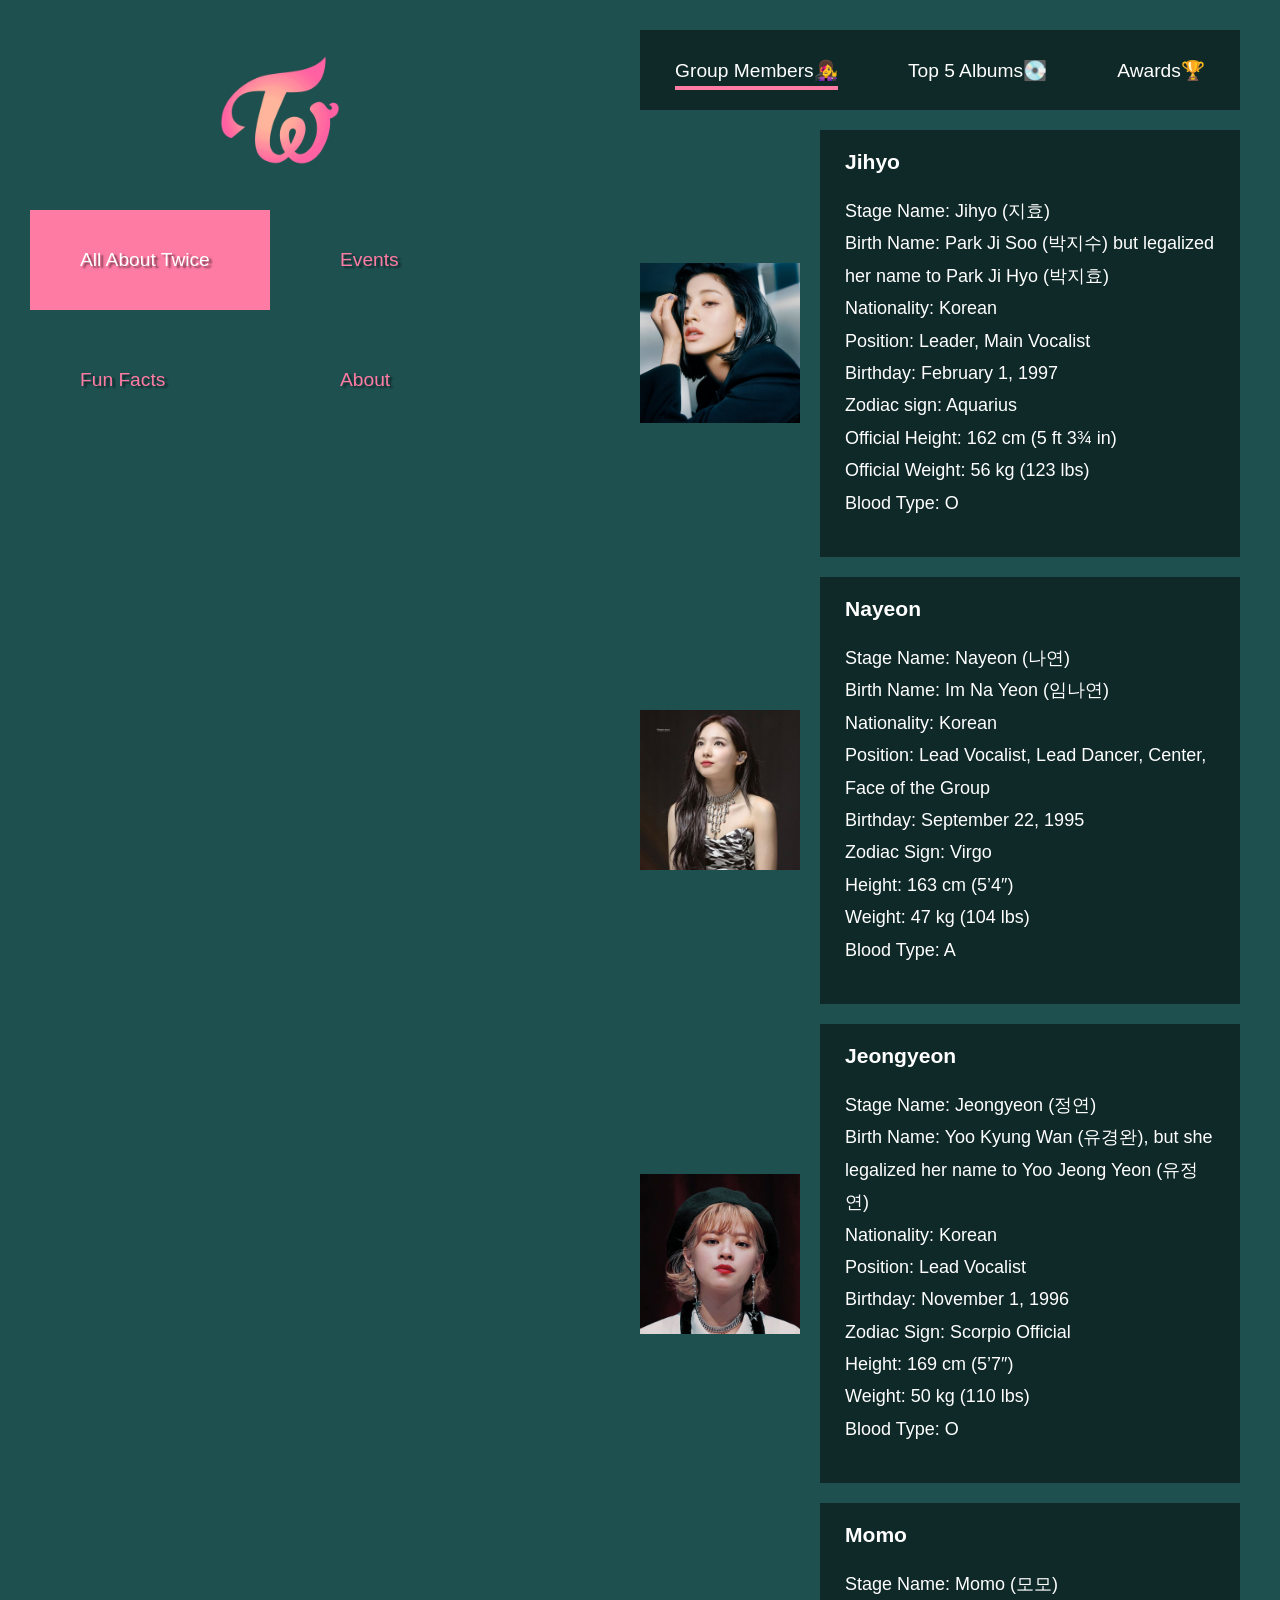
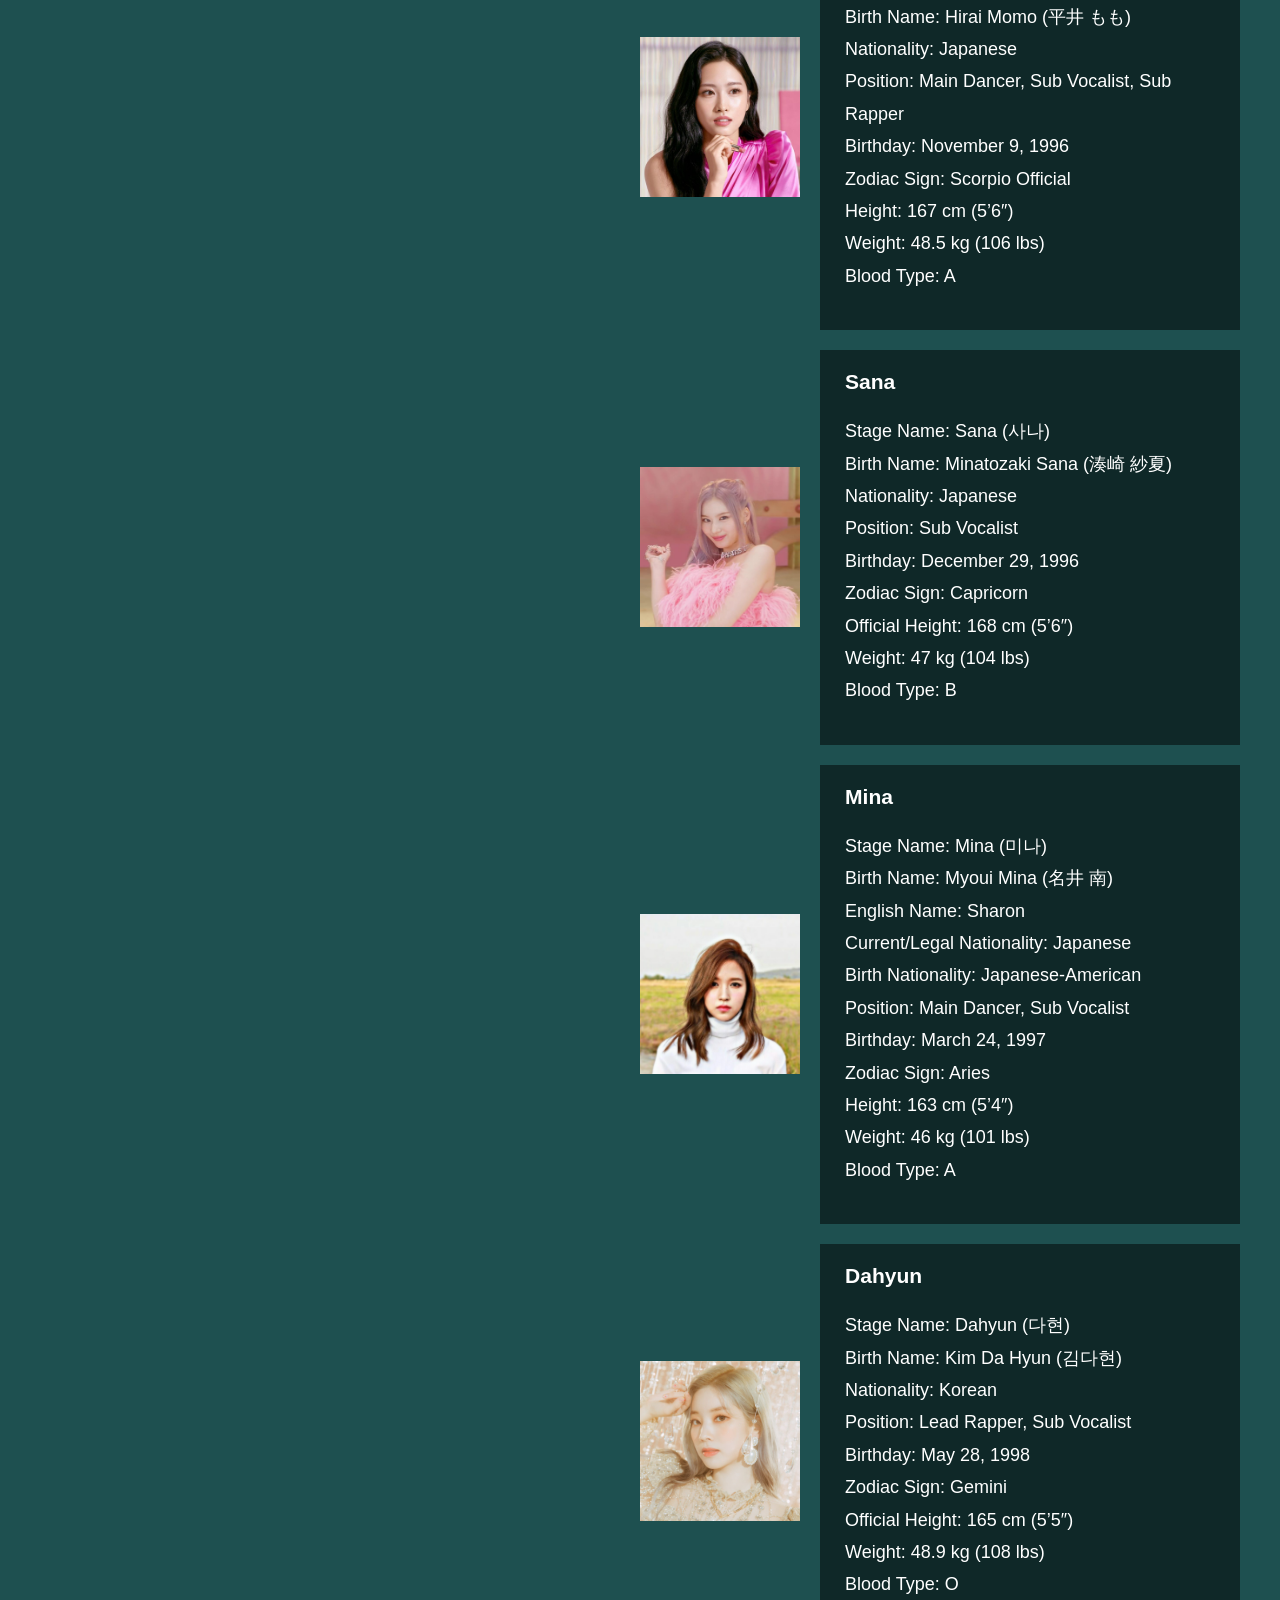
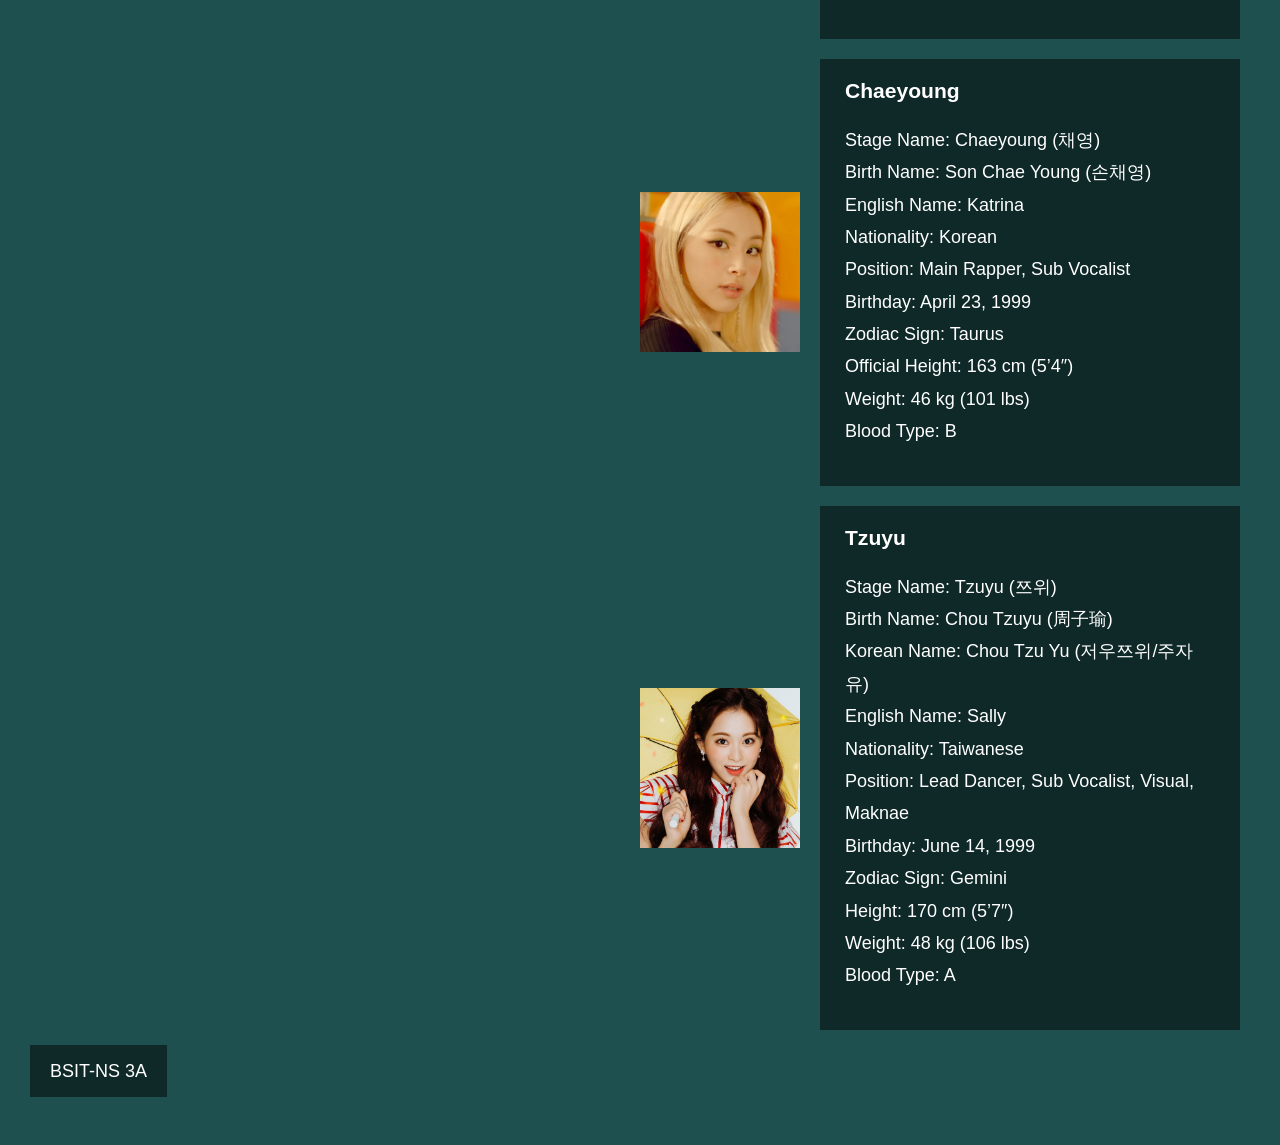
==== commit f3a173d7: "Merge branch 'padilla_event'" ====
--- a/index.html
+++ b/index.html
@@ -1,21 +1,20 @@
 <!DOCTYPE html>
 <html lang="en">
-  <header>
+  <head>
     <meta charset="UTF-8" />
-    <meta
-      name="viewport"
-      content="width = device - width, initial scale = 1.0"
-    />
-    <title>Meta of TWICE!</title>
+    <meta name="viewport" content="width=device-width, initial-scale=1.0" />
+    <title>The Meta of Twice</title>
     <link
       href="https://fonts.googleapis.com/css?family=Open+Sans:300,400"
       rel="stylesheet"
     />
+    <!-- https://fonts.google.com/ -->
     <link rel="stylesheet" href="style.css" />
-  </header>
+  </head>
   <body>
-     <div class="tm-container">
+    <div class="tm-container">
       <div class="tm-row">
+        <!-- Site Header -->
         <div class="tm-left">
           <div class="tm-left-inner">
             <div class="tm-site-header">
@@ -29,21 +28,25 @@
               <ul class="tm-site-nav-ul">
                 <li class="tm-page-nav-item">
                   <a href="#aatwices" class="tm-page-link active">
+                    <i class="fas tm-page-link-icon"></i>
                     <span>All About Twice</span>
                   </a>
                 </li>
                 <li class="tm-page-nav-item">
                   <a href="#event" class="tm-page-link">
+                    <i class="fas fa-users tm-page-link-icon"></i>
                     <span>Events</span>
                   </a>
                 </li>
                 <li class="tm-page-nav-item">
                   <a href="#FunFacts" class="tm-page-link">
+                    <i class="fas tm-page-link-icon"></i>
                     <span>Fun Facts</span>
                   </a>
                 </li>
                 <li class="tm-page-nav-item">
                   <a href="#aboutt" class="tm-page-link">
+                    <i class="fas fa-comments tm-page-link-icon"></i>
                     <span>About</span>
                   </a>
                 </li>
@@ -51,10 +54,10 @@
             </nav>
           </div>
         </div>
-                <div class="tm-right">
+        <div class="tm-right">
           <main class="tm-main">
             <div id="aatwices" class="tm-page-content">
-
+              <!-- All About TWice Page -->
               <nav class="tm-black-bg tm-aatwices-nav">
                 <ul>
                   <li>
@@ -73,102 +76,109 @@
                 </ul>
               </nav>
 
-              <div id = "member" class="tm-tab-content">
-                <div class="tm-list-item">
-                  <img src="img/jihyo.png" 
-                    alt="Image" 
-                    class="tm-list-item-img"
-                  />
-                  <div class="tm-black-bg tm-list-item-text">
-                    <h3 class="tm-list-item-name">Jihyo</h3>
-                    <p class="tm-list-item-description">
-                       Stage Name: Jihyo (지효)<br />Birth Name: Park Ji Soo
+              <div id="member" class="tm-tab-content">
+                <div class="tm-list">
+                  <div class="tm-list-item">
+                    <img
+                      src="img/jihyo.png"
+                      alt="Image"
+                      class="tm-list-item-img"
+                    />
+                    <div class="tm-black-bg tm-list-item-text">
+                      <h3 class="tm-list-item-name">Jihyo</h3>
+                      <p class="tm-list-item-description">
+                        Stage Name: Jihyo (지효)<br />Birth Name: Park Ji Soo
                         (박지수) but legalized her name to Park Ji Hyo
                         (박지효)<br />Nationality: Korean <br />Position:
                         Leader, Main Vocalist <br />Birthday: February 1, 1997
                         <br />Zodiac sign: Aquarius<br />Official Height: 162 cm
                         (5 ft 3¾ in) <br />Official Weight: 56 kg (123 lbs)<br />Blood
                         Type: O
-                    </p>
-                  </div>
-                </div>
-                <div class="tm-list-item">
-                  <img src="img/nayeon.jpg" 
-                    alt="Image" 
-                    class="tm-list-item-img"
-                  />
-                  <div class="tm-black-bg tm-list-item-text">
-                    <h3 class="tm-list-item-name">Nayeon</h3>
-                    <p class="tm-list-item-description">
-                       Stage Name: Nayeon (나연) <br />Birth Name: Im Na Yeon
+                      </p>
+                    </div>
+                  </div>
+                  <div class="tm-list-item">
+                    <img
+                      src="img/nayeon.jpg"
+                      alt="Image"
+                      class="tm-list-item-img"
+                    />
+                    <div class="tm-black-bg tm-list-item-text">
+                      <h3 class="tm-list-item-name">Nayeon</h3>
+                      <p class="tm-list-item-description">
+                        Stage Name: Nayeon (나연) <br />Birth Name: Im Na Yeon
                         (임나연) <br />Nationality: Korean <br />Position: Lead
                         Vocalist, Lead Dancer, Center, Face of the Group
                         <br />Birthday: September 22, 1995 <br />Zodiac Sign:
                         Virgo<br />
                         Height: 163 cm (5’4″) <br />Weight: 47 kg (104 lbs)<br />
                         Blood Type: A
-                    </p>
-                  </div>
-                </div>
-                <div class="tm-list-item">
-                  <img src="img/Jeongyeon.jpg" 
-                    alt="Image" 
-                    class="tm-list-item-img"
-                  />
-                  <div class="tm-black-bg tm-list-item-text">
-                    <h3 class="tm-list-item-name">Jeongyeon</h3>
-                    <p class="tm-list-item-description">
+                      </p>
+                    </div>
+                  </div>
+                  <div class="tm-list-item">
+                    <img
+                      src="img/Jeongyeon.jpg"
+                      alt="Image"
+                      class="tm-list-item-img"
+                    />
+                    <div class="tm-black-bg tm-list-item-text"> 
+                      <h3 class="tm-list-item-name">Jeongyeon</h3>
+                      <p class="tm-list-item-description">
                         Stage Name: Jeongyeon (정연) <br />Birth Name: Yoo Kyung
                         Wan (유경완), but she legalized her name to Yoo Jeong
                         Yeon (유정연) <br />Nationality: Korean <br />Position:
                         Lead Vocalist <br />Birthday: November 1, 1996
                         <br />Zodiac Sign: Scorpio Official <br />Height: 169 cm
                         (5’7″) <br />Weight: 50 kg (110 lbs) <br />Blood Type: O
-                    </p>
-                  </div>
-                </div>
-                <div class="tm-list-item">
-                  <img src="img/Momo.jpg" 
-                    alt="Image" 
-                    class="tm-list-item-img"
-                  />
-                  <div class="tm-black-bg tm-list-item-text">
-                    <h3 class="tm-list-item-name">Momo</h3>
-                    <p class="tm-list-item-description">
+                      </p>
+                    </div>
+                  </div>
+                  <div class="tm-list-item">
+                    <img
+                      src="img/Momo.jpg"
+                      alt="Image"
+                      class="tm-list-item-img"
+                    />
+                    <div class="tm-black-bg tm-list-item-text">
+                      <h3 class="tm-list-item-name">Momo</h3>
+                      <p class="tm-list-item-description">
                         Stage Name: Momo (모모) <br />Birth Name: Hirai Momo
                         (平井 もも) <br />Nationality: Japanese <br />Position:
                         Main Dancer, Sub Vocalist, Sub Rapper <br />Birthday:
                         November 9, 1996 <br />Zodiac Sign: Scorpio Official
                         <br />Height: 167 cm (5’6″) <br />Weight: 48.5 kg (106
                         lbs) <br />Blood Type: A
-                    </p>
-                  </div>
-                </div>
-                <div class="tm-list-item">
-                  <img src="img/Sana.jpg" 
-                    alt="Image" 
-                    class="tm-list-item-img"
-                  />
-                  <div class="tm-black-bg tm-list-item-text">
-                    <h3 class="tm-list-item-name">Sana</h3>
-                    <p class="tm-list-item-description">
+                      </p>
+                    </div>
+                  </div>
+                  <div class="tm-list-item">
+                    <img
+                      src="img/Sana.jpg"
+                      alt="Image"
+                      class="tm-list-item-img"
+                    />
+                    <div class="tm-black-bg tm-list-item-text">
+                      <h3 class="tm-list-item-name">Sana</h3>
+                      <p class="tm-list-item-description">
                         Stage Name: Sana (사나)<br />Birth Name: Minatozaki Sana
                         (湊崎 紗夏) <br />Nationality: Japanese<br />Position:
                         Sub Vocalist<br />Birthday: December 29, 1996
                         <br />Zodiac Sign: Capricorn<br />Official Height: 168
                         cm (5’6″) <br />Weight: 47 kg (104 lbs)<br />Blood Type:
                         B
-                    </p>
-                  </div>
-                </div>
-                <div class="tm-list-item">
-                  <img src="img/Mina.jpg" 
-                    alt="Image" 
-                    class="tm-list-item-img"
-                  />
-                  <div class="tm-black-bg tm-list-item-text">
-                    <h3 class="tm-list-item-name">Mina</h3>
-                    <p class="tm-list-item-description">
+                      </p>
+                    </div>
+                  </div>
+                  <div class="tm-list-item">
+                    <img
+                      src="img/Mina.jpg"
+                      alt="Image"
+                      class="tm-list-item-img"
+                    />
+                    <div class="tm-black-bg tm-list-item-text">
+                      <h3 class="tm-list-item-name">Mina</h3>
+                      <p class="tm-list-item-description">
                         Stage Name: Mina (미나)
                         <br />Birth Name: Myoui Mina (名井 南) <br />English
                         Name: Sharon <br />Current/Legal Nationality: Japanese
@@ -177,51 +187,54 @@
                         <br />Birthday: March 24, 1997 <br />Zodiac Sign: Aries
                         <br />Height: 163 cm (5’4″) <br />Weight: 46 kg (101
                         lbs) <br />Blood Type: A
-                    </p>
-                  </div>
-                </div>
-                <div class="tm-list-item">
-                  <img src="img/Dahyun.jpg" 
-                    alt="Image" 
-                    class="tm-list-item-img"
-                  />
-                  <div class="tm-black-bg tm-list-item-text">
-                    <h3 class="tm-list-item-name">Dahyun</h3>
-                    <p class="tm-list-item-description">
+                      </p>
+                    </div>
+                  </div>
+                  <div class="tm-list-item">
+                    <img
+                      src="img/Dahyun.jpg"
+                      alt="Image"
+                      class="tm-list-item-img"
+                    />
+                    <div class="tm-black-bg tm-list-item-text">
+                      <h3 class="tm-list-item-name">Dahyun</h3>
+                      <p class="tm-list-item-description">
                         Stage Name: Dahyun (다현)
                         <br />Birth Name: Kim Da Hyun (김다현)
                         <br />Nationality: Korean <br />Position: Lead Rapper,
                         Sub Vocalist <br />Birthday: May 28, 1998 <br />Zodiac
                         Sign: Gemini <br />Official Height: 165 cm (5’5″)
                         <br />Weight: 48.9 kg (108 lbs) <br />Blood Type: O
-                    </p>
-                  </div>
-                </div>
-                <div class="tm-list-item">
-                  <img src="img/Chaeyoung.jpg" 
-                    alt="Image" 
-                    class="tm-list-item-img"
-                  />
-                  <div class="tm-black-bg tm-list-item-text">
-                    <h3 class="tm-list-item-name">Chaeyoung</h3>
-                    <p class="tm-list-item-description">
+                      </p>
+                    </div>
+                  </div>
+                  <div class="tm-list-item">
+                    <img
+                      src="img/Chaeyoung.jpg"
+                      alt="Image"
+                      class="tm-list-item-img"
+                    />
+                    <div class="tm-black-bg tm-list-item-text">
+                      <h3 class="tm-list-item-name">Chaeyoung</h3>
+                      <p class="tm-list-item-description">
+                        Stage Name: Chaeyoung (채영)
                         <br />Birth Name: Son Chae Young (손채영) <br />English
                         Name: Katrina <br />Nationality: Korean <br />Position:
                         Main Rapper, Sub Vocalist <br />Birthday: April 23, 1999
                         <br />Zodiac Sign: Taurus <br />Official Height: 163 cm
                         (5’4″) <br />Weight: 46 kg (101 lbs) <br />Blood Type: B
-                    </p>
-                  </div>
-                </div>
-
-                <div class="tm-list-item">
-                  <img src="img/Tzuyu.jpg" 
-                    alt="Image" 
-                    class="tm-list-item-img"
-                  />
-                  <div class="tm-black-bg tm-list-item-text">
-                    <h3 class="tm-list-item-name">Tzuyu</h3>
-                    <p class="tm-list-item-description">
+                      </p>
+                    </div>
+                  </div>
+                  <div class="tm-list-item">
+                    <img
+                      src="img/Tzuyu.jpg"
+                      alt="Image"
+                      class="tm-list-item-img"
+                    />
+                    <div class="tm-black-bg tm-list-item-text">
+                      <h3 class="tm-list-item-name">Tzuyu</h3>
+                      <p class="tm-list-item-description">
                         Stage Name: Tzuyu (쯔위)
                         <br />Birth Name: Chou Tzuyu (周子瑜) <br />Korean Name:
                         Chou Tzu Yu (저우쯔위/주자유) <br />English Name: Sally
@@ -230,13 +243,13 @@
                         June 14, 1999 <br />Zodiac Sign: Gemini <br />Height:
                         170 cm (5’7″) <br />Weight: 48 kg (106 lbs) <br />Blood
                         Type: A
-                    </p>
-                  </div>
-                </div>
-              </div>
-            </div>
-
-            <div id="albm" class="tm-tab-content">
+                      </p>
+                    </div>
+                  </div>
+                </div>
+              </div>
+
+              <div id="albm" class="tm-tab-content">
                 <div class="tm-list">
                   <div class="tm-list-item">
                     <img
@@ -246,7 +259,7 @@
                     />
                     <div class="tm-black-bg tm-list-item-text">
                       <h3 class="tm-list-item-name">
-                        5th: What Is Love? <span>(5th mini-album)</span>
+                        5TH: What Is Love? <span>(5th mini-album)</span>
                       </h3>
                       <p class="tm-list-item-description">
                         Released on April 9, 2018, this album has sold 414.7k
@@ -264,7 +277,7 @@
                     />
                     <div class="tm-black-bg tm-list-item-text">
                       <h3 class="tm-list-item-name">
-                        4th: Fancy You<span>(7th mini-album)</span>
+                        4TH: Fancy You<span>(7th mini-album)</span>
                       </h3>
                       <p class="tm-list-item-description">
                         Released on April 22, 2019, this album has sold 419.9k
@@ -281,7 +294,7 @@
                     />
                     <div class="tm-black-bg tm-list-item-text">
                       <h3 class="tm-list-item-name">
-                        3rd: Feel Special<span>(8th mini-album)</span>
+                        3RD: Feel Special<span>(8th mini-album)</span>
                       </h3>
                       <p class="tm-list-item-description">
                         Released on September 23, 2019, this album has sold
@@ -299,7 +312,7 @@
                     />
                     <div class="tm-black-bg tm-list-item-text">
                       <h3 class="tm-list-item-name">
-                        2nd: LANE 1<span>(3rd mini-album)</span>
+                        2ND: LANE 1<span>(3rd mini-album)</span>
                       </h3>
                       <p class="tm-list-item-description">
                         Released on October 24, 2016, this album has sold 475.3k
@@ -316,7 +329,7 @@
                     />
                     <div class="tm-black-bg tm-list-item-text">
                       <h3 class="tm-list-item-name">
-                        1st: More & More<span>(9th mini-album)</span>
+                        1ST: More & More<span>(9th mini-album)</span>
                       </h3>
                       <p class="tm-list-item-description">
                         Released on June 1, 2020, this album has sold 569.1k
@@ -328,7 +341,7 @@
                 </div>
               </div>
 
-                            <div id="awrd" class="tm-tab-content">
+              <div id="awrd" class="tm-tab-content">
                 <div class="tm-list">
                   <div class="tm-list-item">
                     <div class="tm-black-bg tm-list-item-text">
@@ -535,6 +548,7 @@
                   </div>
                 </div>
               </div>
+              <!-- end All About Twice Page -->
             </div>
 
             <!-- Event Page -->
@@ -562,7 +576,7 @@
                   Twicecoaster: Lane 2, and Signal</p>
                 </p>
               </div>
-
+              
               <div class="tm-black-bg tm-mb-20 tm-event-box-2">
                 <div class="tm-list-item tm-list-item-2">
                   <div class="tm-list-item-text-  2">
@@ -604,13 +618,168 @@
                 <p>Associated albums: One More Time and Candy Pop</p>
                 </p>
               </div>
-            </div>
-            
-            
+
+              <div class="tm-black-bg tm-mb-20 tm-event-box-2">
+                <div class="tm-list-item tm-list-item-2">
+                  <div class="tm-list-item-text-2">
+                    <h2 class="tm-text-primary">Twice 2nd Tour: Twiceland Zone 2 - Fantasy Park (2018)</h2>
+                    <p>
+                     Twice "Fantasy Park" starts on May 18, 2018
+                     and ends on August 25, 2018.
+                    </p>
+                  </div>
+                  <img
+                    src="img/fantasypark.jpg"
+                    alt="Image"
+                    class="tm-list-item-img tm-list-item-img-big tm-img-right"
+                  />
+                </div>
+                <p>
+                The asia tour has a total of 10 shows. Three shows in South Korea, four in Japan, 
+                one in Singapore, one in Thailand, and one in Indonesia with a total of 90,000 attendees in
+                these five countries.
+                <p>Associated albums: Twicetagram and What Is Love?</p>
+                </p>
+              </div>
+
+              <div class="tm-black-bg tm-mb-20 tm-event-box-2">
+                <div class="tm-list-item tm-list-item-2">
+                  <div class="tm-list-item-text-2">
+                    <h2 class="tm-text-primary">Twice 1st Arena Tour "BDZ" (2018)</h2>
+                    <p>
+                     Twice "BDZ" starts on September 29, 2018 and ends on October 17, 2018.
+                    </p>
+                  </div>
+                  <img
+                    src="img/bdz.jpg"
+                    alt="Image"
+                    class="tm-list-item-img tm-list-item-img-big tm-img-right"
+                  />
+                </div>
+                <p>
+                A Japan tour has a total of 8 shows with a total of 70,000 attendees. One in Chiba, 
+                two in Nagoya, three in Kobe, and two in Tokyo.
+                <p>Associated albums: BDZ</p>
+                </p>
+              </div>
+
+              <div class="tm-black-bg tm-mb-20 tm-event-box-2">
+                <div class="tm-list-item tm-list-item-2">
+                  <div class="tm-list-item-text-2">
+                    <h2 class="tm-text-primary">Twice Dome Tour "#Dreamday" (2019)</h2>
+                    <p>
+                     Twice "#Dreamday" starts on March 20, 2019
+                     and ends on April 6, 2019.
+                    </p>
+                  </div>
+                  <img
+                    src="img/dreamday.jpg"
+                    alt="Image"
+                    class="tm-list-item-img tm-list-item-img-big tm-img-right"
+                  />
+                </div>
+                <p>
+                Another Japan tour that has a total of 5 shows with a total of 220,000 attendees. 
+                Two shows in Osaka, two in Tokyo, and one in Nagoya
+                <p>Associated albums: #Twice2</p>
+                </p>
+              </div>
+
+              <div class="tm-black-bg tm-mb-20 tm-event-box-2">
+                <div class="tm-list-item tm-list-item-2">
+                  <div class="tm-list-item-text-2">
+                    <h2 class="tm-text-primary">Twice World Tour "Twicelights" (2019)</h2>
+                    <p>
+                     Twice "Twicelights" starts on May 25, 2019 and ends on February 23, 2020.
+                    </p>
+                  </div>
+                  <img
+                    src="img/twicelights.jpg"
+                    alt="Image"
+                    class="tm-list-item-img tm-list-item-img-big tm-img-right"
+                  />
+                </div>
+                <p>
+                This time it's World tour that has 21 shows in Asia and 4 in North America. The countries are Japan, 
+                Malaysia, Mexico, Philippines, South Korea, Thailand, and United States 
+                <p>Associated albums: Yes or Yes, Fancy You, Feel Special, and &Twice</p>
+                </p>
+              </div>
+
+              <div class="tm-black-bg tm-mb-20 tm-event-box-2">
+                <div class="tm-list-item tm-list-item-2">
+                  <div class="tm-list-item-text-2">
+                    <h2 class="tm-text-primary">Twice 4th World Tour "III" (2021)</h2>
+                    <p>
+                     Twice "III" starts on December 25, 2021 and ends on May 15, 2022.
+                    </p>
+                  </div>
+                  <img
+                    src="img/III.jpg"
+                    alt="Image"
+                    class="tm-list-item-img tm-list-item-img-big tm-img-right"
+                  />
+                </div>
+                <p>
+                This time it's World tour that has 5 shows in Asia and 9 in North America with a total of 14 shows. 
+                The countries are Japan, South Korea, and United States. Some shows are cancelled due to new social 
+                distancing guidelines in Seoul.
+                <p>Associated albums: Formula of Love: O+T=<3</p>
+                </p>
+              </div>
+
+              <div class="tm-black-bg tm-mb-20 tm-event-box-2">
+                <div class="tm-list-item tm-list-item-2">
+                  <div class="tm-list-item-text-2">
+                    <h2 class="tm-text-primary">Twice 5th World Tour "Ready to Be" (2023)</h2>
+                    <p>
+                     Twice "Ready to Be" starts on April 15, 2023.
+                    </p>
+                  </div>
+                  <img
+                    src="img/readytobe.jpg"
+                    alt="Image"
+                    class="tm-list-item-img tm-list-item-img-big tm-img-right"
+                  />
+                </div>
+                <p>
+                Another World tour that has 17 shows in Asia, 15 in North America, 5 in Oceania, 
+                5 in Europe, and 2 in South America with 44 in total. The countries are Australia, 
+                Brazil, Canada, France, Germany, Indonesia, Japan, Mexico, Philippines, 
+                Singapore, South Korea, Thailand, United Kingdom, and lastly the United States.
+                <p>Associated albums: Ready to Be</p>
+                </p>
+              </div>       
+
+             <div class="tm-black-bg tm-mb-20 tm-event-box-2">
+                <div class="tm-list-item tm-list-item-2">
+                  <div class="tm-list-item-text-2">
+                    <h2 class="tm-text-primary">Beyond Live (2020)</h2>
+                    <p>
+                     "Twice: World in a Day"
+                    </p>
+                  </div>
+                  <img
+                    src="img/beyond live.jpg"
+                    alt="Image"
+                    class="tm-list-item-img tm-list-item-img-big tm-img-right"
+                  />
+                </div>
+                <p>
+                  Twice’s “World in A Day” was held under the concept of traveling the world
+                  in a day via an online tour, where the stage was themed around 16 cities
+                  across the world and the songs were rearranged to match the vibe of the
+                  different cities, from Seoul to Bangkok, Manila and Singapore to Los Angeles,
+                  New York and Chicago. Keeping true to the theme, thousands of fans from 126 
+                  countries around the world joined in to watch the concert, paying a minimum 
+                  of 33,000 won ($28) per ticket.
+                </p>
+              </div>
+            </div>          
             <!-- end events Page -->
 
             <!-- FUN FACTS -->
-              <div id="FunFacts" class="tm-page-content">
+            <div id="FunFacts" class="tm-page-content">
               <div class="twice-funfacts">
                 <div class="tm-black-bg tm-funfact">
                   <img src="img/FunFact_Group.jpg" alt="Image" />
@@ -642,8 +811,8 @@
                       hates broccoli.<br />
                     </p>
                   </div>
-                </div>  
-                 <div class="tm-black-bg tm-funfact">
+                </div>
+                <div class="tm-black-bg tm-funfact">
                   <img src="img/FunFact_Nayeon.jpg" alt="Image" />
                   <div class="tm-funfacts-description">
                     <h2 class="tm-text-primary tm-funfacts-title">TWICE</h2>
@@ -733,7 +902,22 @@
                     </p>
                   </div>
                 </div>
-                 <div class="tm-black-bg tm-funfact">
+                <div class="tm-black-bg tm-funfact">
+                  <img src="img/FunFact_Chaeyoung.jpg" alt="Image" />
+                  <div class="tm-funfacts-description">
+                    <h2 class="tm-text-primary tm-funfacts-title">TWICE</h2>
+                    <h2 class="tm-text-primary tm-funfacts-title2">
+                      Chaeyoung (채영) 🍓
+                    </h2>
+                    <p class="tm-funfatcs-text">
+                      🍓 Chaeyoung likes basketball.<br />
+                      🍓 Chaeyoung sleeps the most of the group.<br />
+                      🍓 Chaeyoung likes eating healthy like fruits and veggies,
+                      she does not like sweets. <br />
+                    </p>
+                  </div>
+                </div>
+                <div class="tm-black-bg tm-funfact">
                   <img src="img/FunFact_Jeongyeon.jpg" alt="Image" />
                   <div class="tm-funfacts-description">
                     <h2 class="tm-text-primary tm-funfacts-title">TWICE</h2>
@@ -751,9 +935,9 @@
                 </div>
               </div>
             </div>
-              <!-- END FUN FACTS -->
-
-              <!-- ABOUT - GROUP MEMBERS -->
+            <!-- End of FUNFATCS -->
+
+            <!-- ABOUT - GROUP MEMBERS -->
             <div id="aboutt" class="tm-page-content">
               <div class="tm-black-bg tm-aboutt-text-container">
                 <h2 class="tm-text-primary">About</h2>
@@ -765,10 +949,55 @@
                    Kpop group TWICE!
                 </p>
               </div>
-              
-              <!-- END OF ABOUT - GROUP MEMBERS -->
-
-              </main>
+              <div class="tm-black-bg tm-aboutt-form-container tm-align-right">
+                <h2 class="tm-text-primary">Members</h2>
+                <div class="tm-black-bg tm-funfact">
+                  <img src="img/grp-members/member-1.jpg" alt="Image" />
+                  <div class="tm-funfacts-description">
+                    <h2 class="tm-text-primary tm-funfacts-title">Leader</h2>
+                    <h2 class="tm-text-primary tm-funfacts-title2">
+                      Edan Fher Raymundo
+                    </h2>
+                  </div>
+                </div>
+                <div class="tm-black-bg tm-funfact">
+                  <img src="img/grp-members/member-2.jpg" alt="Image" />
+                  <div class="tm-funfacts-description">
+                    <h2 class="tm-text-primary tm-funfacts-title">Member</h2>
+                    <h2 class="tm-text-primary tm-funfacts-title2">
+                      Nolly Alvarado
+                    </h2>
+                  </div>
+                </div>
+                <div class="tm-black-bg tm-funfact">
+                  <img src="img/grp-members/member-3.jpg" alt="Image" />
+                  <div class="tm-funfacts-description">
+                    <h2 class="tm-text-primary tm-funfacts-title">Member</h2>
+                    <h2 class="tm-text-primary tm-funfacts-title2">
+                      Jestro De Castro
+                    </h2>
+                  </div>
+                </div>
+                <div class="tm-black-bg tm-funfact">
+                  <img src="img/grp-members/member-5.jpg" alt="Image" />
+                  <div class="tm-funfacts-description">
+                    <h2 class="tm-text-primary tm-funfacts-title">Member</h2>
+                    <h2 class="tm-text-primary tm-funfacts-title2">
+                      Angelo Padilla
+                    </h2>
+                  </div>
+                </div>
+                <div class="tm-black-bg tm-funfact">
+                  <img src="img/grp-members/member-4.jpg" alt="Image" />
+                  <div class="tm-funfacts-description">
+                    <h2 class="tm-text-primary tm-funfacts-title">Member</h2>
+                    <h2 class="tm-text-primary tm-funfacts-title2">
+                      RonaldJr. E. Labrado
+                    </h2>
+                  </div>
+                </div>
+            <!-- end Contact Page -->
+          </main>
         </div>
       </div>
       <footer class="tm-site-footer">
@@ -784,7 +1013,7 @@
       </video>
     </div>
 
-  </body> <script src="js/jquery-3.4.1.min.js"></script>
+    <script src="js/jquery-3.4.1.min.js"></script>
     <script>
       function setVideoSize() {
         const vidWidth = 1920;
@@ -809,7 +1038,7 @@
         $(".tm-tab-link").removeClass("active");
         $(evt.currentTarget).addClass("active");
       }
-      
+
       function initPage() {
         let pageId = location.hash;
 
@@ -832,9 +1061,40 @@
         page.show();
       }
 
-      
-      
-     
+      $(document).ready(function () {
+        /***************** Pages *****************/
+
+        initPage();
+
+        $(".tm-page-link").click(function (event) {
+          if (window.innerWidth > 991) {
+            event.preventDefault();
+          }
+
+          highlightMenu($(event.currentTarget));
+          showPage($(event.currentTarget.hash));
+        });
+
+        /***************** Tabs *******************/
+
+        $(".tm-tab-link").on("click", (e) => {
+          e.preventDefault();
+          openTab(e, $(e.target).data("id"));
+        });
+
+        $(".tm-tab-link.active").click(); // Open default tab
+
+        /************** Video background *********/
+
+        setVideoSize();
+
+        // Set video background size based on window size
+        let timeout;
+        window.onresize = function () {
+          clearTimeout(timeout);
+          timeout = setTimeout(setVideoSize, 100);
+        };
+      });
     </script>
-    </body>
+  </body>
 </html>
